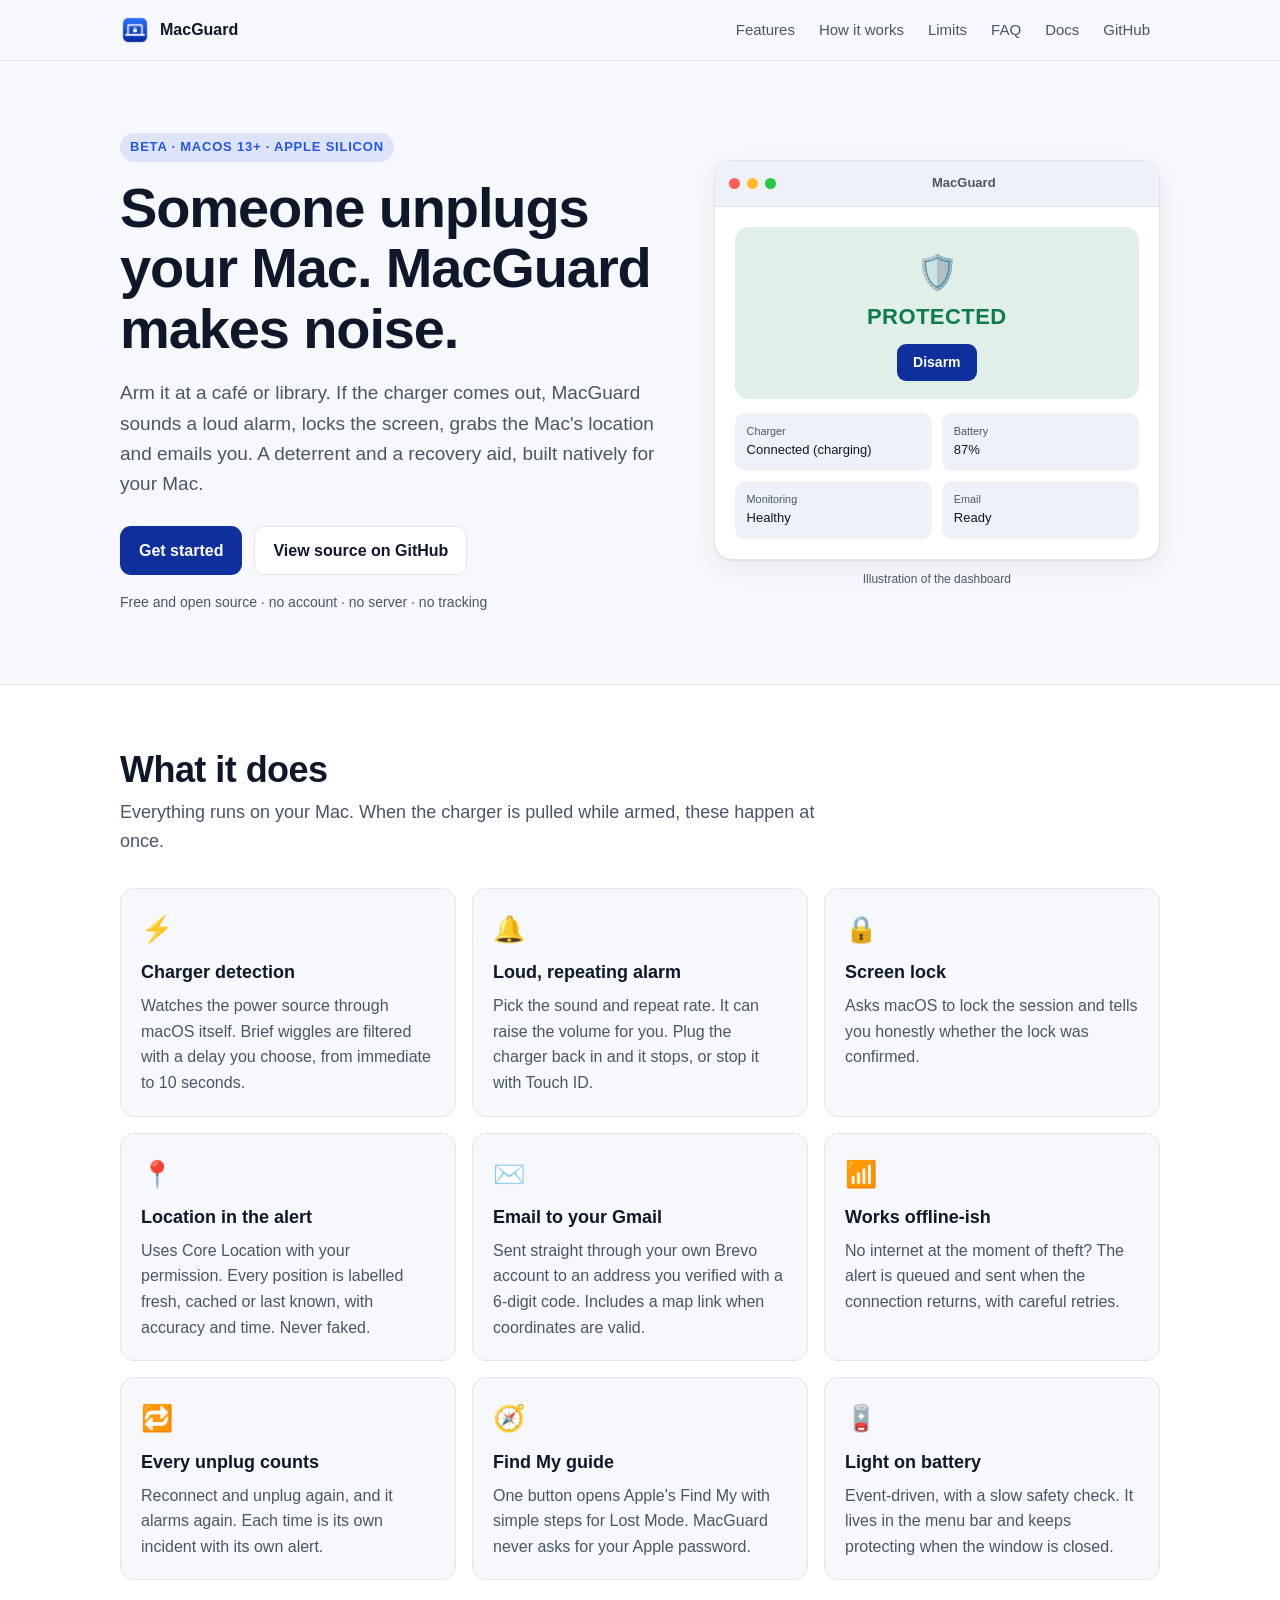
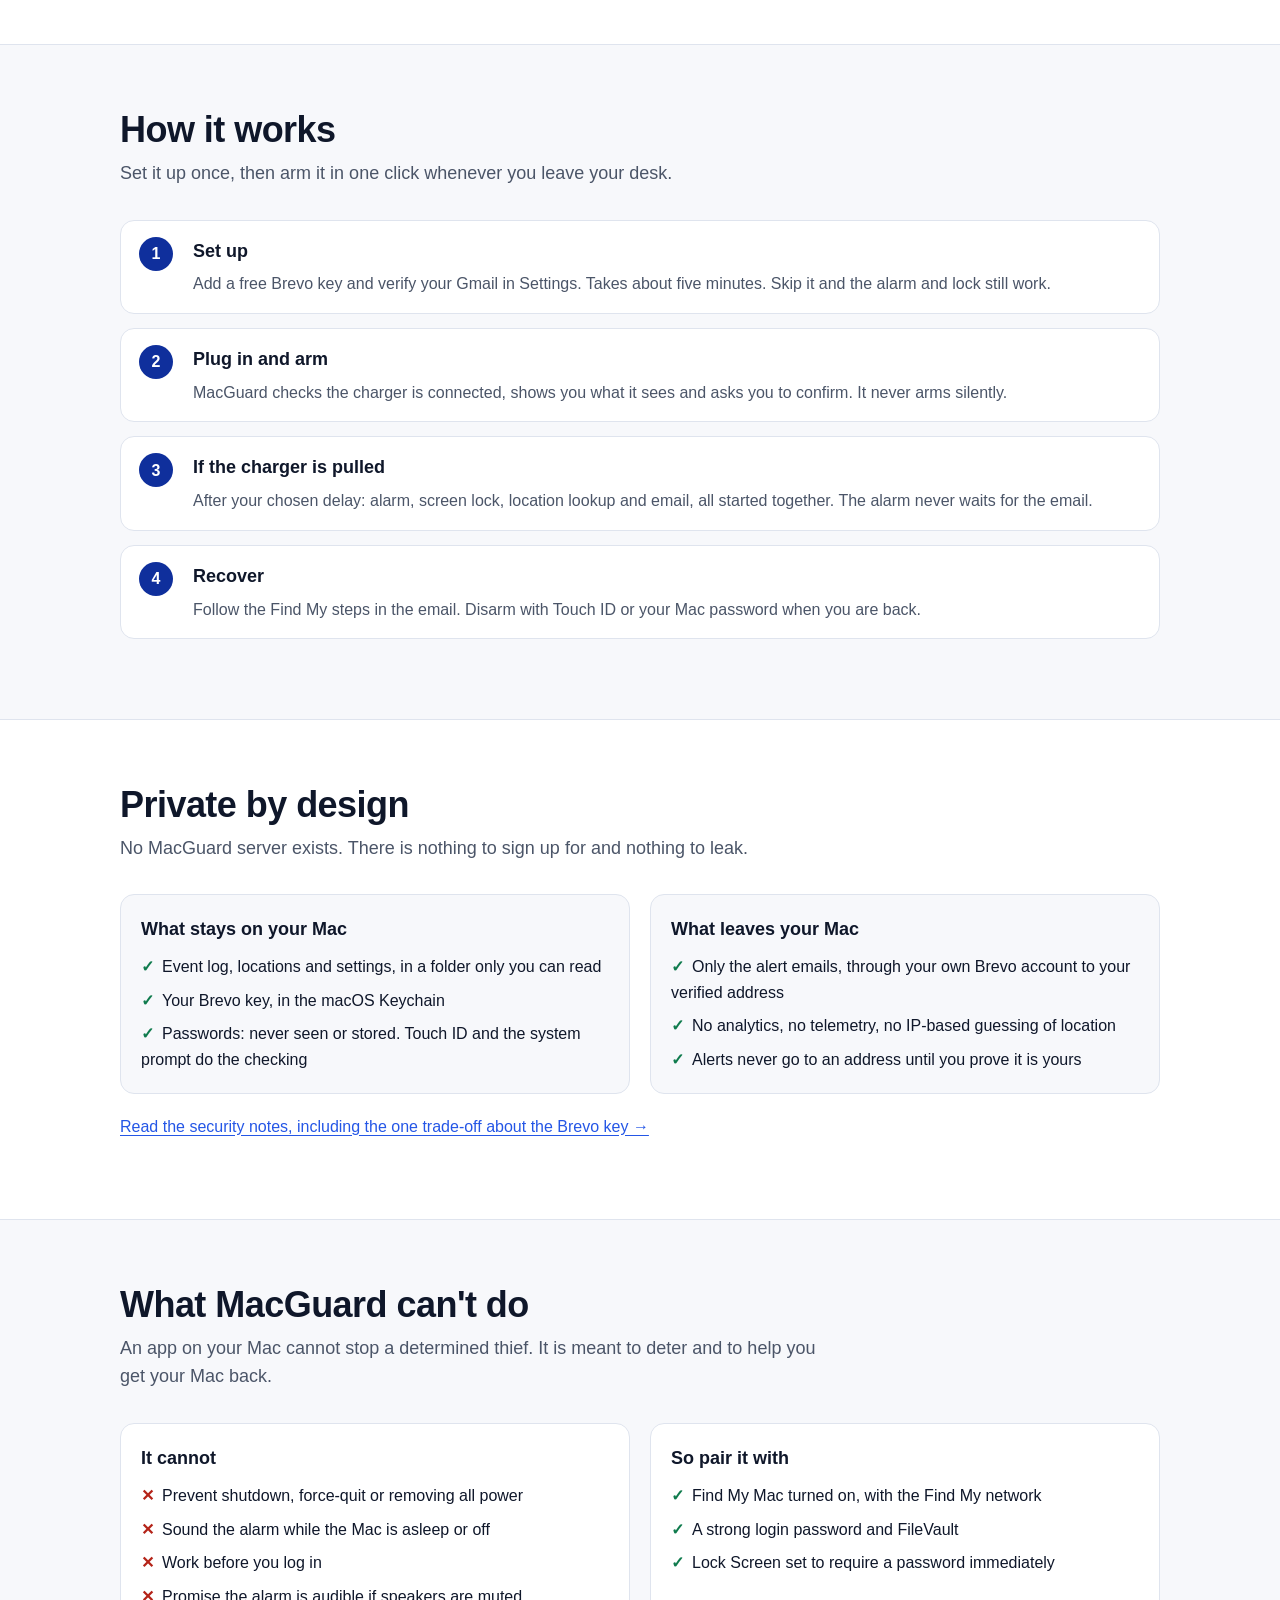
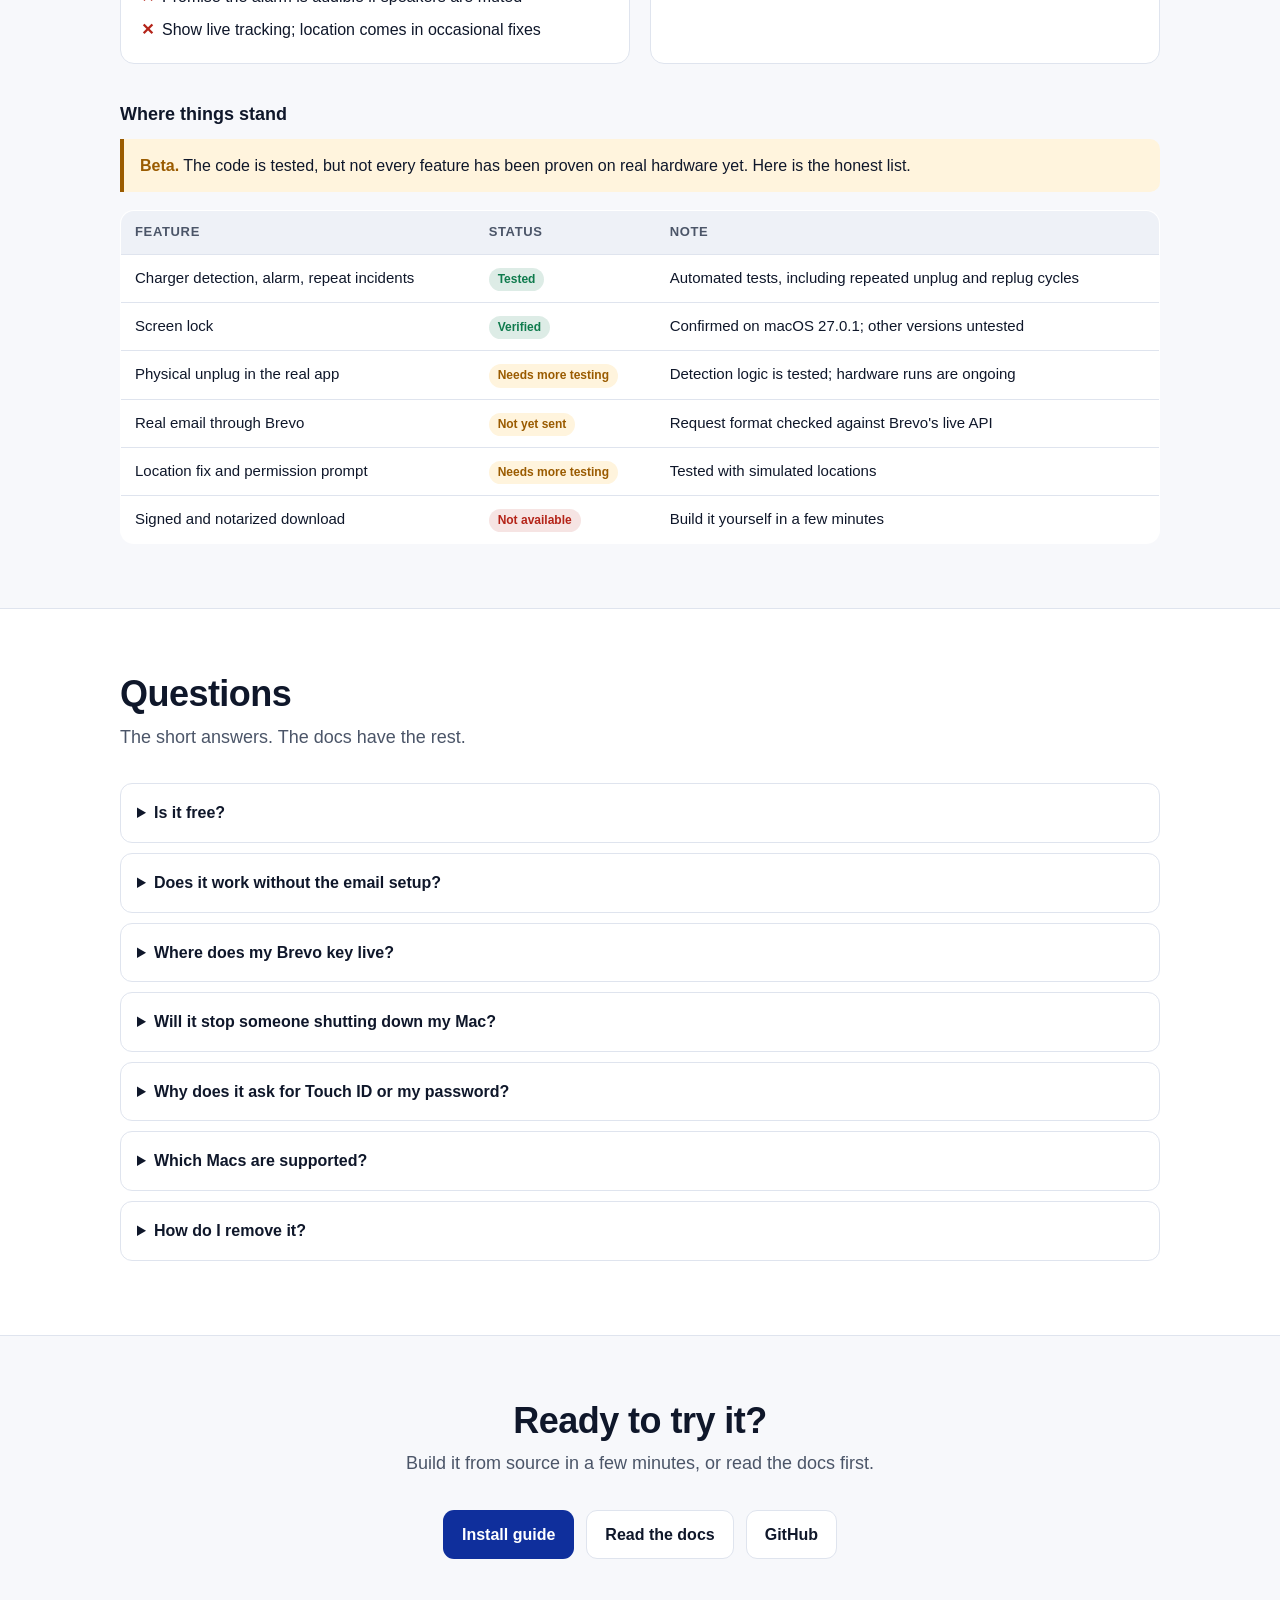
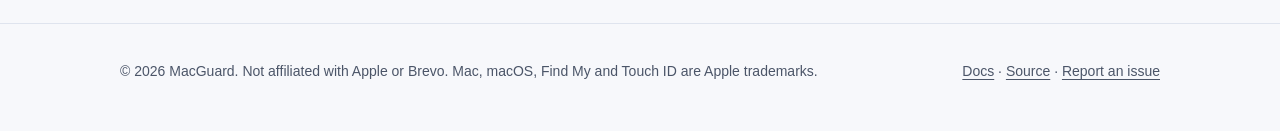
==== index.html @ c085f971 "Docs: match the app's simplified button names" ====
<!doctype html>
<html lang="en">
<head>
  <meta charset="utf-8">
  <meta name="viewport" content="width=device-width, initial-scale=1">
  <title>MacGuard — Anti-theft alarm for your Mac</title>
  <meta name="description" content="MacGuard is a native macOS app that sounds an alarm, locks your screen and emails you the Mac's location when your charger is unplugged while armed.">
  <meta name="color-scheme" content="light dark">
  <meta property="og:title" content="MacGuard — Anti-theft alarm for your Mac">
  <meta property="og:description" content="Unplug the charger while armed: alarm, screen lock, location and an email alert. Native, private, no server.">
  <meta property="og:image" content="assets/icon.png">
  <link rel="icon" href="assets/favicon.png" type="image/png">
  <link rel="apple-touch-icon" href="assets/apple-touch-icon.png">
  <link rel="stylesheet" href="assets/styles.css">
</head>
<body>
<a class="skip" href="#main">Skip to content</a>

<header class="nav">
  <div class="wrap">
    <a class="brand" href="#top"><img src="assets/icon.png" alt="" width="30" height="30"> MacGuard</a>
    <nav aria-label="Main">
      <a class="hide-sm" href="#features">Features</a>
      <a class="hide-sm" href="#how">How it works</a>
      <a class="hide-sm" href="#limits">Limits</a>
      <a class="hide-sm" href="#faq">FAQ</a>
      <a href="docs.html">Docs</a>
      <a href="https://github.com/prasodium/MacGuard">GitHub</a>
    </nav>
  </div>
</header>

<main id="main">
  <section class="hero" id="top">
    <div class="wrap">
      <div>
        <span class="eyebrow">Beta · macOS 13+ · Apple Silicon</span>
        <h1>Someone unplugs your Mac. MacGuard makes noise.</h1>
        <p class="lede">Arm it at a café or library. If the charger comes out, MacGuard sounds a loud alarm, locks the screen, grabs the Mac's location and emails you. A deterrent and a recovery aid, built natively for your Mac.</p>
        <div class="cta">
          <a class="btn primary" href="docs.html#install">Get started</a>
          <a class="btn" href="https://github.com/prasodium/MacGuard">View source on GitHub</a>
        </div>
        <p class="meta">Free and open source · no account · no server · no tracking</p>
      </div>

      <div aria-hidden="true">
        <div class="mock">
          <div class="bar"><span class="dot"></span><span class="dot"></span><span class="dot"></span><b>MacGuard</b></div>
          <div class="body">
            <div class="status"><div class="ico">🛡️</div><div class="big">PROTECTED</div><span class="pill">Disarm</span></div>
            <div class="cards">
              <div class="card-s"><small>Charger</small>Connected (charging)</div>
              <div class="card-s"><small>Battery</small>87%</div>
              <div class="card-s"><small>Monitoring</small>Healthy</div>
              <div class="card-s"><small>Email</small>Ready</div>
            </div>
          </div>
        </div>
        <p class="caption">Illustration of the dashboard</p>
      </div>
    </div>
  </section>

  <section class="alt" id="features">
    <div class="wrap">
      <h2>What it does</h2>
      <p class="sub">Everything runs on your Mac. When the charger is pulled while armed, these happen at once.</p>
      <div class="grid">
        <div class="tile"><div class="ic">⚡</div><h3>Charger detection</h3><p>Watches the power source through macOS itself. Brief wiggles are filtered with a delay you choose, from immediate to 10 seconds.</p></div>
        <div class="tile"><div class="ic">🔔</div><h3>Loud, repeating alarm</h3><p>Pick the sound and repeat rate. It can raise the volume for you. Plug the charger back in and it stops, or stop it with Touch ID.</p></div>
        <div class="tile"><div class="ic">🔒</div><h3>Screen lock</h3><p>Asks macOS to lock the session and tells you honestly whether the lock was confirmed.</p></div>
        <div class="tile"><div class="ic">📍</div><h3>Location in the alert</h3><p>Uses Core Location with your permission. Every position is labelled fresh, cached or last known, with accuracy and time. Never faked.</p></div>
        <div class="tile"><div class="ic">✉️</div><h3>Email to your Gmail</h3><p>Sent straight through your own Brevo account to an address you verified with a 6-digit code. Includes a map link when coordinates are valid.</p></div>
        <div class="tile"><div class="ic">📶</div><h3>Works offline-ish</h3><p>No internet at the moment of theft? The alert is queued and sent when the connection returns, with careful retries.</p></div>
        <div class="tile"><div class="ic">🔁</div><h3>Every unplug counts</h3><p>Reconnect and unplug again, and it alarms again. Each time is its own incident with its own alert.</p></div>
        <div class="tile"><div class="ic">🧭</div><h3>Find My guide</h3><p>One button opens Apple's Find My with simple steps for Lost Mode. MacGuard never asks for your Apple password.</p></div>
        <div class="tile"><div class="ic">🪫</div><h3>Light on battery</h3><p>Event-driven, with a slow safety check. It lives in the menu bar and keeps protecting when the window is closed.</p></div>
      </div>
    </div>
  </section>

  <section id="how">
    <div class="wrap">
      <h2>How it works</h2>
      <p class="sub">Set it up once, then arm it in one click whenever you leave your desk.</p>
      <ol class="steps">
        <li><div><h3>Set up</h3><p>Add a free Brevo key and verify your Gmail in Settings. Takes about five minutes. Skip it and the alarm and lock still work.</p></div></li>
        <li><div><h3>Plug in and arm</h3><p>MacGuard checks the charger is connected, shows you what it sees and asks you to confirm. It never arms silently.</p></div></li>
        <li><div><h3>If the charger is pulled</h3><p>After your chosen delay: alarm, screen lock, location lookup and email, all started together. The alarm never waits for the email.</p></div></li>
        <li><div><h3>Recover</h3><p>Follow the Find My steps in the email. Disarm with Touch ID or your Mac password when you are back.</p></div></li>
      </ol>
    </div>
  </section>

  <section class="alt" id="private">
    <div class="wrap">
      <h2>Private by design</h2>
      <p class="sub">No MacGuard server exists. There is nothing to sign up for and nothing to leak.</p>
      <div class="two">
        <div class="tile">
          <h3>What stays on your Mac</h3>
          <ul class="tick" style="margin-top:10px">
            <li>Event log, locations and settings, in a folder only you can read</li>
            <li>Your Brevo key, in the macOS Keychain</li>
            <li>Passwords: never seen or stored. Touch ID and the system prompt do the checking</li>
          </ul>
        </div>
        <div class="tile">
          <h3>What leaves your Mac</h3>
          <ul class="tick" style="margin-top:10px">
            <li>Only the alert emails, through your own Brevo account to your verified address</li>
            <li>No analytics, no telemetry, no IP-based guessing of location</li>
            <li>Alerts never go to an address until you prove it is yours</li>
          </ul>
        </div>
      </div>
      <p style="margin-top:20px"><a href="docs.html#security">Read the security notes, including the one trade-off about the Brevo key →</a></p>
    </div>
  </section>

  <section id="limits">
    <div class="wrap">
      <h2>What MacGuard can't do</h2>
      <p class="sub">An app on your Mac cannot stop a determined thief. It is meant to deter and to help you get your Mac back.</p>
      <div class="two">
        <div class="tile">
          <h3>It cannot</h3>
          <ul class="cross" style="margin-top:10px">
            <li>Prevent shutdown, force-quit or removing all power</li>
            <li>Sound the alarm while the Mac is asleep or off</li>
            <li>Work before you log in</li>
            <li>Promise the alarm is audible if speakers are muted</li>
            <li>Show live tracking; location comes in occasional fixes</li>
          </ul>
        </div>
        <div class="tile">
          <h3>So pair it with</h3>
          <ul class="tick" style="margin-top:10px">
            <li>Find My Mac turned on, with the Find My network</li>
            <li>A strong login password and FileVault</li>
            <li>Lock Screen set to require a password immediately</li>
          </ul>
        </div>
      </div>

      <h3 style="margin-top:36px">Where things stand</h3>
      <p class="note" style="margin:10px 0 18px"><strong>Beta.</strong> The code is tested, but not every feature has been proven on real hardware yet. Here is the honest list.</p>
      <table class="status-table">
        <thead><tr><th>Feature</th><th>Status</th><th>Note</th></tr></thead>
        <tbody>
          <tr><td>Charger detection, alarm, repeat incidents</td><td><span class="badge ok">Tested</span></td><td>Automated tests, including repeated unplug and replug cycles</td></tr>
          <tr><td>Screen lock</td><td><span class="badge ok">Verified</span></td><td>Confirmed on macOS 27.0.1; other versions untested</td></tr>
          <tr><td>Physical unplug in the real app</td><td><span class="badge todo">Needs more testing</span></td><td>Detection logic is tested; hardware runs are ongoing</td></tr>
          <tr><td>Real email through Brevo</td><td><span class="badge todo">Not yet sent</span></td><td>Request format checked against Brevo's live API</td></tr>
          <tr><td>Location fix and permission prompt</td><td><span class="badge todo">Needs more testing</span></td><td>Tested with simulated locations</td></tr>
          <tr><td>Signed and notarized download</td><td><span class="badge no">Not available</span></td><td>Build it yourself in a few minutes</td></tr>
        </tbody>
      </table>
    </div>
  </section>

  <section class="alt" id="faq">
    <div class="wrap">
      <h2>Questions</h2>
      <p class="sub">The short answers. The docs have the rest.</p>
      <details><summary>Is it free?</summary><p>Yes. MacGuard is open source. Brevo's free plan is enough for alerts and needs no domain, only one verified sender address. Check Brevo's site for current limits.</p></details>
      <details><summary>Does it work without the email setup?</summary><p>Yes. The alarm, screen lock and event log work on their own. Email and location are optional extras.</p></details>
      <details><summary>Where does my Brevo key live?</summary><p>In your Mac's Keychain, and nowhere else. If your Mac is stolen and not recovered, delete the key in Brevo.</p></details>
      <details><summary>Will it stop someone shutting down my Mac?</summary><p>No. Nothing an app can do guarantees that, and MacGuard will not pretend otherwise. It raises the alarm and sends you the alert as fast as it can.</p></details>
      <details><summary>Why does it ask for Touch ID or my password?</summary><p>To stop the alarm, disarm, quit while armed, or change email settings. The system prompt does the check, so MacGuard never sees your password.</p></details>
      <details><summary>Which Macs are supported?</summary><p>macOS 13 or newer. It is built for Apple Silicon, tested first on a MacBook Air M2.</p></details>
      <details><summary>How do I remove it?</summary><p>Run the uninstall script from the repository. It removes the app, its data and the Keychain item. Then delete the key in Brevo.</p></details>
    </div>
  </section>

  <section id="get">
    <div class="wrap" style="text-align:center">
      <h2>Ready to try it?</h2>
      <p class="sub" style="margin-inline:auto">Build it from source in a few minutes, or read the docs first.</p>
      <div class="cta" style="justify-content:center">
        <a class="btn primary" href="docs.html#install">Install guide</a>
        <a class="btn" href="docs.html">Read the docs</a>
        <a class="btn" href="https://github.com/prasodium/MacGuard">GitHub</a>
      </div>
    </div>
  </section>
</main>

<footer>
  <div class="wrap">
    <div>© <span id="y">2026</span> MacGuard. Not affiliated with Apple or Brevo. Mac, macOS, Find My and Touch ID are Apple trademarks.</div>
    <div><a href="docs.html">Docs</a> · <a href="https://github.com/prasodium/MacGuard">Source</a> · <a href="https://github.com/prasodium/MacGuard/issues">Report an issue</a></div>
  </div>
</footer>
</body>
</html>
---- assets/styles.css ----
/* MacGuard website — plain CSS, no build step, no external requests. */
:root {
  --bg: #f7f8fb; --surface: #ffffff; --surface-2: #eef1f7; --text: #0f172a; --muted: #4b5568;
  --line: #dfe4ee; --brand: #2456e6; --brand-2: #0f2f9c; --brand-text: #ffffff;
  --ok: #0f7b4d; --warn: #9a5b00; --warn-bg: #fff4dd; --danger: #b42318; --code-bg: #0f172a; --code-text: #e6ecff;
  --shadow: 0 1px 2px rgba(15,23,42,.06), 0 8px 24px rgba(15,23,42,.06);
  --radius: 14px; --max: 1080px;
}
@media (prefers-color-scheme: dark) {
  :root {
    --bg: #0b1020; --surface: #121a30; --surface-2: #19223c; --text: #e8edf8; --muted: #a3afc7;
    --line: #26314f; --brand: #6c93ff; --brand-2: #3d63e0; --brand-text: #0b1020;
    --ok: #4ade9a; --warn: #ffcc66; --warn-bg: #2a2110; --danger: #ff8a80; --code-bg: #0a0f1f; --code-text: #dbe5ff;
    --shadow: 0 1px 2px rgba(0,0,0,.4), 0 8px 24px rgba(0,0,0,.35);
  }
}
* { box-sizing: border-box; }
html { scroll-behavior: smooth; scroll-padding-top: 76px; }
@media (prefers-reduced-motion: reduce) { html { scroll-behavior: auto; } * { transition: none !important; animation: none !important; } }
body { margin: 0; background: var(--bg); color: var(--text); font: 16px/1.6 -apple-system, BlinkMacSystemFont, "SF Pro Text", "Segoe UI", Roboto, Helvetica, Arial, sans-serif; -webkit-font-smoothing: antialiased; }
a { color: var(--brand); text-underline-offset: 3px; }
a:hover { text-decoration-thickness: 2px; }
:focus-visible { outline: 3px solid var(--brand); outline-offset: 3px; border-radius: 6px; }
img { max-width: 100%; display: block; }
code, pre, kbd { font-family: ui-monospace, SFMono-Regular, Menlo, Consolas, monospace; font-size: .92em; }
code { background: var(--surface-2); padding: .1em .4em; border-radius: 6px; }
pre { background: var(--code-bg); color: var(--code-text); padding: 16px 18px; border-radius: 12px; overflow-x: auto; line-height: 1.5; }
pre code { background: none; padding: 0; color: inherit; }
.wrap { max-width: var(--max); margin: 0 auto; padding: 0 20px; }
.skip { position: absolute; left: -999px; top: 8px; background: var(--brand); color: var(--brand-text); padding: 8px 14px; border-radius: 8px; z-index: 100; }
.skip:focus { left: 12px; }

/* header */
.nav { position: sticky; top: 0; z-index: 50; backdrop-filter: saturate(1.4) blur(12px); background: color-mix(in srgb, var(--bg) 82%, transparent); border-bottom: 1px solid var(--line); }
.nav .wrap { display: flex; align-items: center; gap: 18px; height: 60px; }
.brand { display: flex; align-items: center; gap: 10px; font-weight: 700; color: var(--text); text-decoration: none; }
.brand img { width: 30px; height: 30px; border-radius: 8px; }
.nav nav { margin-left: auto; display: flex; gap: 4px; flex-wrap: wrap; }
.nav nav a { color: var(--muted); text-decoration: none; padding: 6px 10px; border-radius: 8px; font-size: 15px; }
.nav nav a:hover, .nav nav a[aria-current="page"] { color: var(--text); background: var(--surface-2); }
@media (max-width: 720px) { .nav nav a.hide-sm { display: none; } }

/* buttons */
.btn { display: inline-flex; align-items: center; gap: 8px; padding: 11px 18px; border-radius: 11px; font-weight: 600; text-decoration: none; border: 1px solid var(--line); background: var(--surface); color: var(--text); }
.btn:hover { background: var(--surface-2); }
.btn.primary { background: var(--brand-2); color: #fff; border-color: transparent; }
.btn.primary:hover { filter: brightness(1.1); }
@media (prefers-color-scheme: dark) { .btn.primary { background: var(--brand); color: var(--brand-text); } }

/* hero */
.hero { padding: 72px 0 56px; }
.hero .wrap { display: grid; grid-template-columns: 1.1fr .9fr; gap: 48px; align-items: center; }
.eyebrow { display: inline-block; font-size: 13px; font-weight: 700; letter-spacing: .06em; text-transform: uppercase; color: var(--brand); background: color-mix(in srgb, var(--brand) 12%, transparent); padding: 4px 10px; border-radius: 999px; }
h1 { font-size: clamp(34px, 5.4vw, 56px); line-height: 1.08; margin: 16px 0 14px; letter-spacing: -.02em; }
.lede { font-size: 19px; color: var(--muted); max-width: 34em; }
.cta { display: flex; gap: 12px; flex-wrap: wrap; margin-top: 26px; }
.meta { margin-top: 16px; color: var(--muted); font-size: 14px; }
@media (max-width: 860px) { .hero .wrap { grid-template-columns: minmax(0, 1fr); } .hero { padding-top: 44px; } }

/* app illustration */
.mock { background: var(--surface); border: 1px solid var(--line); border-radius: 18px; box-shadow: var(--shadow); overflow: hidden; }
.mock .bar { display: flex; align-items: center; gap: 7px; padding: 12px 14px; border-bottom: 1px solid var(--line); background: var(--surface-2); }
.mock .dot { width: 11px; height: 11px; border-radius: 50%; background: #ff5f57; } .mock .dot:nth-child(2) { background: #febc2e; } .mock .dot:nth-child(3) { background: #28c840; }
.mock .bar b { margin: 0 auto; font-size: 13px; color: var(--muted); }
.mock .body { padding: 20px; display: grid; gap: 14px; }
.status { text-align: center; padding: 18px; border-radius: 14px; background: color-mix(in srgb, var(--ok) 12%, transparent); }
.status .big { font-size: 22px; font-weight: 800; color: var(--ok); letter-spacing: .02em; }
.status .ico { font-size: 34px; }
.pill { display: inline-block; margin-top: 10px; padding: 7px 16px; border-radius: 9px; background: var(--brand-2); color: #fff; font-weight: 600; font-size: 14px; }
.cards { display: grid; grid-template-columns: 1fr 1fr; gap: 10px; }
.card-s { background: var(--surface-2); border-radius: 10px; padding: 10px 12px; font-size: 13px; }
.card-s small { color: var(--muted); display: block; }
.caption { text-align: center; color: var(--muted); font-size: 12px; margin-top: 10px; }

/* sections */
section { padding: 64px 0; }
section.alt { background: var(--surface); border-block: 1px solid var(--line); }
h2 { font-size: clamp(26px, 3.6vw, 36px); line-height: 1.15; margin: 0 0 8px; letter-spacing: -.015em; }
.sub { color: var(--muted); max-width: 40em; margin: 0 0 32px; font-size: 18px; }
h3 { font-size: 18px; margin: 0 0 6px; }
.grid { display: grid; gap: 16px; grid-template-columns: repeat(auto-fit, minmax(min(250px, 100%), 1fr)); }
.tile { background: var(--surface); border: 1px solid var(--line); border-radius: var(--radius); padding: 20px; }
section.alt .tile { background: var(--bg); }
.tile p { margin: 0; color: var(--muted); }
.tile .ic { font-size: 26px; margin-bottom: 8px; }
.steps { counter-reset: s; display: grid; gap: 14px; padding: 0; list-style: none; }
.steps li { counter-increment: s; display: grid; grid-template-columns: 40px 1fr; gap: 14px; background: var(--surface); border: 1px solid var(--line); border-radius: var(--radius); padding: 16px 18px; }
.steps li::before { content: counter(s); width: 34px; height: 34px; border-radius: 50%; display: grid; place-items: center; background: var(--brand-2); color: #fff; font-weight: 700; }
@media (prefers-color-scheme: dark) { .steps li::before { background: var(--brand); color: var(--brand-text); } }
.steps li p { margin: 2px 0 0; color: var(--muted); }
.two { display: grid; gap: 20px; grid-template-columns: 1fr 1fr; }
@media (max-width: 800px) { .two { grid-template-columns: minmax(0, 1fr); } }
.note { border-left: 4px solid var(--warn); background: var(--warn-bg); padding: 14px 16px; border-radius: 0 10px 10px 0; }
.note strong { color: var(--warn); }
ul.tick, ul.cross { list-style: none; padding: 0; margin: 0; display: grid; gap: 8px; }
ul.tick li::before { content: "✓"; color: var(--ok); font-weight: 800; margin-right: 8px; }
ul.cross li::before { content: "✕"; color: var(--danger); font-weight: 800; margin-right: 8px; }
.status-table { width: 100%; border-collapse: collapse; background: var(--surface); border: 1px solid var(--line); border-radius: var(--radius); overflow: hidden; font-size: 15px; }
.status-table th, .status-table td { text-align: left; padding: 11px 14px; border-bottom: 1px solid var(--line); vertical-align: top; }
.status-table th { background: var(--surface-2); font-size: 13px; text-transform: uppercase; letter-spacing: .05em; color: var(--muted); }
.status-table tr:last-child td { border-bottom: 0; }
.badge { display: inline-block; font-size: 12px; font-weight: 700; padding: 2px 9px; border-radius: 999px; white-space: nowrap; }
.badge.ok { color: var(--ok); background: color-mix(in srgb, var(--ok) 14%, transparent); }
.badge.todo { color: var(--warn); background: var(--warn-bg); }
.badge.no { color: var(--danger); background: color-mix(in srgb, var(--danger) 12%, transparent); }
@media (max-width: 640px) { .status-table th:nth-child(3), .status-table td:nth-child(3) { display: none; } }
details { background: var(--surface); border: 1px solid var(--line); border-radius: 12px; padding: 4px 16px; margin-bottom: 10px; }
summary { cursor: pointer; font-weight: 600; padding: 12px 0; }
details p { margin: 0 0 14px; color: var(--muted); }
footer { padding: 36px 0 48px; border-top: 1px solid var(--line); color: var(--muted); font-size: 14px; }
footer .wrap { display: flex; flex-wrap: wrap; gap: 14px 28px; justify-content: space-between; }
footer a { color: var(--muted); }

/* docs */
.docs { display: grid; grid-template-columns: 230px minmax(0, 1fr); gap: 40px; padding: 40px 0 72px; }
.toc { position: sticky; top: 80px; align-self: start; max-height: calc(100vh - 100px); overflow: auto; font-size: 14.5px; }
.toc h2 { font-size: 12px; text-transform: uppercase; letter-spacing: .08em; color: var(--muted); margin: 0 0 8px; }
.toc ol { list-style: none; margin: 0; padding: 0; border-left: 2px solid var(--line); }
.toc a { display: block; padding: 5px 12px; color: var(--muted); text-decoration: none; margin-left: -2px; border-left: 2px solid transparent; }
.toc a:hover { color: var(--text); border-left-color: var(--brand); }
.doc h1 { font-size: clamp(30px, 4vw, 42px); margin-top: 0; }
.doc h2 { margin-top: 48px; padding-top: 8px; font-size: 26px; border-top: 1px solid var(--line); }
.doc h2:first-of-type { border-top: 0; margin-top: 28px; }
.doc h3 { margin-top: 24px; }
.doc p, .doc li { max-width: 46em; }
.doc table { border-collapse: collapse; width: 100%; margin: 12px 0; font-size: 15px; }
.doc th, .doc td { text-align: left; border-bottom: 1px solid var(--line); padding: 9px 10px; vertical-align: top; }
.doc th { background: var(--surface-2); }
@media (max-width: 860px) { .docs { grid-template-columns: minmax(0, 1fr); } .toc { position: static; max-height: none; } }
.doc { min-width: 0; } .doc table { display: block; overflow-x: auto; }
body { overflow-x: hidden; }
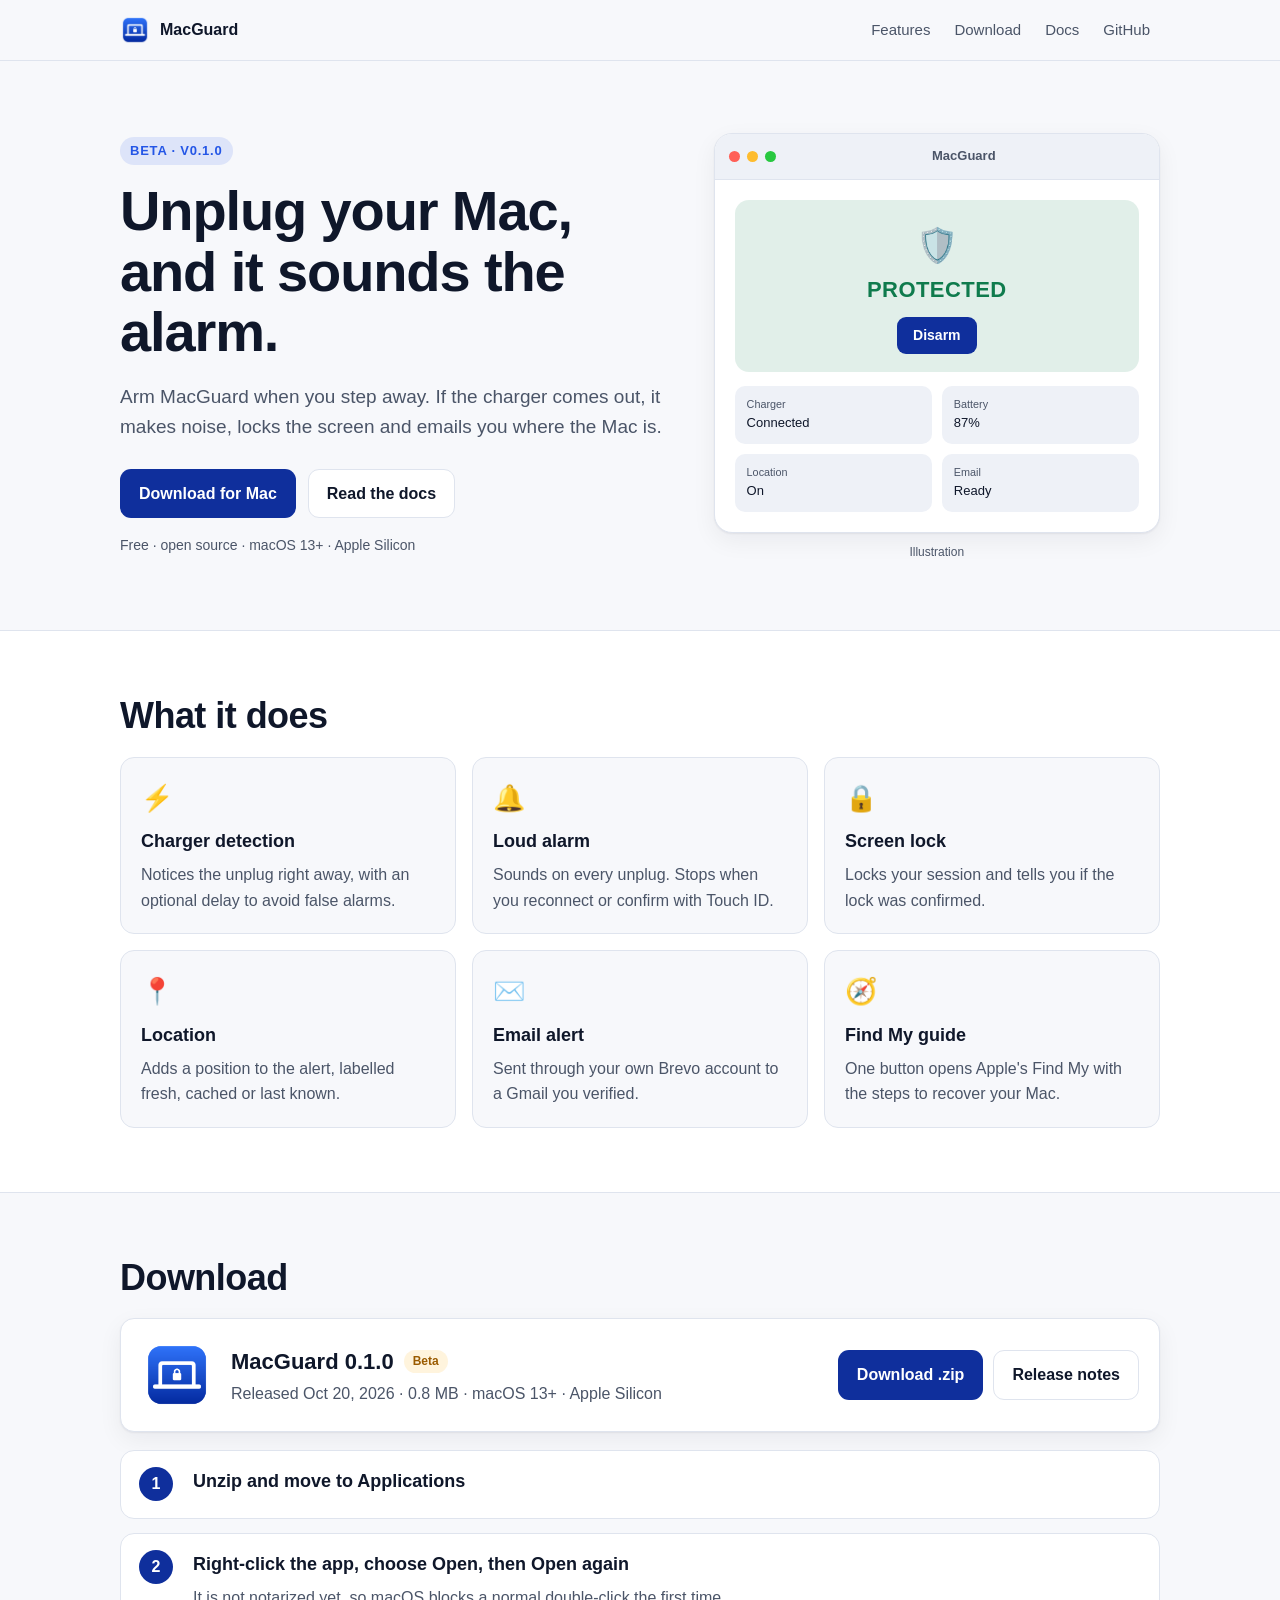
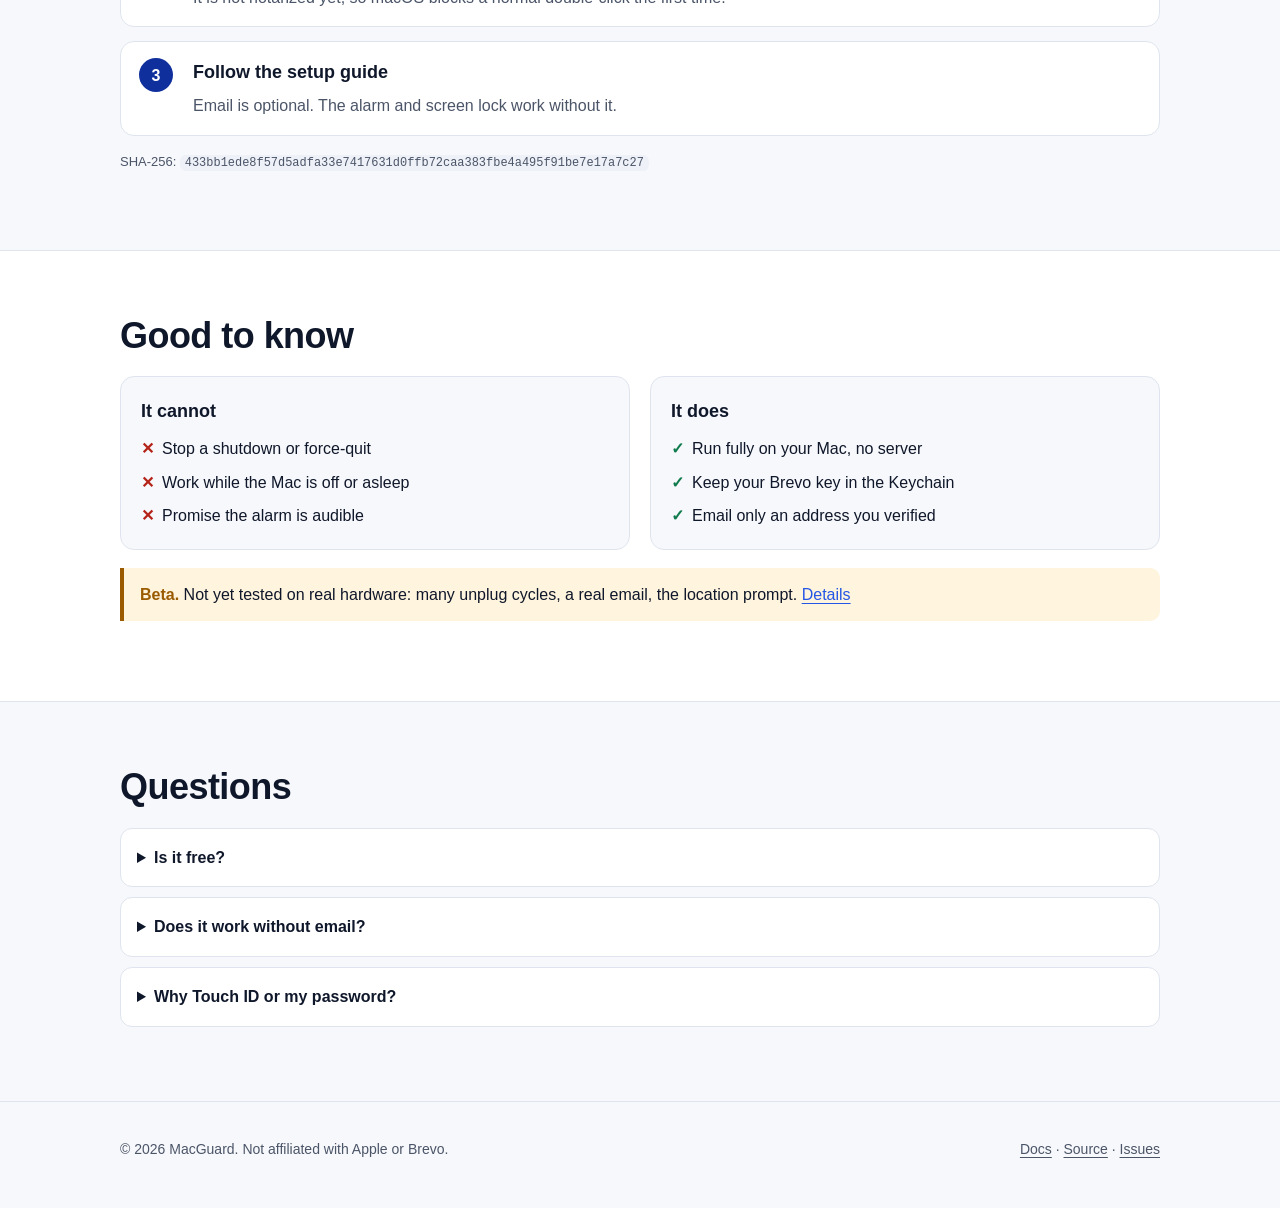
==== commit 7557a3a3: "Website: add v0.1.0 download section; cut copy on home and docs" ====
--- a/index.html
+++ b/index.html
@@ -4,10 +4,10 @@
   <meta charset="utf-8">
   <meta name="viewport" content="width=device-width, initial-scale=1">
   <title>MacGuard — Anti-theft alarm for your Mac</title>
-  <meta name="description" content="MacGuard is a native macOS app that sounds an alarm, locks your screen and emails you the Mac's location when your charger is unplugged while armed.">
+  <meta name="description" content="Unplug the charger while armed and MacGuard sounds an alarm, locks the screen and emails you the Mac's location. Free and open source for macOS.">
   <meta name="color-scheme" content="light dark">
   <meta property="og:title" content="MacGuard — Anti-theft alarm for your Mac">
-  <meta property="og:description" content="Unplug the charger while armed: alarm, screen lock, location and an email alert. Native, private, no server.">
+  <meta property="og:description" content="Alarm, screen lock, location and an email alert when your charger is unplugged.">
   <meta property="og:image" content="assets/icon.png">
   <link rel="icon" href="assets/favicon.png" type="image/png">
   <link rel="apple-touch-icon" href="assets/apple-touch-icon.png">
@@ -21,9 +21,7 @@
     <a class="brand" href="#top"><img src="assets/icon.png" alt="" width="30" height="30"> MacGuard</a>
     <nav aria-label="Main">
       <a class="hide-sm" href="#features">Features</a>
-      <a class="hide-sm" href="#how">How it works</a>
-      <a class="hide-sm" href="#limits">Limits</a>
-      <a class="hide-sm" href="#faq">FAQ</a>
+      <a href="#download">Download</a>
       <a href="docs.html">Docs</a>
       <a href="https://github.com/prasodium/MacGuard">GitHub</a>
     </nav>
@@ -34,14 +32,14 @@
   <section class="hero" id="top">
     <div class="wrap">
       <div>
-        <span class="eyebrow">Beta · macOS 13+ · Apple Silicon</span>
-        <h1>Someone unplugs your Mac. MacGuard makes noise.</h1>
-        <p class="lede">Arm it at a café or library. If the charger comes out, MacGuard sounds a loud alarm, locks the screen, grabs the Mac's location and emails you. A deterrent and a recovery aid, built natively for your Mac.</p>
+        <span class="eyebrow">Beta · v0.1.0</span>
+        <h1>Unplug your Mac, and it sounds the alarm.</h1>
+        <p class="lede">Arm MacGuard when you step away. If the charger comes out, it makes noise, locks the screen and emails you where the Mac is.</p>
         <div class="cta">
-          <a class="btn primary" href="docs.html#install">Get started</a>
-          <a class="btn" href="https://github.com/prasodium/MacGuard">View source on GitHub</a>
+          <a class="btn primary" href="#download">Download for Mac</a>
+          <a class="btn" href="docs.html">Read the docs</a>
         </div>
-        <p class="meta">Free and open source · no account · no server · no tracking</p>
+        <p class="meta">Free · open source · macOS 13+ · Apple Silicon</p>
       </div>
 
       <div aria-hidden="true">
@@ -50,14 +48,14 @@
           <div class="body">
             <div class="status"><div class="ico">🛡️</div><div class="big">PROTECTED</div><span class="pill">Disarm</span></div>
             <div class="cards">
-              <div class="card-s"><small>Charger</small>Connected (charging)</div>
+              <div class="card-s"><small>Charger</small>Connected</div>
               <div class="card-s"><small>Battery</small>87%</div>
-              <div class="card-s"><small>Monitoring</small>Healthy</div>
+              <div class="card-s"><small>Location</small>On</div>
               <div class="card-s"><small>Email</small>Ready</div>
             </div>
           </div>
         </div>
-        <p class="caption">Illustration of the dashboard</p>
+        <p class="caption">Illustration</p>
       </div>
     </div>
   </section>
@@ -65,132 +63,79 @@
   <section class="alt" id="features">
     <div class="wrap">
       <h2>What it does</h2>
-      <p class="sub">Everything runs on your Mac. When the charger is pulled while armed, these happen at once.</p>
       <div class="grid">
-        <div class="tile"><div class="ic">⚡</div><h3>Charger detection</h3><p>Watches the power source through macOS itself. Brief wiggles are filtered with a delay you choose, from immediate to 10 seconds.</p></div>
-        <div class="tile"><div class="ic">🔔</div><h3>Loud, repeating alarm</h3><p>Pick the sound and repeat rate. It can raise the volume for you. Plug the charger back in and it stops, or stop it with Touch ID.</p></div>
-        <div class="tile"><div class="ic">🔒</div><h3>Screen lock</h3><p>Asks macOS to lock the session and tells you honestly whether the lock was confirmed.</p></div>
-        <div class="tile"><div class="ic">📍</div><h3>Location in the alert</h3><p>Uses Core Location with your permission. Every position is labelled fresh, cached or last known, with accuracy and time. Never faked.</p></div>
-        <div class="tile"><div class="ic">✉️</div><h3>Email to your Gmail</h3><p>Sent straight through your own Brevo account to an address you verified with a 6-digit code. Includes a map link when coordinates are valid.</p></div>
-        <div class="tile"><div class="ic">📶</div><h3>Works offline-ish</h3><p>No internet at the moment of theft? The alert is queued and sent when the connection returns, with careful retries.</p></div>
-        <div class="tile"><div class="ic">🔁</div><h3>Every unplug counts</h3><p>Reconnect and unplug again, and it alarms again. Each time is its own incident with its own alert.</p></div>
-        <div class="tile"><div class="ic">🧭</div><h3>Find My guide</h3><p>One button opens Apple's Find My with simple steps for Lost Mode. MacGuard never asks for your Apple password.</p></div>
-        <div class="tile"><div class="ic">🪫</div><h3>Light on battery</h3><p>Event-driven, with a slow safety check. It lives in the menu bar and keeps protecting when the window is closed.</p></div>
+        <div class="tile"><div class="ic">⚡</div><h3>Charger detection</h3><p>Notices the unplug right away, with an optional delay to avoid false alarms.</p></div>
+        <div class="tile"><div class="ic">🔔</div><h3>Loud alarm</h3><p>Sounds on every unplug. Stops when you reconnect or confirm with Touch ID.</p></div>
+        <div class="tile"><div class="ic">🔒</div><h3>Screen lock</h3><p>Locks your session and tells you if the lock was confirmed.</p></div>
+        <div class="tile"><div class="ic">📍</div><h3>Location</h3><p>Adds a position to the alert, labelled fresh, cached or last known.</p></div>
+        <div class="tile"><div class="ic">✉️</div><h3>Email alert</h3><p>Sent through your own Brevo account to a Gmail you verified.</p></div>
+        <div class="tile"><div class="ic">🧭</div><h3>Find My guide</h3><p>One button opens Apple's Find My with the steps to recover your Mac.</p></div>
       </div>
     </div>
   </section>
 
-  <section id="how">
+  <section id="download">
     <div class="wrap">
-      <h2>How it works</h2>
-      <p class="sub">Set it up once, then arm it in one click whenever you leave your desk.</p>
+      <h2>Download</h2>
+      <div class="dl">
+        <img src="assets/icon.png" alt="" width="72" height="72">
+        <div class="dl-info">
+          <h3>MacGuard 0.1.0 <span class="badge todo">Beta</span></h3>
+          <p>Released Oct 20, 2026 · 0.8 MB · macOS 13+ · Apple Silicon</p>
+        </div>
+        <div class="dl-actions">
+          <a class="btn primary" href="https://github.com/prasodium/MacGuard/releases/download/v0.1.0/MacGuard-0.1.0.zip">Download .zip</a>
+          <a class="btn" href="https://github.com/prasodium/MacGuard/releases/tag/v0.1.0">Release notes</a>
+        </div>
+      </div>
       <ol class="steps">
-        <li><div><h3>Set up</h3><p>Add a free Brevo key and verify your Gmail in Settings. Takes about five minutes. Skip it and the alarm and lock still work.</p></div></li>
-        <li><div><h3>Plug in and arm</h3><p>MacGuard checks the charger is connected, shows you what it sees and asks you to confirm. It never arms silently.</p></div></li>
-        <li><div><h3>If the charger is pulled</h3><p>After your chosen delay: alarm, screen lock, location lookup and email, all started together. The alarm never waits for the email.</p></div></li>
-        <li><div><h3>Recover</h3><p>Follow the Find My steps in the email. Disarm with Touch ID or your Mac password when you are back.</p></div></li>
+        <li><div><h3>Unzip and move to Applications</h3></div></li>
+        <li><div><h3>Right-click the app, choose Open, then Open again</h3><p>It is not notarized yet, so macOS blocks a normal double-click the first time.</p></div></li>
+        <li><div><h3>Follow the setup guide</h3><p>Email is optional. The alarm and screen lock work without it.</p></div></li>
       </ol>
+      <p class="hash">SHA-256: <code>433bb1ede8f57d5adfa33e7417631d0ffb72caa383fbe4a495f91be7e17a7c27</code></p>
     </div>
   </section>
 
-  <section class="alt" id="private">
+  <section class="alt" id="limits">
     <div class="wrap">
-      <h2>Private by design</h2>
-      <p class="sub">No MacGuard server exists. There is nothing to sign up for and nothing to leak.</p>
-      <div class="two">
-        <div class="tile">
-          <h3>What stays on your Mac</h3>
-          <ul class="tick" style="margin-top:10px">
-            <li>Event log, locations and settings, in a folder only you can read</li>
-            <li>Your Brevo key, in the macOS Keychain</li>
-            <li>Passwords: never seen or stored. Touch ID and the system prompt do the checking</li>
-          </ul>
-        </div>
-        <div class="tile">
-          <h3>What leaves your Mac</h3>
-          <ul class="tick" style="margin-top:10px">
-            <li>Only the alert emails, through your own Brevo account to your verified address</li>
-            <li>No analytics, no telemetry, no IP-based guessing of location</li>
-            <li>Alerts never go to an address until you prove it is yours</li>
-          </ul>
-        </div>
-      </div>
-      <p style="margin-top:20px"><a href="docs.html#security">Read the security notes, including the one trade-off about the Brevo key →</a></p>
-    </div>
-  </section>
-
-  <section id="limits">
-    <div class="wrap">
-      <h2>What MacGuard can't do</h2>
-      <p class="sub">An app on your Mac cannot stop a determined thief. It is meant to deter and to help you get your Mac back.</p>
+      <h2>Good to know</h2>
       <div class="two">
         <div class="tile">
           <h3>It cannot</h3>
           <ul class="cross" style="margin-top:10px">
-            <li>Prevent shutdown, force-quit or removing all power</li>
-            <li>Sound the alarm while the Mac is asleep or off</li>
-            <li>Work before you log in</li>
-            <li>Promise the alarm is audible if speakers are muted</li>
-            <li>Show live tracking; location comes in occasional fixes</li>
+            <li>Stop a shutdown or force-quit</li>
+            <li>Work while the Mac is off or asleep</li>
+            <li>Promise the alarm is audible</li>
           </ul>
         </div>
         <div class="tile">
-          <h3>So pair it with</h3>
+          <h3>It does</h3>
           <ul class="tick" style="margin-top:10px">
-            <li>Find My Mac turned on, with the Find My network</li>
-            <li>A strong login password and FileVault</li>
-            <li>Lock Screen set to require a password immediately</li>
+            <li>Run fully on your Mac, no server</li>
+            <li>Keep your Brevo key in the Keychain</li>
+            <li>Email only an address you verified</li>
           </ul>
         </div>
       </div>
-
-      <h3 style="margin-top:36px">Where things stand</h3>
-      <p class="note" style="margin:10px 0 18px"><strong>Beta.</strong> The code is tested, but not every feature has been proven on real hardware yet. Here is the honest list.</p>
-      <table class="status-table">
-        <thead><tr><th>Feature</th><th>Status</th><th>Note</th></tr></thead>
-        <tbody>
-          <tr><td>Charger detection, alarm, repeat incidents</td><td><span class="badge ok">Tested</span></td><td>Automated tests, including repeated unplug and replug cycles</td></tr>
-          <tr><td>Screen lock</td><td><span class="badge ok">Verified</span></td><td>Confirmed on macOS 27.0.1; other versions untested</td></tr>
-          <tr><td>Physical unplug in the real app</td><td><span class="badge todo">Needs more testing</span></td><td>Detection logic is tested; hardware runs are ongoing</td></tr>
-          <tr><td>Real email through Brevo</td><td><span class="badge todo">Not yet sent</span></td><td>Request format checked against Brevo's live API</td></tr>
-          <tr><td>Location fix and permission prompt</td><td><span class="badge todo">Needs more testing</span></td><td>Tested with simulated locations</td></tr>
-          <tr><td>Signed and notarized download</td><td><span class="badge no">Not available</span></td><td>Build it yourself in a few minutes</td></tr>
-        </tbody>
-      </table>
+      <p class="note" style="margin-top:18px"><strong>Beta.</strong> Not yet tested on real hardware: many unplug cycles, a real email, the location prompt. <a href="docs.html#limits">Details</a></p>
     </div>
   </section>
 
-  <section class="alt" id="faq">
+  <section id="faq">
     <div class="wrap">
       <h2>Questions</h2>
-      <p class="sub">The short answers. The docs have the rest.</p>
-      <details><summary>Is it free?</summary><p>Yes. MacGuard is open source. Brevo's free plan is enough for alerts and needs no domain, only one verified sender address. Check Brevo's site for current limits.</p></details>
-      <details><summary>Does it work without the email setup?</summary><p>Yes. The alarm, screen lock and event log work on their own. Email and location are optional extras.</p></details>
-      <details><summary>Where does my Brevo key live?</summary><p>In your Mac's Keychain, and nowhere else. If your Mac is stolen and not recovered, delete the key in Brevo.</p></details>
-      <details><summary>Will it stop someone shutting down my Mac?</summary><p>No. Nothing an app can do guarantees that, and MacGuard will not pretend otherwise. It raises the alarm and sends you the alert as fast as it can.</p></details>
-      <details><summary>Why does it ask for Touch ID or my password?</summary><p>To stop the alarm, disarm, quit while armed, or change email settings. The system prompt does the check, so MacGuard never sees your password.</p></details>
-      <details><summary>Which Macs are supported?</summary><p>macOS 13 or newer. It is built for Apple Silicon, tested first on a MacBook Air M2.</p></details>
-      <details><summary>How do I remove it?</summary><p>Run the uninstall script from the repository. It removes the app, its data and the Keychain item. Then delete the key in Brevo.</p></details>
-    </div>
-  </section>
-
-  <section id="get">
-    <div class="wrap" style="text-align:center">
-      <h2>Ready to try it?</h2>
-      <p class="sub" style="margin-inline:auto">Build it from source in a few minutes, or read the docs first.</p>
-      <div class="cta" style="justify-content:center">
-        <a class="btn primary" href="docs.html#install">Install guide</a>
-        <a class="btn" href="docs.html">Read the docs</a>
-        <a class="btn" href="https://github.com/prasodium/MacGuard">GitHub</a>
-      </div>
+      <details><summary>Is it free?</summary><p>Yes, and open source. Brevo's free plan is enough for alerts.</p></details>
+      <details><summary>Does it work without email?</summary><p>Yes. The alarm and screen lock need no setup.</p></details>
+      <details><summary>Why Touch ID or my password?</summary><p>To stop the alarm, disarm, or change email settings. MacGuard never sees your password.</p></details>
     </div>
   </section>
 </main>
 
 <footer>
   <div class="wrap">
-    <div>© <span id="y">2026</span> MacGuard. Not affiliated with Apple or Brevo. Mac, macOS, Find My and Touch ID are Apple trademarks.</div>
-    <div><a href="docs.html">Docs</a> · <a href="https://github.com/prasodium/MacGuard">Source</a> · <a href="https://github.com/prasodium/MacGuard/issues">Report an issue</a></div>
+    <div>© 2026 MacGuard. Not affiliated with Apple or Brevo.</div>
+    <div><a href="docs.html">Docs</a> · <a href="https://github.com/prasodium/MacGuard">Source</a> · <a href="https://github.com/prasodium/MacGuard/issues">Issues</a></div>
   </div>
 </footer>
 </body>
--- a/assets/styles.css
+++ b/assets/styles.css
@@ -75,7 +75,7 @@
 /* sections */
 section { padding: 64px 0; }
 section.alt { background: var(--surface); border-block: 1px solid var(--line); }
-h2 { font-size: clamp(26px, 3.6vw, 36px); line-height: 1.15; margin: 0 0 8px; letter-spacing: -.015em; }
+h2 { font-size: clamp(26px, 3.6vw, 36px); line-height: 1.15; margin: 0 0 20px; letter-spacing: -.015em; }
 .sub { color: var(--muted); max-width: 40em; margin: 0 0 32px; font-size: 18px; }
 h3 { font-size: 18px; margin: 0 0 6px; }
 .grid { display: grid; gap: 16px; grid-template-columns: repeat(auto-fit, minmax(min(250px, 100%), 1fr)); }
@@ -129,3 +129,12 @@
 @media (max-width: 860px) { .docs { grid-template-columns: minmax(0, 1fr); } .toc { position: static; max-height: none; } }
 .doc { min-width: 0; } .doc table { display: block; overflow-x: auto; }
 body { overflow-x: hidden; }
+
+/* download card */
+.dl { display: flex; align-items: center; gap: 18px; flex-wrap: wrap; background: var(--surface); border: 1px solid var(--line); border-radius: var(--radius); padding: 20px; box-shadow: var(--shadow); margin-bottom: 18px; }
+.dl img { border-radius: 16px; }
+.dl-info { flex: 1 1 220px; }
+.dl-info h3 { font-size: 22px; margin: 0 0 2px; display: flex; align-items: center; gap: 10px; flex-wrap: wrap; }
+.dl-info p { margin: 0; color: var(--muted); }
+.dl-actions { display: flex; gap: 10px; flex-wrap: wrap; }
+.hash { margin-top: 16px; color: var(--muted); font-size: 13px; overflow-wrap: anywhere; }
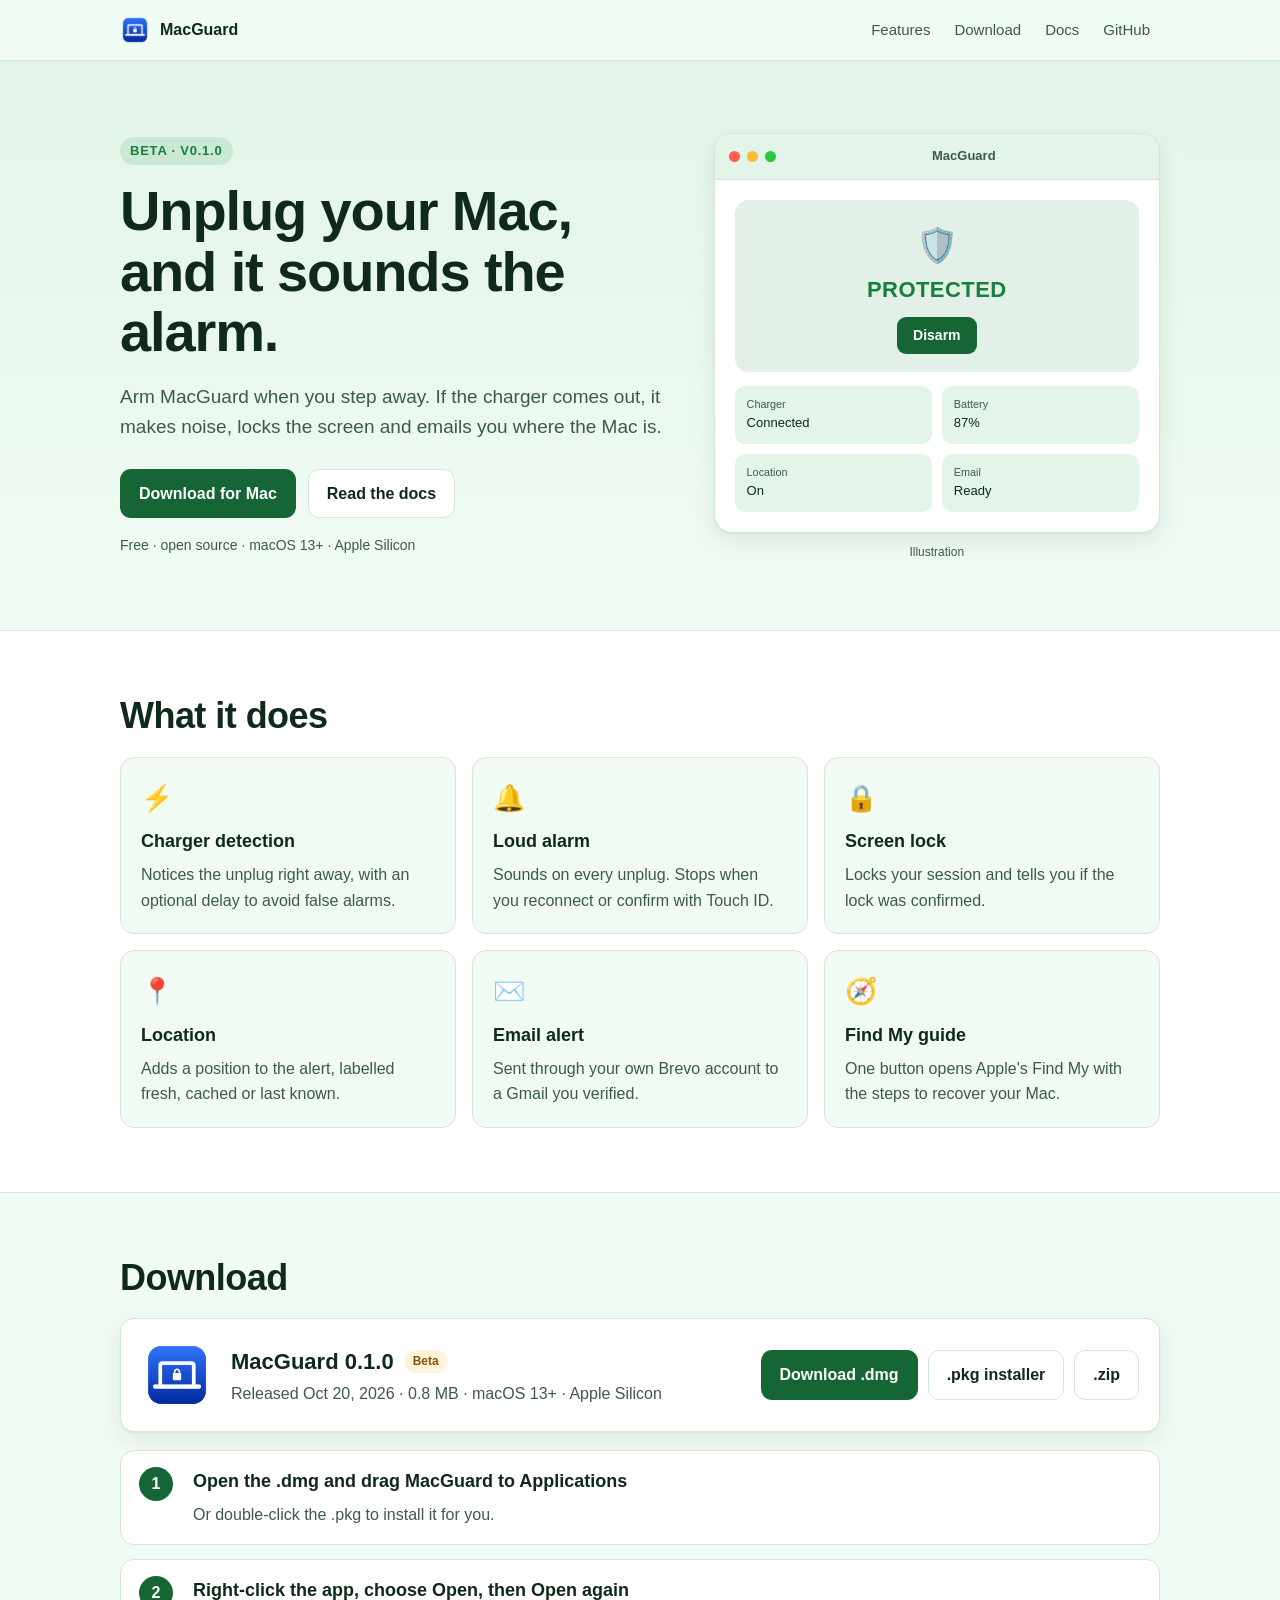
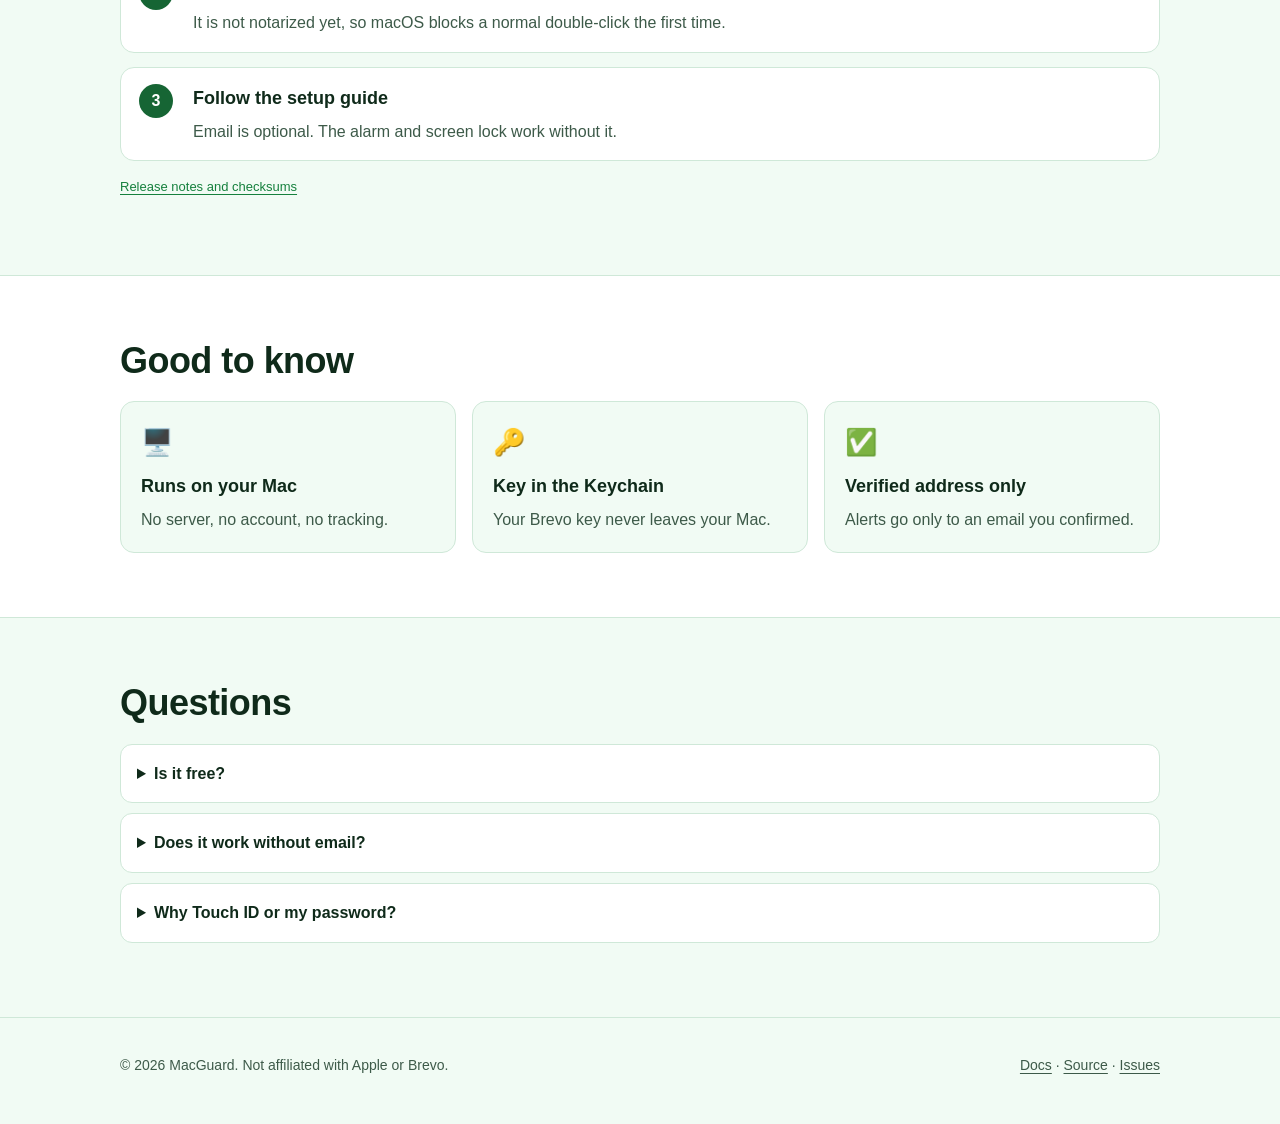
==== commit cc662718: "Website: light green theme; download .dmg/.pkg/.zip; remove beta note, checksum line and 'It cannot'" ====
--- a/index.html
+++ b/index.html
@@ -5,7 +5,8 @@
   <meta name="viewport" content="width=device-width, initial-scale=1">
   <title>MacGuard — Anti-theft alarm for your Mac</title>
   <meta name="description" content="Unplug the charger while armed and MacGuard sounds an alarm, locks the screen and emails you the Mac's location. Free and open source for macOS.">
-  <meta name="color-scheme" content="light dark">
+  <meta name="color-scheme" content="light">
+  <meta name="theme-color" content="#e2f5e8">
   <meta property="og:title" content="MacGuard — Anti-theft alarm for your Mac">
   <meta property="og:description" content="Alarm, screen lock, location and an email alert when your charger is unplugged.">
   <meta property="og:image" content="assets/icon.png">
@@ -84,41 +85,28 @@
           <p>Released Oct 20, 2026 · 0.8 MB · macOS 13+ · Apple Silicon</p>
         </div>
         <div class="dl-actions">
-          <a class="btn primary" href="https://github.com/prasodium/MacGuard/releases/download/v0.1.0/MacGuard-0.1.0.zip">Download .zip</a>
-          <a class="btn" href="https://github.com/prasodium/MacGuard/releases/tag/v0.1.0">Release notes</a>
+          <a class="btn primary" href="https://github.com/prasodium/MacGuard/releases/download/v0.1.0/MacGuard-0.1.0.dmg">Download .dmg</a>
+          <a class="btn" href="https://github.com/prasodium/MacGuard/releases/download/v0.1.0/MacGuard-0.1.0.pkg">.pkg installer</a>
+          <a class="btn" href="https://github.com/prasodium/MacGuard/releases/download/v0.1.0/MacGuard-0.1.0.zip">.zip</a>
         </div>
       </div>
       <ol class="steps">
-        <li><div><h3>Unzip and move to Applications</h3></div></li>
+        <li><div><h3>Open the .dmg and drag MacGuard to Applications</h3><p>Or double-click the .pkg to install it for you.</p></div></li>
         <li><div><h3>Right-click the app, choose Open, then Open again</h3><p>It is not notarized yet, so macOS blocks a normal double-click the first time.</p></div></li>
         <li><div><h3>Follow the setup guide</h3><p>Email is optional. The alarm and screen lock work without it.</p></div></li>
       </ol>
-      <p class="hash">SHA-256: <code>433bb1ede8f57d5adfa33e7417631d0ffb72caa383fbe4a495f91be7e17a7c27</code></p>
+      <p class="hash"><a href="https://github.com/prasodium/MacGuard/releases/tag/v0.1.0">Release notes and checksums</a></p>
     </div>
   </section>
 
   <section class="alt" id="limits">
     <div class="wrap">
       <h2>Good to know</h2>
-      <div class="two">
-        <div class="tile">
-          <h3>It cannot</h3>
-          <ul class="cross" style="margin-top:10px">
-            <li>Stop a shutdown or force-quit</li>
-            <li>Work while the Mac is off or asleep</li>
-            <li>Promise the alarm is audible</li>
-          </ul>
-        </div>
-        <div class="tile">
-          <h3>It does</h3>
-          <ul class="tick" style="margin-top:10px">
-            <li>Run fully on your Mac, no server</li>
-            <li>Keep your Brevo key in the Keychain</li>
-            <li>Email only an address you verified</li>
-          </ul>
-        </div>
+      <div class="grid">
+        <div class="tile"><div class="ic">🖥️</div><h3>Runs on your Mac</h3><p>No server, no account, no tracking.</p></div>
+        <div class="tile"><div class="ic">🔑</div><h3>Key in the Keychain</h3><p>Your Brevo key never leaves your Mac.</p></div>
+        <div class="tile"><div class="ic">✅</div><h3>Verified address only</h3><p>Alerts go only to an email you confirmed.</p></div>
       </div>
-      <p class="note" style="margin-top:18px"><strong>Beta.</strong> Not yet tested on real hardware: many unplug cycles, a real email, the location prompt. <a href="docs.html#limits">Details</a></p>
     </div>
   </section>
 
--- a/assets/styles.css
+++ b/assets/styles.css
@@ -1,18 +1,11 @@
 /* MacGuard website — plain CSS, no build step, no external requests. */
 :root {
-  --bg: #f7f8fb; --surface: #ffffff; --surface-2: #eef1f7; --text: #0f172a; --muted: #4b5568;
-  --line: #dfe4ee; --brand: #2456e6; --brand-2: #0f2f9c; --brand-text: #ffffff;
-  --ok: #0f7b4d; --warn: #9a5b00; --warn-bg: #fff4dd; --danger: #b42318; --code-bg: #0f172a; --code-text: #e6ecff;
-  --shadow: 0 1px 2px rgba(15,23,42,.06), 0 8px 24px rgba(15,23,42,.06);
+  color-scheme: light;
+  --bg: #f1fbf4; --surface: #ffffff; --surface-2: #e2f5e8; --text: #0f2a1a; --muted: #3d5a49;
+  --line: #cfe8d8; --brand: #15803d; --brand-2: #166534; --brand-text: #ffffff;
+  --ok: #15803d; --warn: #8a5300; --warn-bg: #fff4dd; --danger: #b42318; --code-bg: #0f2a1a; --code-text: #e3f7ea;
+  --shadow: 0 1px 2px rgba(15,42,26,.06), 0 8px 24px rgba(15,42,26,.08);
   --radius: 14px; --max: 1080px;
-}
-@media (prefers-color-scheme: dark) {
-  :root {
-    --bg: #0b1020; --surface: #121a30; --surface-2: #19223c; --text: #e8edf8; --muted: #a3afc7;
-    --line: #26314f; --brand: #6c93ff; --brand-2: #3d63e0; --brand-text: #0b1020;
-    --ok: #4ade9a; --warn: #ffcc66; --warn-bg: #2a2110; --danger: #ff8a80; --code-bg: #0a0f1f; --code-text: #dbe5ff;
-    --shadow: 0 1px 2px rgba(0,0,0,.4), 0 8px 24px rgba(0,0,0,.35);
-  }
 }
 * { box-sizing: border-box; }
 html { scroll-behavior: smooth; scroll-padding-top: 76px; }
@@ -45,10 +38,9 @@
 .btn:hover { background: var(--surface-2); }
 .btn.primary { background: var(--brand-2); color: #fff; border-color: transparent; }
 .btn.primary:hover { filter: brightness(1.1); }
-@media (prefers-color-scheme: dark) { .btn.primary { background: var(--brand); color: var(--brand-text); } }
 
 /* hero */
-.hero { padding: 72px 0 56px; }
+.hero { padding: 72px 0 56px; background: linear-gradient(180deg, #e2f5e8 0%, var(--bg) 100%); }
 .hero .wrap { display: grid; grid-template-columns: 1.1fr .9fr; gap: 48px; align-items: center; }
 .eyebrow { display: inline-block; font-size: 13px; font-weight: 700; letter-spacing: .06em; text-transform: uppercase; color: var(--brand); background: color-mix(in srgb, var(--brand) 12%, transparent); padding: 4px 10px; border-radius: 999px; }
 h1 { font-size: clamp(34px, 5.4vw, 56px); line-height: 1.08; margin: 16px 0 14px; letter-spacing: -.02em; }
@@ -86,7 +78,6 @@
 .steps { counter-reset: s; display: grid; gap: 14px; padding: 0; list-style: none; }
 .steps li { counter-increment: s; display: grid; grid-template-columns: 40px 1fr; gap: 14px; background: var(--surface); border: 1px solid var(--line); border-radius: var(--radius); padding: 16px 18px; }
 .steps li::before { content: counter(s); width: 34px; height: 34px; border-radius: 50%; display: grid; place-items: center; background: var(--brand-2); color: #fff; font-weight: 700; }
-@media (prefers-color-scheme: dark) { .steps li::before { background: var(--brand); color: var(--brand-text); } }
 .steps li p { margin: 2px 0 0; color: var(--muted); }
 .two { display: grid; gap: 20px; grid-template-columns: 1fr 1fr; }
 @media (max-width: 800px) { .two { grid-template-columns: minmax(0, 1fr); } }
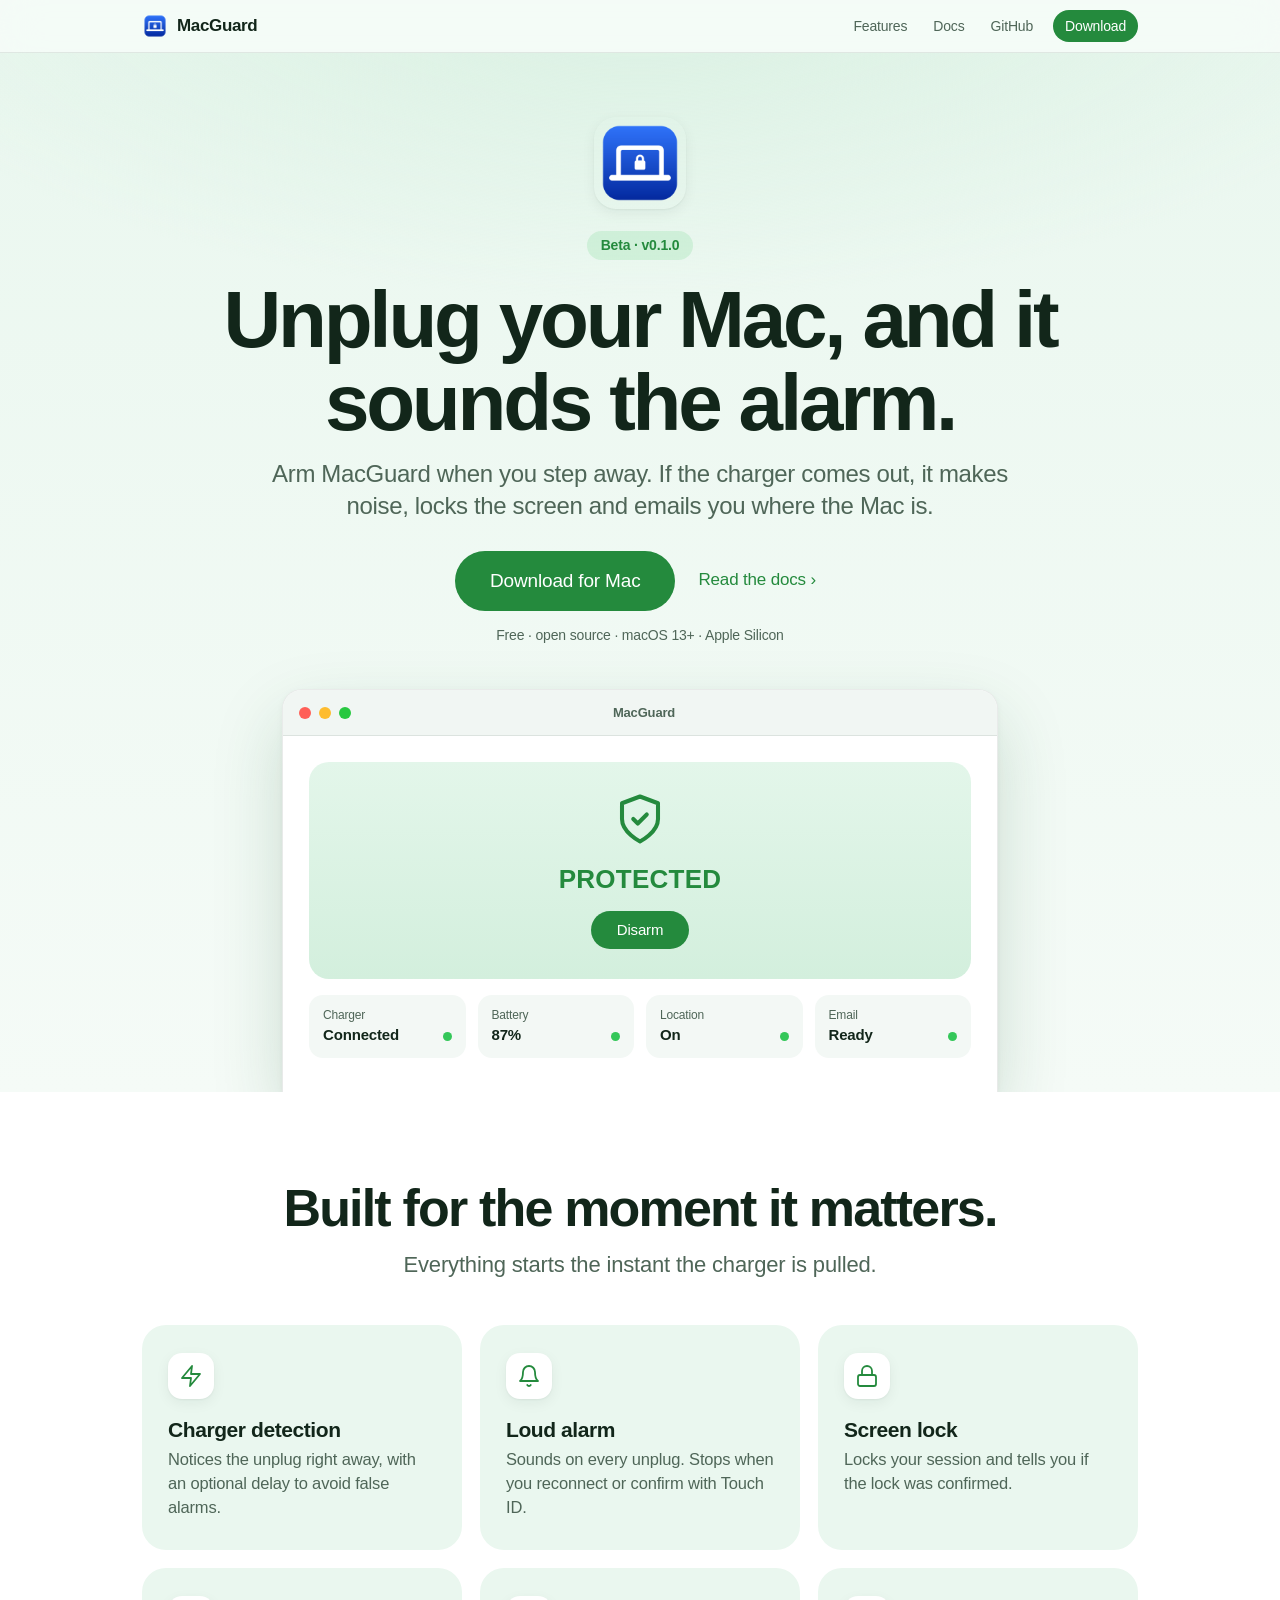
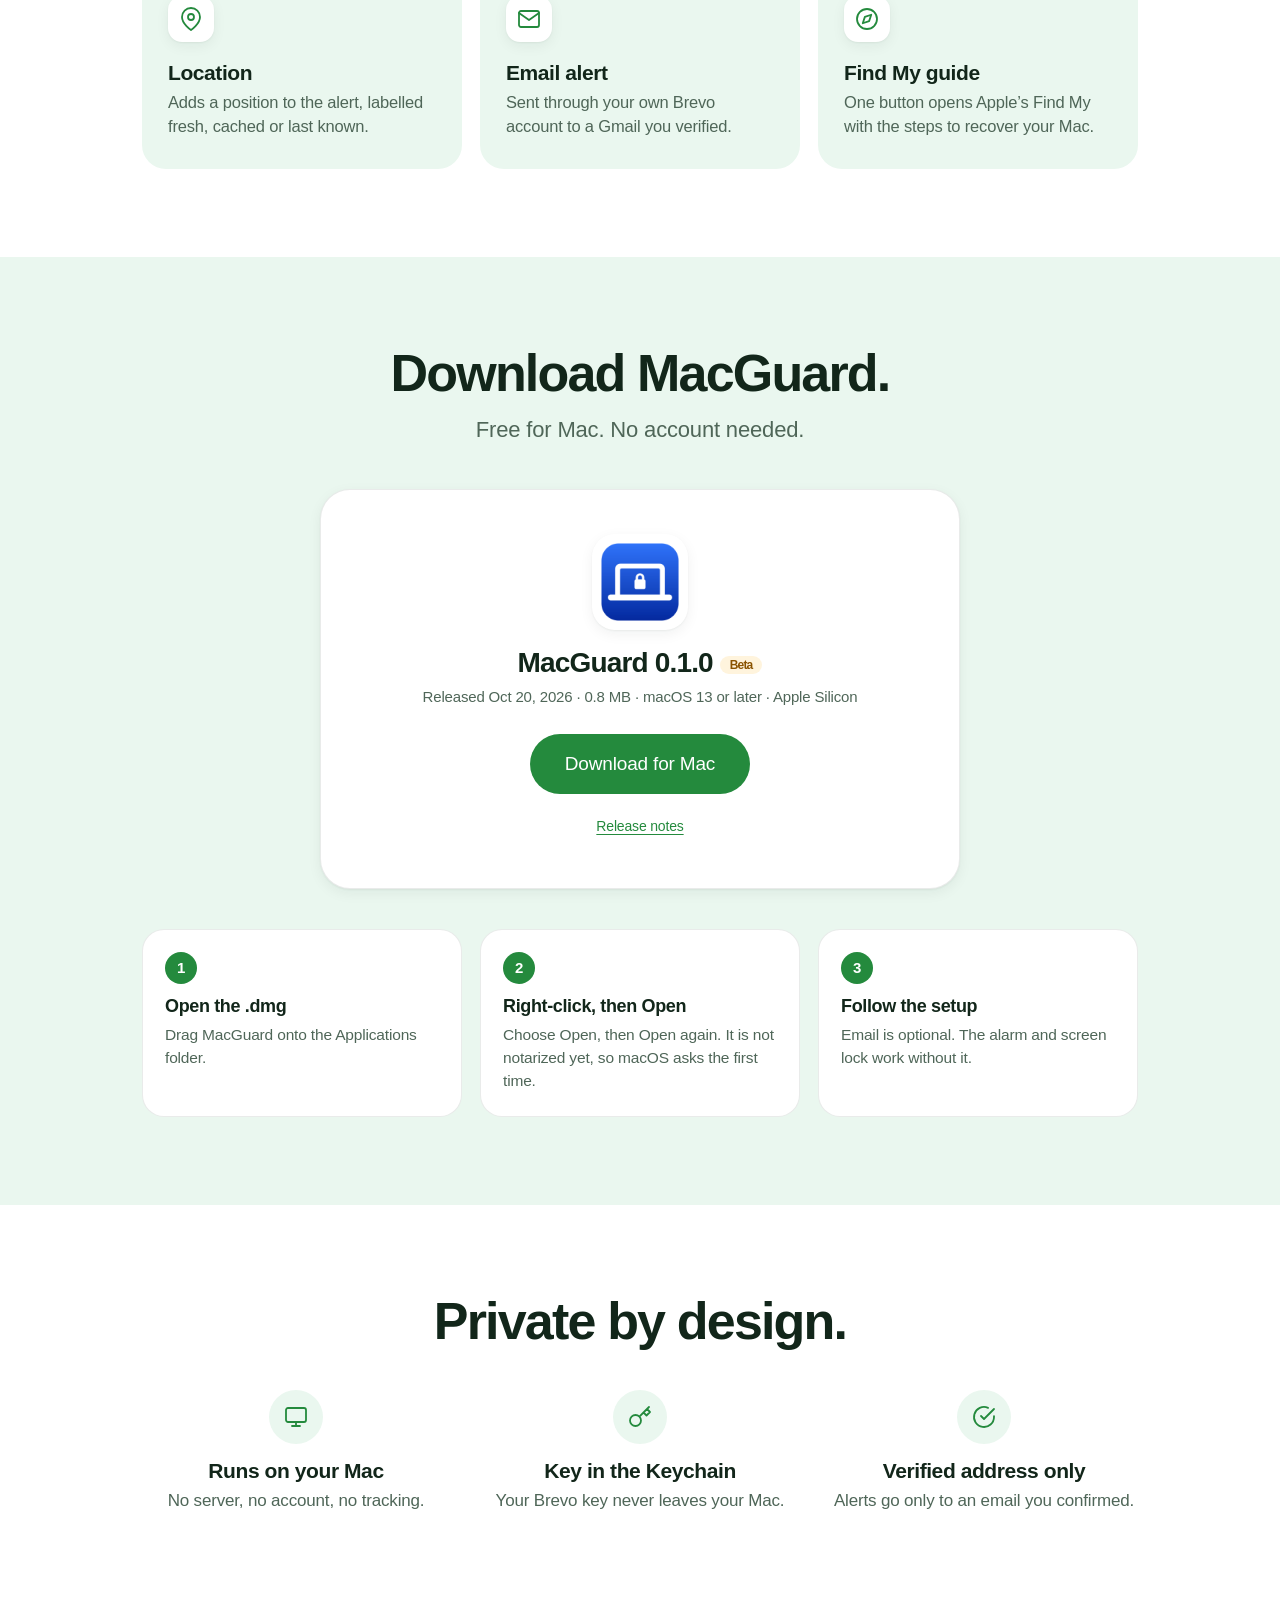
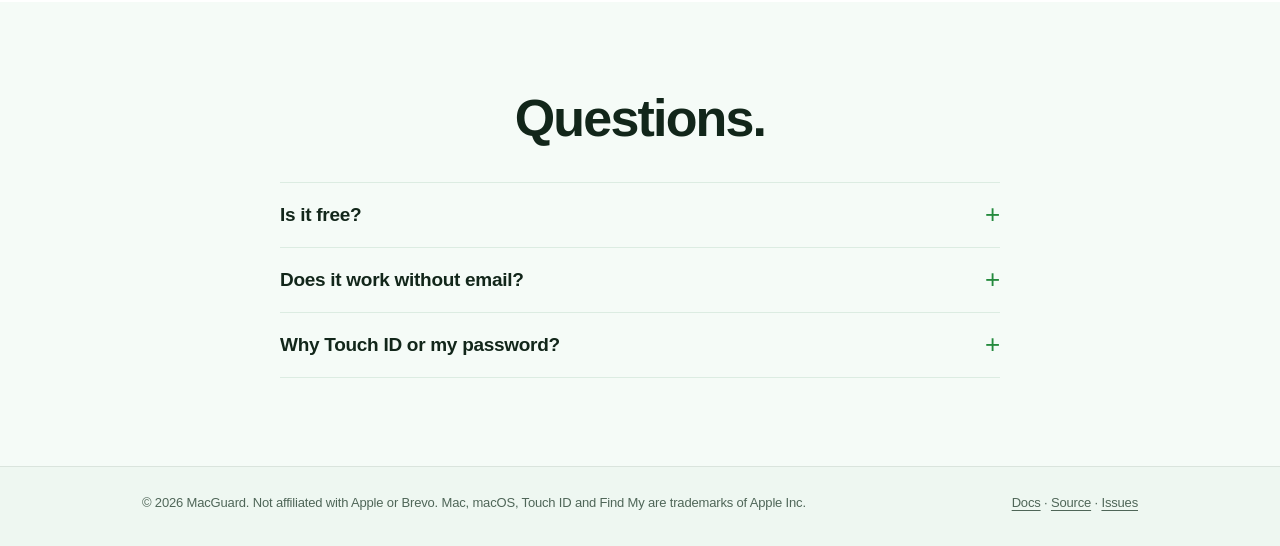
==== commit 69616145: "Website: Apple-style light green redesign; only the .dmg download" ====
--- a/index.html
+++ b/index.html
@@ -6,7 +6,7 @@
   <title>MacGuard — Anti-theft alarm for your Mac</title>
   <meta name="description" content="Unplug the charger while armed and MacGuard sounds an alarm, locks the screen and emails you the Mac's location. Free and open source for macOS.">
   <meta name="color-scheme" content="light">
-  <meta name="theme-color" content="#e2f5e8">
+  <meta name="theme-color" content="#eaf7ef">
   <meta property="og:title" content="MacGuard — Anti-theft alarm for your Mac">
   <meta property="og:description" content="Alarm, screen lock, location and an email alert when your charger is unplugged.">
   <meta property="og:image" content="assets/icon.png">
@@ -19,12 +19,12 @@
 
 <header class="nav">
   <div class="wrap">
-    <a class="brand" href="#top"><img src="assets/icon.png" alt="" width="30" height="30"> MacGuard</a>
+    <a class="brand" href="#top"><img src="assets/icon.png" alt="" width="26" height="26"> MacGuard</a>
     <nav aria-label="Main">
       <a class="hide-sm" href="#features">Features</a>
-      <a href="#download">Download</a>
-      <a href="docs.html">Docs</a>
-      <a href="https://github.com/prasodium/MacGuard">GitHub</a>
+      <a class="hide-sm" href="docs.html">Docs</a>
+      <a class="hide-sm" href="https://github.com/prasodium/MacGuard">GitHub</a>
+      <a class="pill" href="#download">Download</a>
     </nav>
   </div>
 </header>
@@ -32,97 +32,91 @@
 <main id="main">
   <section class="hero" id="top">
     <div class="wrap">
-      <div>
-        <span class="eyebrow">Beta · v0.1.0</span>
-        <h1>Unplug your Mac, and it sounds the alarm.</h1>
-        <p class="lede">Arm MacGuard when you step away. If the charger comes out, it makes noise, locks the screen and emails you where the Mac is.</p>
-        <div class="cta">
-          <a class="btn primary" href="#download">Download for Mac</a>
-          <a class="btn" href="docs.html">Read the docs</a>
-        </div>
-        <p class="meta">Free · open source · macOS 13+ · Apple Silicon</p>
+      <img class="app-icon" src="assets/icon.png" alt="MacGuard app icon" width="92" height="92">
+      <span class="eyebrow">Beta · v0.1.0</span>
+      <h1>Unplug your Mac, and it sounds the alarm.</h1>
+      <p class="lede">Arm MacGuard when you step away. If the charger comes out, it makes noise, locks the screen and emails you where the Mac is.</p>
+      <div class="cta">
+        <a class="btn primary big" href="#download">Download for Mac</a>
+        <a class="btn ghost" href="docs.html">Read the docs &rsaquo;</a>
       </div>
+      <p class="meta">Free · open source · macOS 13+ · Apple Silicon</p>
+    </div>
 
-      <div aria-hidden="true">
-        <div class="mock">
-          <div class="bar"><span class="dot"></span><span class="dot"></span><span class="dot"></span><b>MacGuard</b></div>
-          <div class="body">
-            <div class="status"><div class="ico">🛡️</div><div class="big">PROTECTED</div><span class="pill">Disarm</span></div>
-            <div class="cards">
-              <div class="card-s"><small>Charger</small>Connected</div>
-              <div class="card-s"><small>Battery</small>87%</div>
-              <div class="card-s"><small>Location</small>On</div>
-              <div class="card-s"><small>Email</small>Ready</div>
-            </div>
+    <div class="stage" aria-hidden="true">
+      <div class="window">
+        <div class="bar"><span class="dot"></span><span class="dot"></span><span class="dot"></span><b>MacGuard</b></div>
+        <div class="body">
+          <div class="status"><svg viewBox="0 0 24 24" fill="none" stroke="currentColor" stroke-width="1.8" stroke-linecap="round" stroke-linejoin="round" aria-hidden="true"><path d="M12 22s8-4 8-10V5l-8-3-8 3v7c0 6 8 10 8 10z"/><polyline points="9 12 11 14 15 10"/></svg><div class="big">PROTECTED</div><span class="pill">Disarm</span></div>
+          <div class="cards">
+            <div class="card-s"><span><small>Charger</small>Connected</span><i></i></div>
+            <div class="card-s"><span><small>Battery</small>87%</span><i></i></div>
+            <div class="card-s"><span><small>Location</small>On</span><i></i></div>
+            <div class="card-s"><span><small>Email</small>Ready</span><i></i></div>
           </div>
         </div>
-        <p class="caption">Illustration</p>
       </div>
     </div>
   </section>
 
-  <section class="alt" id="features">
+  <section class="white" id="features">
     <div class="wrap">
-      <h2>What it does</h2>
+      <div class="center"><h2>Built for the moment it matters.</h2><p class="sub">Everything starts the instant the charger is pulled.</p></div>
       <div class="grid">
-        <div class="tile"><div class="ic">⚡</div><h3>Charger detection</h3><p>Notices the unplug right away, with an optional delay to avoid false alarms.</p></div>
-        <div class="tile"><div class="ic">🔔</div><h3>Loud alarm</h3><p>Sounds on every unplug. Stops when you reconnect or confirm with Touch ID.</p></div>
-        <div class="tile"><div class="ic">🔒</div><h3>Screen lock</h3><p>Locks your session and tells you if the lock was confirmed.</p></div>
-        <div class="tile"><div class="ic">📍</div><h3>Location</h3><p>Adds a position to the alert, labelled fresh, cached or last known.</p></div>
-        <div class="tile"><div class="ic">✉️</div><h3>Email alert</h3><p>Sent through your own Brevo account to a Gmail you verified.</p></div>
-        <div class="tile"><div class="ic">🧭</div><h3>Find My guide</h3><p>One button opens Apple's Find My with the steps to recover your Mac.</p></div>
+        <div class="tile"><div class="ic"><svg viewBox="0 0 24 24" fill="none" stroke="currentColor" stroke-width="1.8" stroke-linecap="round" stroke-linejoin="round" aria-hidden="true"><polygon points="13 2 3 14 12 14 11 22 21 10 12 10 13 2"/></svg></div><h3>Charger detection</h3><p>Notices the unplug right away, with an optional delay to avoid false alarms.</p></div>
+        <div class="tile"><div class="ic"><svg viewBox="0 0 24 24" fill="none" stroke="currentColor" stroke-width="1.8" stroke-linecap="round" stroke-linejoin="round" aria-hidden="true"><path d="M18 8A6 6 0 0 0 6 8c0 7-3 9-3 9h18s-3-2-3-9"/><path d="M13.73 21a2 2 0 0 1-3.46 0"/></svg></div><h3>Loud alarm</h3><p>Sounds on every unplug. Stops when you reconnect or confirm with Touch ID.</p></div>
+        <div class="tile"><div class="ic"><svg viewBox="0 0 24 24" fill="none" stroke="currentColor" stroke-width="1.8" stroke-linecap="round" stroke-linejoin="round" aria-hidden="true"><rect x="3" y="11" width="18" height="11" rx="2"/><path d="M7 11V7a5 5 0 0 1 10 0v4"/></svg></div><h3>Screen lock</h3><p>Locks your session and tells you if the lock was confirmed.</p></div>
+        <div class="tile"><div class="ic"><svg viewBox="0 0 24 24" fill="none" stroke="currentColor" stroke-width="1.8" stroke-linecap="round" stroke-linejoin="round" aria-hidden="true"><path d="M21 10c0 7-9 13-9 13s-9-6-9-13a9 9 0 0 1 18 0z"/><circle cx="12" cy="10" r="3"/></svg></div><h3>Location</h3><p>Adds a position to the alert, labelled fresh, cached or last known.</p></div>
+        <div class="tile"><div class="ic"><svg viewBox="0 0 24 24" fill="none" stroke="currentColor" stroke-width="1.8" stroke-linecap="round" stroke-linejoin="round" aria-hidden="true"><path d="M4 4h16c1.1 0 2 .9 2 2v12c0 1.1-.9 2-2 2H4c-1.1 0-2-.9-2-2V6c0-1.1.9-2 2-2z"/><polyline points="22,6 12,13 2,6"/></svg></div><h3>Email alert</h3><p>Sent through your own Brevo account to a Gmail you verified.</p></div>
+        <div class="tile"><div class="ic"><svg viewBox="0 0 24 24" fill="none" stroke="currentColor" stroke-width="1.8" stroke-linecap="round" stroke-linejoin="round" aria-hidden="true"><circle cx="12" cy="12" r="10"/><polygon points="16.24 7.76 14.12 14.12 7.76 16.24 9.88 9.88 16.24 7.76"/></svg></div><h3>Find My guide</h3><p>One button opens Apple&rsquo;s Find My with the steps to recover your Mac.</p></div>
       </div>
     </div>
   </section>
 
-  <section id="download">
+  <section class="tint" id="download">
     <div class="wrap">
-      <h2>Download</h2>
-      <div class="dl">
-        <img src="assets/icon.png" alt="" width="72" height="72">
-        <div class="dl-info">
-          <h3>MacGuard 0.1.0 <span class="badge todo">Beta</span></h3>
-          <p>Released Oct 20, 2026 · 0.8 MB · macOS 13+ · Apple Silicon</p>
-        </div>
-        <div class="dl-actions">
-          <a class="btn primary" href="https://github.com/prasodium/MacGuard/releases/download/v0.1.0/MacGuard-0.1.0.dmg">Download .dmg</a>
-          <a class="btn" href="https://github.com/prasodium/MacGuard/releases/download/v0.1.0/MacGuard-0.1.0.pkg">.pkg installer</a>
-          <a class="btn" href="https://github.com/prasodium/MacGuard/releases/download/v0.1.0/MacGuard-0.1.0.zip">.zip</a>
-        </div>
+      <div class="center"><h2>Download MacGuard.</h2><p class="sub">Free for Mac. No account needed.</p></div>
+      <div class="dl-card">
+        <img src="assets/icon.png" alt="" width="96" height="96">
+        <h3>MacGuard 0.1.0 <span class="badge beta">Beta</span></h3>
+        <p class="meta">Released Oct 20, 2026 · 0.8 MB · macOS 13 or later · Apple Silicon</p>
+        <a class="btn primary big" href="https://github.com/prasodium/MacGuard/releases/download/v0.1.0/MacGuard-0.1.0.dmg">Download for Mac</a>
+        <p class="fine"><a href="https://github.com/prasodium/MacGuard/releases/tag/v0.1.0">Release notes</a></p>
       </div>
       <ol class="steps">
-        <li><div><h3>Open the .dmg and drag MacGuard to Applications</h3><p>Or double-click the .pkg to install it for you.</p></div></li>
-        <li><div><h3>Right-click the app, choose Open, then Open again</h3><p>It is not notarized yet, so macOS blocks a normal double-click the first time.</p></div></li>
-        <li><div><h3>Follow the setup guide</h3><p>Email is optional. The alarm and screen lock work without it.</p></div></li>
+        <li><h3>Open the .dmg</h3><p>Drag MacGuard onto the Applications folder.</p></li>
+        <li><h3>Right-click, then Open</h3><p>Choose Open, then Open again. It is not notarized yet, so macOS asks the first time.</p></li>
+        <li><h3>Follow the setup</h3><p>Email is optional. The alarm and screen lock work without it.</p></li>
       </ol>
-      <p class="hash"><a href="https://github.com/prasodium/MacGuard/releases/tag/v0.1.0">Release notes and checksums</a></p>
     </div>
   </section>
 
-  <section class="alt" id="limits">
+  <section class="white" id="limits">
     <div class="wrap">
-      <h2>Good to know</h2>
-      <div class="grid">
-        <div class="tile"><div class="ic">🖥️</div><h3>Runs on your Mac</h3><p>No server, no account, no tracking.</p></div>
-        <div class="tile"><div class="ic">🔑</div><h3>Key in the Keychain</h3><p>Your Brevo key never leaves your Mac.</p></div>
-        <div class="tile"><div class="ic">✅</div><h3>Verified address only</h3><p>Alerts go only to an email you confirmed.</p></div>
+      <div class="center"><h2>Private by design.</h2></div>
+      <div class="cols" style="margin-top:40px">
+        <div><div class="glyph"><svg viewBox="0 0 24 24" fill="none" stroke="currentColor" stroke-width="1.8" stroke-linecap="round" stroke-linejoin="round" aria-hidden="true"><rect x="2" y="3" width="20" height="14" rx="2"/><line x1="8" y1="21" x2="16" y2="21"/><line x1="12" y1="17" x2="12" y2="21"/></svg></div><h3>Runs on your Mac</h3><p>No server, no account, no tracking.</p></div>
+        <div><div class="glyph"><svg viewBox="0 0 24 24" fill="none" stroke="currentColor" stroke-width="1.8" stroke-linecap="round" stroke-linejoin="round" aria-hidden="true"><path d="M21 2l-2 2m-7.61 7.61a5.5 5.5 0 1 1-7.78 7.78 5.5 5.5 0 0 1 7.78-7.78zm0 0L15.5 7.5m0 0l3 3L22 7l-3-3m-3.5 3.5L19 4"/></svg></div><h3>Key in the Keychain</h3><p>Your Brevo key never leaves your Mac.</p></div>
+        <div><div class="glyph"><svg viewBox="0 0 24 24" fill="none" stroke="currentColor" stroke-width="1.8" stroke-linecap="round" stroke-linejoin="round" aria-hidden="true"><path d="M22 11.08V12a10 10 0 1 1-5.93-9.14"/><polyline points="22 4 12 14.01 9 11.01"/></svg></div><h3>Verified address only</h3><p>Alerts go only to an email you confirmed.</p></div>
       </div>
     </div>
   </section>
 
   <section id="faq">
     <div class="wrap">
-      <h2>Questions</h2>
-      <details><summary>Is it free?</summary><p>Yes, and open source. Brevo's free plan is enough for alerts.</p></details>
-      <details><summary>Does it work without email?</summary><p>Yes. The alarm and screen lock need no setup.</p></details>
-      <details><summary>Why Touch ID or my password?</summary><p>To stop the alarm, disarm, or change email settings. MacGuard never sees your password.</p></details>
+      <div class="center"><h2>Questions.</h2></div>
+      <div class="faq" style="margin-top:36px">
+        <details><summary>Is it free?</summary><p>Yes, and open source. Brevo&rsquo;s free plan is enough for alerts.</p></details>
+        <details><summary>Does it work without email?</summary><p>Yes. The alarm and screen lock need no setup.</p></details>
+        <details><summary>Why Touch ID or my password?</summary><p>To stop the alarm, disarm, or change email settings. MacGuard never sees your password.</p></details>
+      </div>
     </div>
   </section>
 </main>
 
 <footer>
   <div class="wrap">
-    <div>© 2026 MacGuard. Not affiliated with Apple or Brevo.</div>
+    <div>© 2026 MacGuard. Not affiliated with Apple or Brevo. Mac, macOS, Touch ID and Find My are trademarks of Apple Inc.</div>
     <div><a href="docs.html">Docs</a> · <a href="https://github.com/prasodium/MacGuard">Source</a> · <a href="https://github.com/prasodium/MacGuard/issues">Issues</a></div>
   </div>
 </footer>
--- a/assets/styles.css
+++ b/assets/styles.css
@@ -1,131 +1,151 @@
-/* MacGuard website — plain CSS, no build step, no external requests. */
+/* MacGuard website: light green, Apple-style. Plain CSS, system fonts, no external requests. */
 :root {
   color-scheme: light;
-  --bg: #f1fbf4; --surface: #ffffff; --surface-2: #e2f5e8; --text: #0f2a1a; --muted: #3d5a49;
-  --line: #cfe8d8; --brand: #15803d; --brand-2: #166534; --brand-text: #ffffff;
-  --ok: #15803d; --warn: #8a5300; --warn-bg: #fff4dd; --danger: #b42318; --code-bg: #0f2a1a; --code-text: #e3f7ea;
-  --shadow: 0 1px 2px rgba(15,42,26,.06), 0 8px 24px rgba(15,42,26,.08);
-  --radius: 14px; --max: 1080px;
+  --bg: #f5fbf7; --white: #ffffff; --tint: #eaf7ef; --tint-2: #d8f0e1;
+  --text: #12261a; --muted: #4f6658; --line: #dcece2; --hair: rgba(18, 38, 26, .09);
+  --green: #248a3d; --green-hover: #1d7432; --green-bright: #34c759;
+  --warn: #8a5300; --warn-bg: #fff4dd; --danger: #b42318;
+  --code-bg: #12261a; --code-text: #e3f7ea;
+  --shadow-sm: 0 1px 2px rgba(18,38,26,.05), 0 4px 14px rgba(18,38,26,.06);
+  --shadow-lg: 0 2px 6px rgba(18,38,26,.05), 0 30px 70px rgba(26,90,50,.18);
+  --max: 1040px;
 }
 * { box-sizing: border-box; }
-html { scroll-behavior: smooth; scroll-padding-top: 76px; }
-@media (prefers-reduced-motion: reduce) { html { scroll-behavior: auto; } * { transition: none !important; animation: none !important; } }
-body { margin: 0; background: var(--bg); color: var(--text); font: 16px/1.6 -apple-system, BlinkMacSystemFont, "SF Pro Text", "Segoe UI", Roboto, Helvetica, Arial, sans-serif; -webkit-font-smoothing: antialiased; }
-a { color: var(--brand); text-underline-offset: 3px; }
-a:hover { text-decoration-thickness: 2px; }
-:focus-visible { outline: 3px solid var(--brand); outline-offset: 3px; border-radius: 6px; }
+html { scroll-behavior: smooth; scroll-padding-top: 70px; }
+@media (prefers-reduced-motion: reduce) { html { scroll-behavior: auto; } * { transition: none !important; } }
+body { margin: 0; background: var(--bg); color: var(--text); -webkit-font-smoothing: antialiased;
+  font: 17px/1.47 -apple-system, BlinkMacSystemFont, "SF Pro Text", "Helvetica Neue", "Segoe UI", Roboto, Arial, sans-serif; letter-spacing: -.01em; }
+a { color: var(--green); text-underline-offset: 3px; }
+:focus-visible { outline: 3px solid var(--green-bright); outline-offset: 3px; border-radius: 8px; }
 img { max-width: 100%; display: block; }
-code, pre, kbd { font-family: ui-monospace, SFMono-Regular, Menlo, Consolas, monospace; font-size: .92em; }
-code { background: var(--surface-2); padding: .1em .4em; border-radius: 6px; }
-pre { background: var(--code-bg); color: var(--code-text); padding: 16px 18px; border-radius: 12px; overflow-x: auto; line-height: 1.5; }
+code, pre { font-family: ui-monospace, "SF Mono", SFMono-Regular, Menlo, Consolas, monospace; font-size: .9em; letter-spacing: 0; }
+code { background: var(--tint); padding: .12em .42em; border-radius: 7px; }
+pre { background: var(--code-bg); color: var(--code-text); padding: 18px 20px; border-radius: 16px; overflow-x: auto; line-height: 1.55; }
 pre code { background: none; padding: 0; color: inherit; }
-.wrap { max-width: var(--max); margin: 0 auto; padding: 0 20px; }
-.skip { position: absolute; left: -999px; top: 8px; background: var(--brand); color: var(--brand-text); padding: 8px 14px; border-radius: 8px; z-index: 100; }
+.wrap { max-width: var(--max); margin: 0 auto; padding: 0 22px; }
+.skip { position: absolute; left: -999px; top: 8px; background: var(--green); color: #fff; padding: 8px 14px; border-radius: 10px; z-index: 100; }
 .skip:focus { left: 12px; }
 
-/* header */
-.nav { position: sticky; top: 0; z-index: 50; backdrop-filter: saturate(1.4) blur(12px); background: color-mix(in srgb, var(--bg) 82%, transparent); border-bottom: 1px solid var(--line); }
-.nav .wrap { display: flex; align-items: center; gap: 18px; height: 60px; }
-.brand { display: flex; align-items: center; gap: 10px; font-weight: 700; color: var(--text); text-decoration: none; }
-.brand img { width: 30px; height: 30px; border-radius: 8px; }
-.nav nav { margin-left: auto; display: flex; gap: 4px; flex-wrap: wrap; }
-.nav nav a { color: var(--muted); text-decoration: none; padding: 6px 10px; border-radius: 8px; font-size: 15px; }
-.nav nav a:hover, .nav nav a[aria-current="page"] { color: var(--text); background: var(--surface-2); }
-@media (max-width: 720px) { .nav nav a.hide-sm { display: none; } }
+/* nav: slim, translucent */
+.nav { position: sticky; top: 0; z-index: 50; background: rgba(245, 251, 247, .76); -webkit-backdrop-filter: saturate(180%) blur(20px); backdrop-filter: saturate(180%) blur(20px); border-bottom: 1px solid var(--hair); }
+.nav .wrap { display: flex; align-items: center; gap: 6px; height: 52px; }
+.brand { display: flex; align-items: center; gap: 9px; font-weight: 600; font-size: 17px; color: var(--text); text-decoration: none; letter-spacing: -.02em; }
+.brand img { width: 26px; height: 26px; border-radius: 7px; }
+.nav nav { margin-left: auto; display: flex; align-items: center; gap: 2px; }
+.nav nav a { color: var(--muted); text-decoration: none; padding: 6px 12px; border-radius: 980px; font-size: 14px; }
+.nav nav a:hover, .nav nav a[aria-current="page"] { color: var(--text); background: var(--tint); }
+.nav nav a.pill { background: var(--green); color: #fff; margin-left: 6px; font-weight: 500; }
+.nav nav a.pill:hover { background: var(--green-hover); }
+@media (max-width: 640px) { .nav nav a.hide-sm { display: none; } }
 
 /* buttons */
-.btn { display: inline-flex; align-items: center; gap: 8px; padding: 11px 18px; border-radius: 11px; font-weight: 600; text-decoration: none; border: 1px solid var(--line); background: var(--surface); color: var(--text); }
-.btn:hover { background: var(--surface-2); }
-.btn.primary { background: var(--brand-2); color: #fff; border-color: transparent; }
-.btn.primary:hover { filter: brightness(1.1); }
+.btn { display: inline-flex; align-items: center; justify-content: center; padding: 12px 24px; border-radius: 980px; font-size: 17px; font-weight: 500; text-decoration: none; border: 1px solid transparent; background: var(--white); color: var(--green); }
+.btn.primary { background: var(--green); color: #fff; }
+.btn.primary:hover { background: var(--green-hover); }
+.btn.ghost { background: transparent; color: var(--green); padding-inline: 8px; }
+.btn.ghost:hover { text-decoration: underline; text-underline-offset: 4px; }
+.btn.big { padding: 15px 34px; font-size: 19px; }
+.cta { display: flex; gap: 14px; flex-wrap: wrap; justify-content: center; align-items: center; margin-top: 28px; }
 
 /* hero */
-.hero { padding: 72px 0 56px; background: linear-gradient(180deg, #e2f5e8 0%, var(--bg) 100%); }
-.hero .wrap { display: grid; grid-template-columns: 1.1fr .9fr; gap: 48px; align-items: center; }
-.eyebrow { display: inline-block; font-size: 13px; font-weight: 700; letter-spacing: .06em; text-transform: uppercase; color: var(--brand); background: color-mix(in srgb, var(--brand) 12%, transparent); padding: 4px 10px; border-radius: 999px; }
-h1 { font-size: clamp(34px, 5.4vw, 56px); line-height: 1.08; margin: 16px 0 14px; letter-spacing: -.02em; }
-.lede { font-size: 19px; color: var(--muted); max-width: 34em; }
-.cta { display: flex; gap: 12px; flex-wrap: wrap; margin-top: 26px; }
-.meta { margin-top: 16px; color: var(--muted); font-size: 14px; }
-@media (max-width: 860px) { .hero .wrap { grid-template-columns: minmax(0, 1fr); } .hero { padding-top: 44px; } }
+.hero { text-align: center; padding: 64px 0 0; background: radial-gradient(1200px 500px at 50% -10%, var(--tint-2) 0%, rgba(216,240,225,0) 70%), linear-gradient(180deg, var(--tint) 0%, var(--bg) 100%); overflow: hidden; }
+.hero .app-icon { width: 92px; height: 92px; margin: 0 auto 22px; border-radius: 22px; box-shadow: var(--shadow-sm); }
+.eyebrow { display: inline-block; font-size: 14px; font-weight: 600; color: var(--green); background: rgba(52,199,89,.14); padding: 4px 14px; border-radius: 980px; }
+h1 { font-size: clamp(40px, 7.2vw, 80px); line-height: 1.04; margin: 18px auto 14px; letter-spacing: -.04em; font-weight: 700; max-width: 12.5em; }
+.lede { font-size: clamp(19px, 2.4vw, 24px); line-height: 1.35; color: var(--muted); max-width: 31em; margin: 0 auto; letter-spacing: -.015em; }
+.meta { margin-top: 14px; color: var(--muted); font-size: 14px; }
 
-/* app illustration */
-.mock { background: var(--surface); border: 1px solid var(--line); border-radius: 18px; box-shadow: var(--shadow); overflow: hidden; }
-.mock .bar { display: flex; align-items: center; gap: 7px; padding: 12px 14px; border-bottom: 1px solid var(--line); background: var(--surface-2); }
-.mock .dot { width: 11px; height: 11px; border-radius: 50%; background: #ff5f57; } .mock .dot:nth-child(2) { background: #febc2e; } .mock .dot:nth-child(3) { background: #28c840; }
-.mock .bar b { margin: 0 auto; font-size: 13px; color: var(--muted); }
-.mock .body { padding: 20px; display: grid; gap: 14px; }
-.status { text-align: center; padding: 18px; border-radius: 14px; background: color-mix(in srgb, var(--ok) 12%, transparent); }
-.status .big { font-size: 22px; font-weight: 800; color: var(--ok); letter-spacing: .02em; }
-.status .ico { font-size: 34px; }
-.pill { display: inline-block; margin-top: 10px; padding: 7px 16px; border-radius: 9px; background: var(--brand-2); color: #fff; font-weight: 600; font-size: 14px; }
-.cards { display: grid; grid-template-columns: 1fr 1fr; gap: 10px; }
-.card-s { background: var(--surface-2); border-radius: 10px; padding: 10px 12px; font-size: 13px; }
-.card-s small { color: var(--muted); display: block; }
-.caption { text-align: center; color: var(--muted); font-size: 12px; margin-top: 10px; }
+/* app window mock-up */
+.stage { margin: 44px auto 0; max-width: 760px; padding: 0 22px; }
+.window { background: var(--white); border-radius: 20px 20px 0 0; box-shadow: var(--shadow-lg); border: 1px solid var(--hair); border-bottom: 0; overflow: hidden; text-align: left; }
+.window .bar { display: flex; align-items: center; gap: 8px; padding: 13px 16px; background: #f1f6f3; border-bottom: 1px solid var(--hair); }
+.window .dot { width: 12px; height: 12px; border-radius: 50%; background: #ff5f57; } .window .dot:nth-child(2) { background: #febc2e; } .window .dot:nth-child(3) { background: #28c840; }
+.window .bar b { margin: 0 auto; font-size: 13px; font-weight: 600; color: var(--muted); padding-right: 52px; }
+.window .body { padding: 26px 26px 34px; display: grid; gap: 16px; }
+.status { text-align: center; padding: 30px 20px; border-radius: 20px; background: linear-gradient(180deg, #e3f6ea, #d3efdd); }
+.status svg { width: 54px; height: 54px; color: var(--green); }
+.status .big { font-size: 26px; font-weight: 700; color: var(--green); letter-spacing: .01em; margin: 6px 0 12px; }
+.pill { display: inline-block; padding: 8px 26px; border-radius: 980px; background: var(--green); color: #fff; font-weight: 500; font-size: 15px; }
+.cards { display: grid; grid-template-columns: repeat(4, 1fr); gap: 12px; }
+.card-s { background: #f3f8f5; border-radius: 14px; padding: 12px 14px; font-size: 15px; font-weight: 600; display: flex; justify-content: space-between; align-items: flex-end; gap: 6px; }
+.card-s small { display: block; color: var(--muted); font-weight: 500; font-size: 12px; }
+.card-s i { width: 9px; height: 9px; border-radius: 50%; background: var(--green-bright); flex: none; margin-bottom: 5px; }
+@media (max-width: 640px) { .cards { grid-template-columns: 1fr 1fr; } .window .body { padding: 18px 16px 26px; } }
 
 /* sections */
-section { padding: 64px 0; }
-section.alt { background: var(--surface); border-block: 1px solid var(--line); }
-h2 { font-size: clamp(26px, 3.6vw, 36px); line-height: 1.15; margin: 0 0 20px; letter-spacing: -.015em; }
-.sub { color: var(--muted); max-width: 40em; margin: 0 0 32px; font-size: 18px; }
-h3 { font-size: 18px; margin: 0 0 6px; }
-.grid { display: grid; gap: 16px; grid-template-columns: repeat(auto-fit, minmax(min(250px, 100%), 1fr)); }
-.tile { background: var(--surface); border: 1px solid var(--line); border-radius: var(--radius); padding: 20px; }
-section.alt .tile { background: var(--bg); }
-.tile p { margin: 0; color: var(--muted); }
-.tile .ic { font-size: 26px; margin-bottom: 8px; }
-.steps { counter-reset: s; display: grid; gap: 14px; padding: 0; list-style: none; }
-.steps li { counter-increment: s; display: grid; grid-template-columns: 40px 1fr; gap: 14px; background: var(--surface); border: 1px solid var(--line); border-radius: var(--radius); padding: 16px 18px; }
-.steps li::before { content: counter(s); width: 34px; height: 34px; border-radius: 50%; display: grid; place-items: center; background: var(--brand-2); color: #fff; font-weight: 700; }
-.steps li p { margin: 2px 0 0; color: var(--muted); }
-.two { display: grid; gap: 20px; grid-template-columns: 1fr 1fr; }
-@media (max-width: 800px) { .two { grid-template-columns: minmax(0, 1fr); } }
-.note { border-left: 4px solid var(--warn); background: var(--warn-bg); padding: 14px 16px; border-radius: 0 10px 10px 0; }
-.note strong { color: var(--warn); }
-ul.tick, ul.cross { list-style: none; padding: 0; margin: 0; display: grid; gap: 8px; }
-ul.tick li::before { content: "✓"; color: var(--ok); font-weight: 800; margin-right: 8px; }
-ul.cross li::before { content: "✕"; color: var(--danger); font-weight: 800; margin-right: 8px; }
-.status-table { width: 100%; border-collapse: collapse; background: var(--surface); border: 1px solid var(--line); border-radius: var(--radius); overflow: hidden; font-size: 15px; }
-.status-table th, .status-table td { text-align: left; padding: 11px 14px; border-bottom: 1px solid var(--line); vertical-align: top; }
-.status-table th { background: var(--surface-2); font-size: 13px; text-transform: uppercase; letter-spacing: .05em; color: var(--muted); }
-.status-table tr:last-child td { border-bottom: 0; }
-.badge { display: inline-block; font-size: 12px; font-weight: 700; padding: 2px 9px; border-radius: 999px; white-space: nowrap; }
-.badge.ok { color: var(--ok); background: color-mix(in srgb, var(--ok) 14%, transparent); }
-.badge.todo { color: var(--warn); background: var(--warn-bg); }
-.badge.no { color: var(--danger); background: color-mix(in srgb, var(--danger) 12%, transparent); }
-@media (max-width: 640px) { .status-table th:nth-child(3), .status-table td:nth-child(3) { display: none; } }
-details { background: var(--surface); border: 1px solid var(--line); border-radius: 12px; padding: 4px 16px; margin-bottom: 10px; }
-summary { cursor: pointer; font-weight: 600; padding: 12px 0; }
-details p { margin: 0 0 14px; color: var(--muted); }
-footer { padding: 36px 0 48px; border-top: 1px solid var(--line); color: var(--muted); font-size: 14px; }
-footer .wrap { display: flex; flex-wrap: wrap; gap: 14px 28px; justify-content: space-between; }
+section { padding: 88px 0; }
+section.tint { background: var(--tint); }
+section.white { background: var(--white); }
+.center { text-align: center; }
+h2 { font-size: clamp(32px, 5vw, 52px); line-height: 1.08; margin: 0 0 14px; letter-spacing: -.035em; font-weight: 700; }
+.sub { font-size: clamp(18px, 2vw, 22px); color: var(--muted); max-width: 32em; margin: 0 auto 44px; line-height: 1.38; }
+h3 { font-size: 21px; line-height: 1.2; margin: 0 0 6px; letter-spacing: -.02em; font-weight: 600; }
+.grid { display: grid; gap: 18px; grid-template-columns: repeat(3, 1fr); }
+@media (max-width: 860px) { .grid { grid-template-columns: 1fr 1fr; } }
+@media (max-width: 560px) { .grid { grid-template-columns: 1fr; } }
+.tile { background: var(--bg); border-radius: 24px; padding: 28px 26px 30px; }
+.white .tile { background: var(--tint); }
+.tile p { margin: 0; color: var(--muted); font-size: 16.5px; line-height: 1.45; }
+.ic { width: 46px; height: 46px; border-radius: 14px; background: var(--white); color: var(--green); display: grid; place-items: center; margin-bottom: 18px; box-shadow: var(--shadow-sm); }
+.white .ic { background: var(--white); }
+.ic svg, .glyph svg { width: 24px; height: 24px; }
+
+/* download */
+.dl-card { background: var(--white); border-radius: 30px; box-shadow: var(--shadow-sm); padding: 44px 24px 38px; max-width: 640px; margin: 0 auto; text-align: center; border: 1px solid var(--hair); }
+.dl-card img { width: 96px; height: 96px; margin: 0 auto 16px; border-radius: 23px; box-shadow: var(--shadow-sm); }
+.dl-card h3 { font-size: 28px; letter-spacing: -.03em; }
+.dl-card .meta { margin: 4px 0 26px; font-size: 15px; }
+.badge { display: inline-block; font-size: 12px; font-weight: 600; padding: 2px 10px; border-radius: 980px; vertical-align: middle; }
+.badge.beta { color: var(--warn); background: var(--warn-bg); }
+.steps { list-style: none; padding: 0; margin: 40px auto 0; max-width: var(--max); display: grid; grid-template-columns: repeat(3, 1fr); gap: 18px; counter-reset: s; }
+@media (max-width: 760px) { .steps { grid-template-columns: 1fr; } }
+.steps li { counter-increment: s; background: var(--white); border-radius: 22px; padding: 22px 22px 24px; border: 1px solid var(--hair); }
+.steps li::before { content: counter(s); display: grid; place-items: center; width: 32px; height: 32px; border-radius: 50%; background: var(--green); color: #fff; font-weight: 600; font-size: 15px; margin-bottom: 12px; }
+.steps h3 { font-size: 18px; }
+.steps p { margin: 4px 0 0; color: var(--muted); font-size: 15.5px; }
+.fine { text-align: center; margin-top: 22px; font-size: 14px; color: var(--muted); }
+
+/* highlights */
+.cols { display: grid; grid-template-columns: repeat(3, 1fr); gap: 36px; text-align: center; }
+@media (max-width: 760px) { .cols { grid-template-columns: 1fr; gap: 28px; } }
+.glyph { width: 54px; height: 54px; border-radius: 50%; background: var(--tint); color: var(--green); display: grid; place-items: center; margin: 0 auto 14px; }
+.cols p { margin: 0; color: var(--muted); }
+
+/* faq */
+.faq { max-width: 720px; margin: 0 auto; }
+details { border-bottom: 1px solid var(--line); }
+details:first-of-type { border-top: 1px solid var(--line); }
+summary { cursor: pointer; font-weight: 600; font-size: 19px; padding: 18px 0; list-style: none; display: flex; justify-content: space-between; letter-spacing: -.015em; }
+summary::-webkit-details-marker { display: none; }
+summary::after { content: "+"; color: var(--green); font-size: 26px; line-height: 1; font-weight: 300; }
+details[open] summary::after { content: "−"; }
+details p { margin: 0 0 18px; color: var(--muted); }
+
+footer { background: #eef7f1; border-top: 1px solid var(--hair); padding: 26px 0 34px; color: var(--muted); font-size: 13px; }
+footer .wrap { display: flex; flex-wrap: wrap; gap: 8px 28px; justify-content: space-between; }
 footer a { color: var(--muted); }
 
 /* docs */
-.docs { display: grid; grid-template-columns: 230px minmax(0, 1fr); gap: 40px; padding: 40px 0 72px; }
-.toc { position: sticky; top: 80px; align-self: start; max-height: calc(100vh - 100px); overflow: auto; font-size: 14.5px; }
-.toc h2 { font-size: 12px; text-transform: uppercase; letter-spacing: .08em; color: var(--muted); margin: 0 0 8px; }
-.toc ol { list-style: none; margin: 0; padding: 0; border-left: 2px solid var(--line); }
-.toc a { display: block; padding: 5px 12px; color: var(--muted); text-decoration: none; margin-left: -2px; border-left: 2px solid transparent; }
-.toc a:hover { color: var(--text); border-left-color: var(--brand); }
-.doc h1 { font-size: clamp(30px, 4vw, 42px); margin-top: 0; }
-.doc h2 { margin-top: 48px; padding-top: 8px; font-size: 26px; border-top: 1px solid var(--line); }
-.doc h2:first-of-type { border-top: 0; margin-top: 28px; }
-.doc h3 { margin-top: 24px; }
+.note { border-left: 4px solid #e0a43a; background: var(--warn-bg); padding: 14px 18px; border-radius: 0 14px 14px 0; }
+.note strong { color: var(--warn); }
+.docs { display: grid; grid-template-columns: 220px minmax(0, 1fr); gap: 48px; padding: 48px 0 88px; }
+.toc { position: sticky; top: 76px; align-self: start; max-height: calc(100vh - 100px); overflow: auto; font-size: 14.5px; }
+.toc h2 { font-size: 12px; text-transform: uppercase; letter-spacing: .08em; color: var(--muted); margin: 0 0 8px; font-weight: 600; }
+.toc ol { list-style: none; margin: 0; padding: 0; }
+.toc a { display: block; padding: 6px 12px; color: var(--muted); text-decoration: none; border-radius: 10px; }
+.toc a:hover { color: var(--text); background: var(--tint); }
+.doc { min-width: 0; }
+.doc h1 { font-size: clamp(34px, 5vw, 52px); margin: 0 0 12px; max-width: none; letter-spacing: -.04em; }
+.doc h2 { font-size: 30px; margin: 56px 0 14px; padding-top: 14px; border-top: 1px solid var(--line); letter-spacing: -.03em; }
+.doc h2:first-of-type { border-top: 0; margin-top: 30px; }
 .doc p, .doc li { max-width: 46em; }
-.doc table { border-collapse: collapse; width: 100%; margin: 12px 0; font-size: 15px; }
-.doc th, .doc td { text-align: left; border-bottom: 1px solid var(--line); padding: 9px 10px; vertical-align: top; }
-.doc th { background: var(--surface-2); }
+.doc ul, .doc ol { padding-left: 1.3em; }
+.doc li { margin: 4px 0; }
+.doc table { border-collapse: separate; border-spacing: 0; width: 100%; margin: 14px 0; font-size: 16px; display: block; overflow-x: auto; border: 1px solid var(--line); border-radius: 16px; background: var(--white); }
+.doc th, .doc td { text-align: left; border-bottom: 1px solid var(--line); padding: 12px 16px; vertical-align: top; }
+.doc tr:last-child td { border-bottom: 0; }
+.doc th { background: var(--tint); font-size: 13px; text-transform: uppercase; letter-spacing: .05em; color: var(--muted); }
+.doc details { border: 1px solid var(--line); border-radius: 14px; padding: 2px 18px; margin-bottom: 10px; background: var(--white); }
+.doc details:first-of-type { border-top: 1px solid var(--line); }
 @media (max-width: 860px) { .docs { grid-template-columns: minmax(0, 1fr); } .toc { position: static; max-height: none; } }
-.doc { min-width: 0; } .doc table { display: block; overflow-x: auto; }
 body { overflow-x: hidden; }
-
-/* download card */
-.dl { display: flex; align-items: center; gap: 18px; flex-wrap: wrap; background: var(--surface); border: 1px solid var(--line); border-radius: var(--radius); padding: 20px; box-shadow: var(--shadow); margin-bottom: 18px; }
-.dl img { border-radius: 16px; }
-.dl-info { flex: 1 1 220px; }
-.dl-info h3 { font-size: 22px; margin: 0 0 2px; display: flex; align-items: center; gap: 10px; flex-wrap: wrap; }
-.dl-info p { margin: 0; color: var(--muted); }
-.dl-actions { display: flex; gap: 10px; flex-wrap: wrap; }
-.hash { margin-top: 16px; color: var(--muted); font-size: 13px; overflow-wrap: anywhere; }
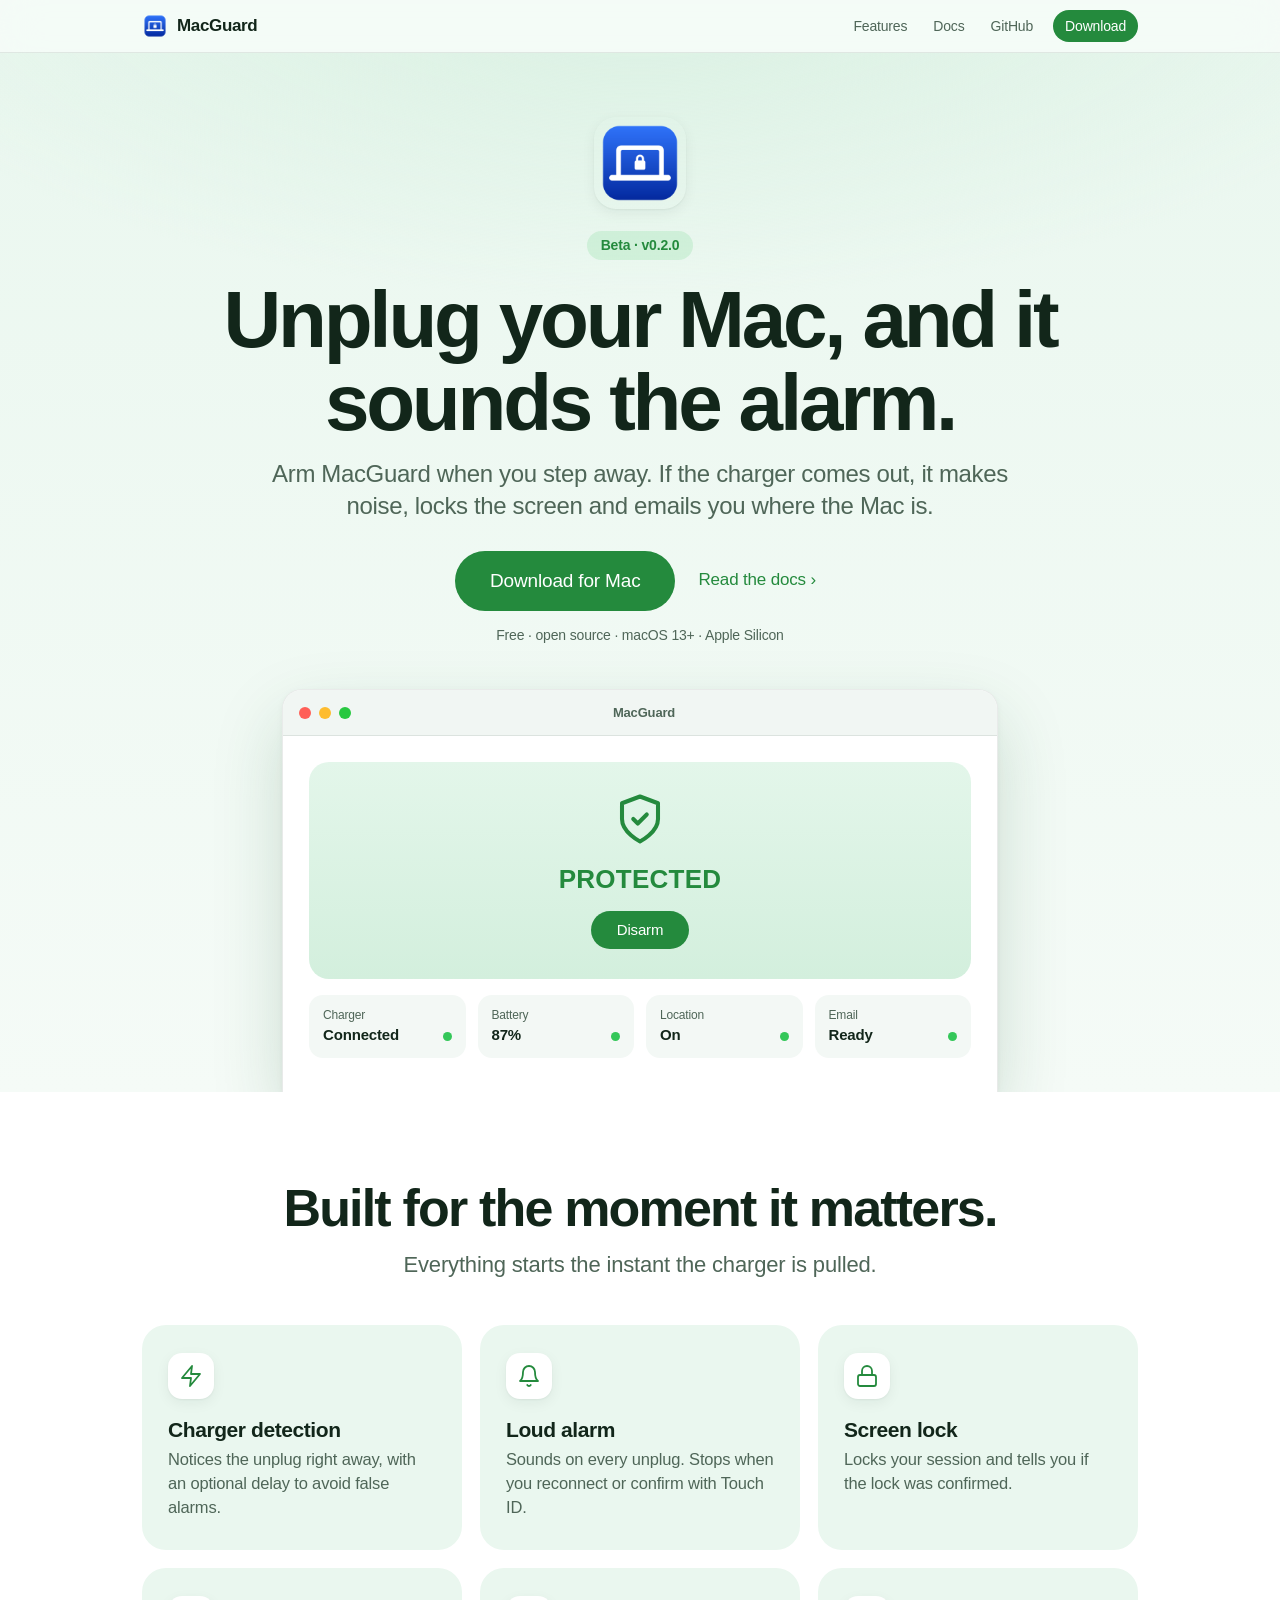
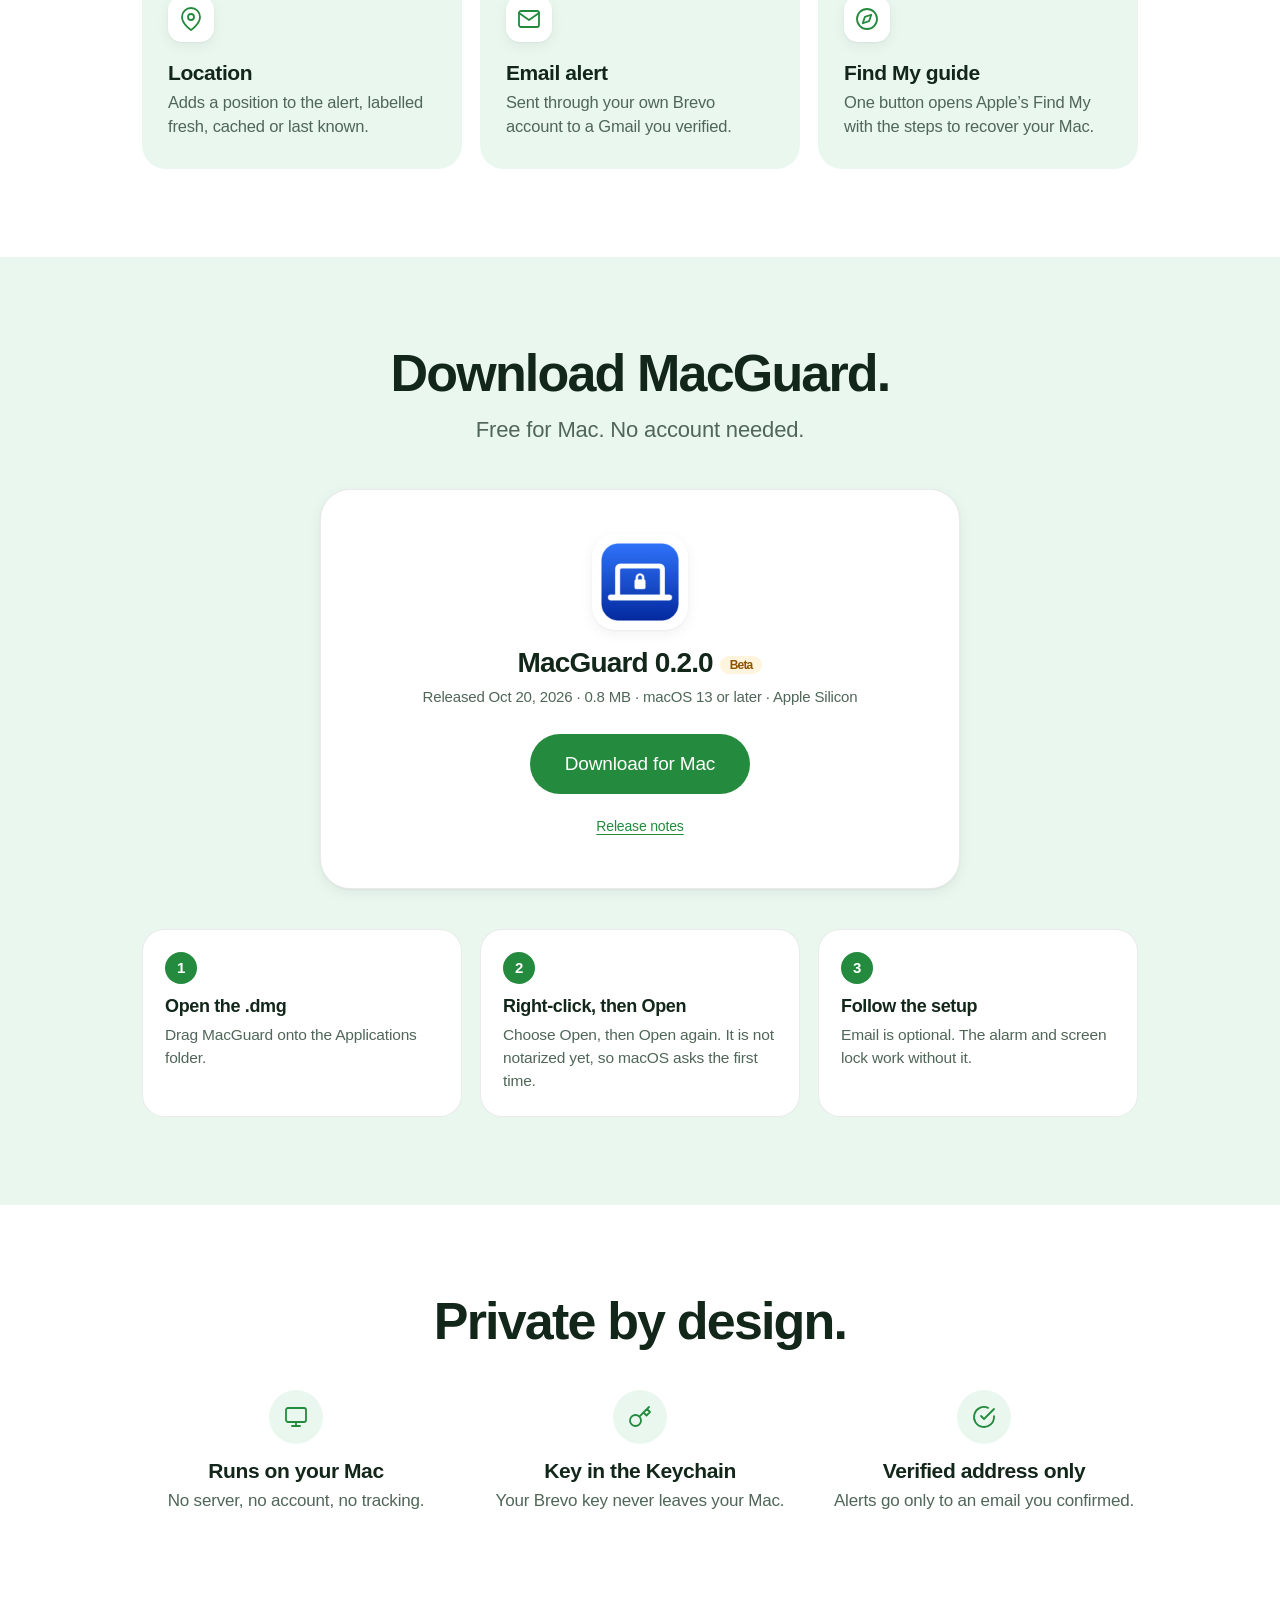
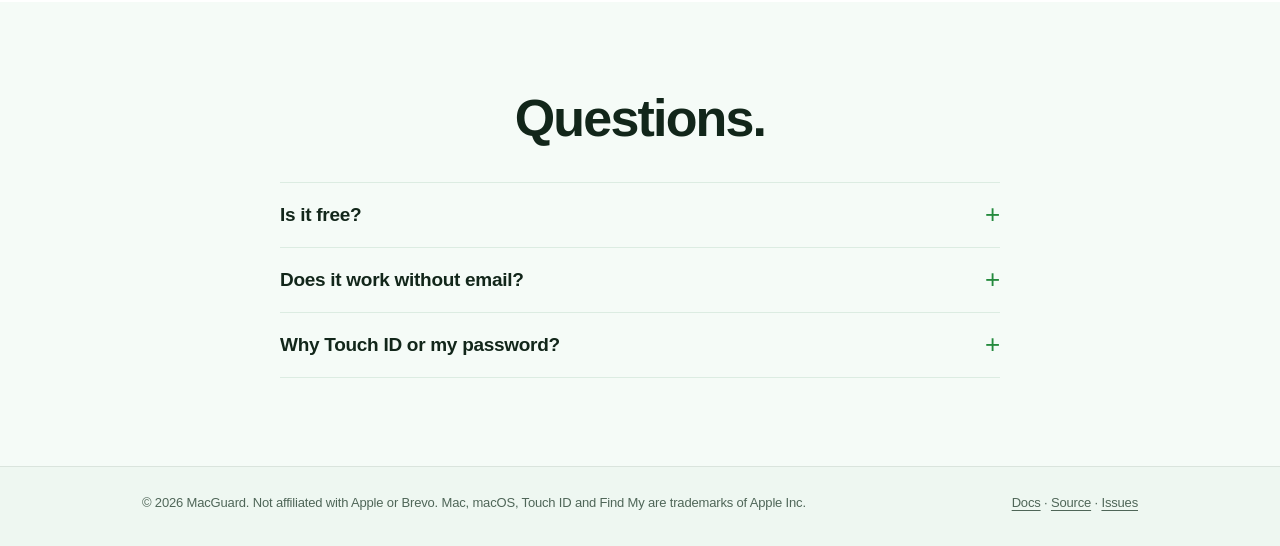
==== commit 4bf2faaa: "Docs: step-by-step email setup and delay; download v0.2.0" ====
--- a/index.html
+++ b/index.html
@@ -33,7 +33,7 @@
   <section class="hero" id="top">
     <div class="wrap">
       <img class="app-icon" src="assets/icon.png" alt="MacGuard app icon" width="92" height="92">
-      <span class="eyebrow">Beta · v0.1.0</span>
+      <span class="eyebrow">Beta · v0.2.0</span>
       <h1>Unplug your Mac, and it sounds the alarm.</h1>
       <p class="lede">Arm MacGuard when you step away. If the charger comes out, it makes noise, locks the screen and emails you where the Mac is.</p>
       <div class="cta">
@@ -78,10 +78,10 @@
       <div class="center"><h2>Download MacGuard.</h2><p class="sub">Free for Mac. No account needed.</p></div>
       <div class="dl-card">
         <img src="assets/icon.png" alt="" width="96" height="96">
-        <h3>MacGuard 0.1.0 <span class="badge beta">Beta</span></h3>
+        <h3>MacGuard 0.2.0 <span class="badge beta">Beta</span></h3>
         <p class="meta">Released Oct 20, 2026 · 0.8 MB · macOS 13 or later · Apple Silicon</p>
-        <a class="btn primary big" href="https://github.com/prasodium/MacGuard/releases/download/v0.1.0/MacGuard-0.1.0.dmg">Download for Mac</a>
-        <p class="fine"><a href="https://github.com/prasodium/MacGuard/releases/tag/v0.1.0">Release notes</a></p>
+        <a class="btn primary big" href="https://github.com/prasodium/MacGuard/releases/download/v0.2.0/MacGuard-0.2.0.dmg">Download for Mac</a>
+        <p class="fine"><a href="https://github.com/prasodium/MacGuard/releases/tag/v0.2.0">Release notes</a></p>
       </div>
       <ol class="steps">
         <li><h3>Open the .dmg</h3><p>Drag MacGuard onto the Applications folder.</p></li>
--- a/assets/styles.css
+++ b/assets/styles.css
@@ -138,6 +138,7 @@
 .doc h1 { font-size: clamp(34px, 5vw, 52px); margin: 0 0 12px; max-width: none; letter-spacing: -.04em; }
 .doc h2 { font-size: 30px; margin: 56px 0 14px; padding-top: 14px; border-top: 1px solid var(--line); letter-spacing: -.03em; }
 .doc h2:first-of-type { border-top: 0; margin-top: 30px; }
+.doc h3 { font-size: 20px; margin: 28px 0 8px; letter-spacing: -.02em; }
 .doc p, .doc li { max-width: 46em; }
 .doc ul, .doc ol { padding-left: 1.3em; }
 .doc li { margin: 4px 0; }
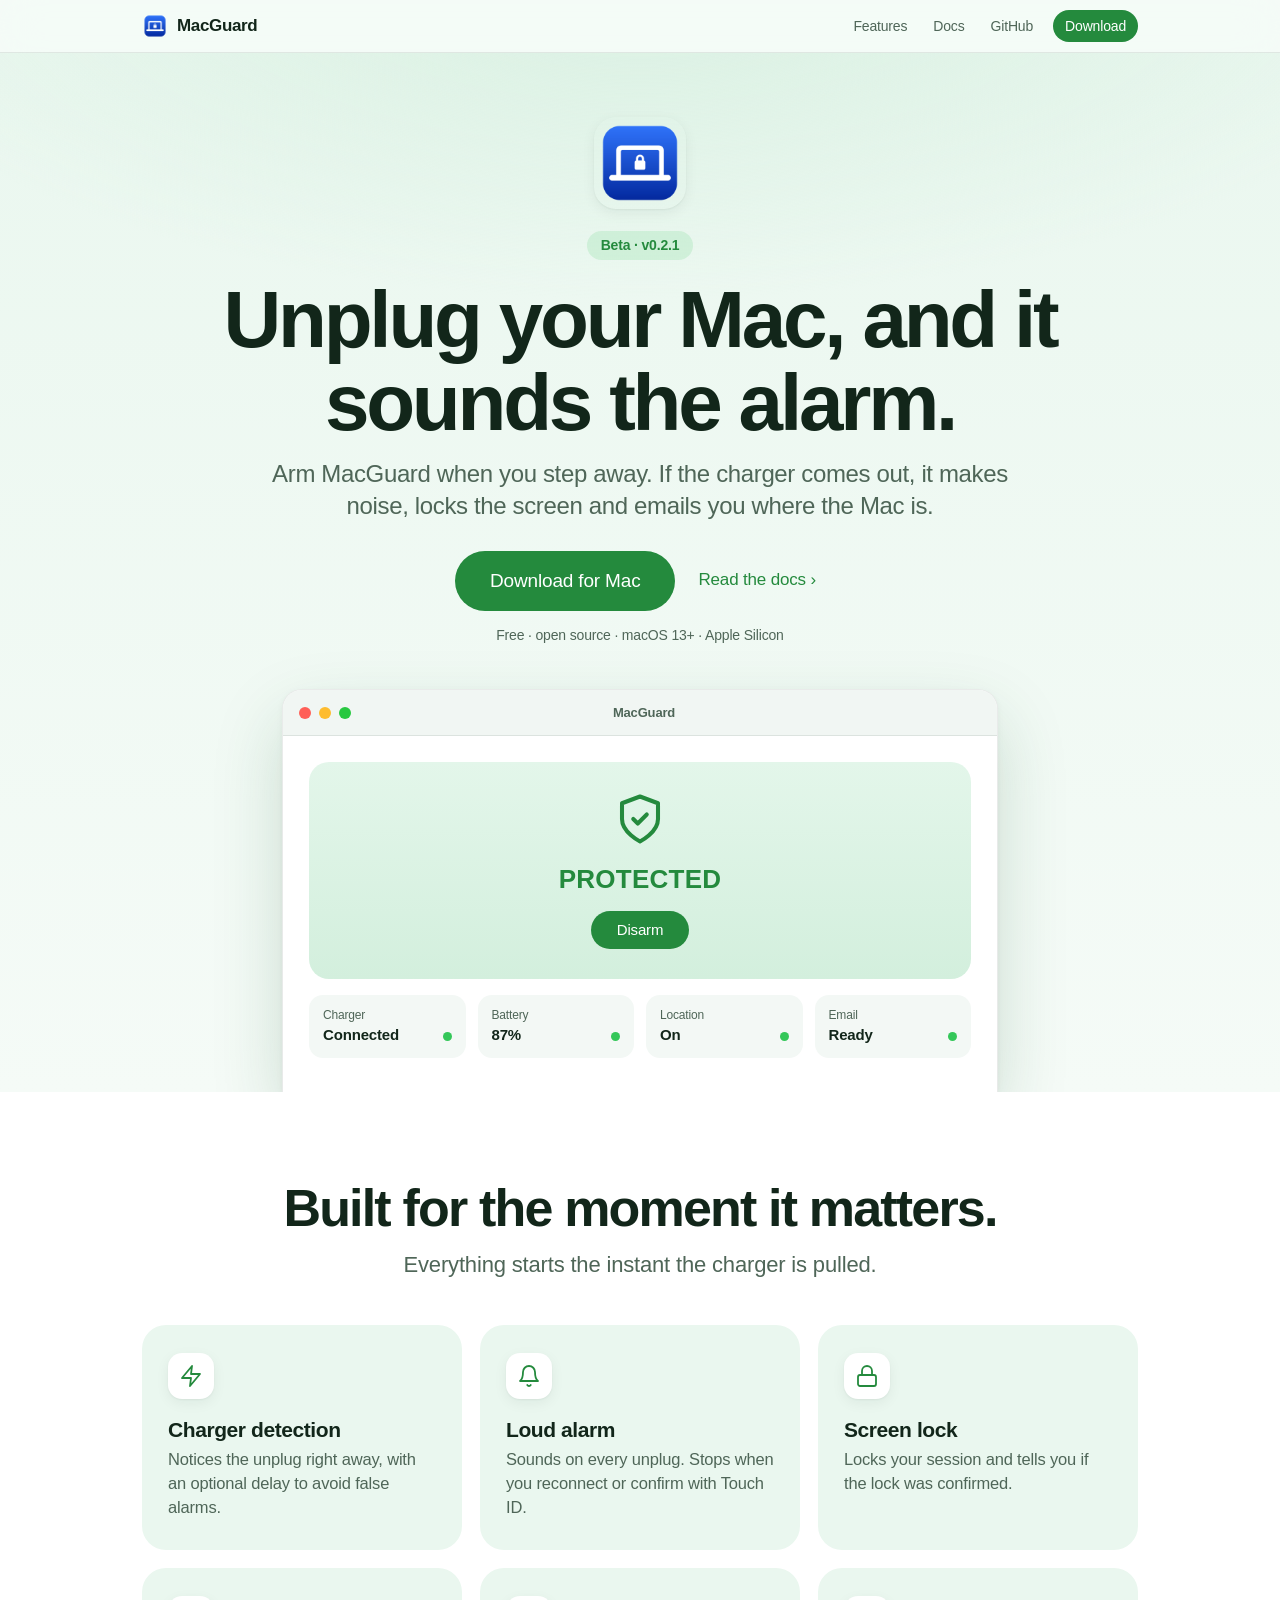
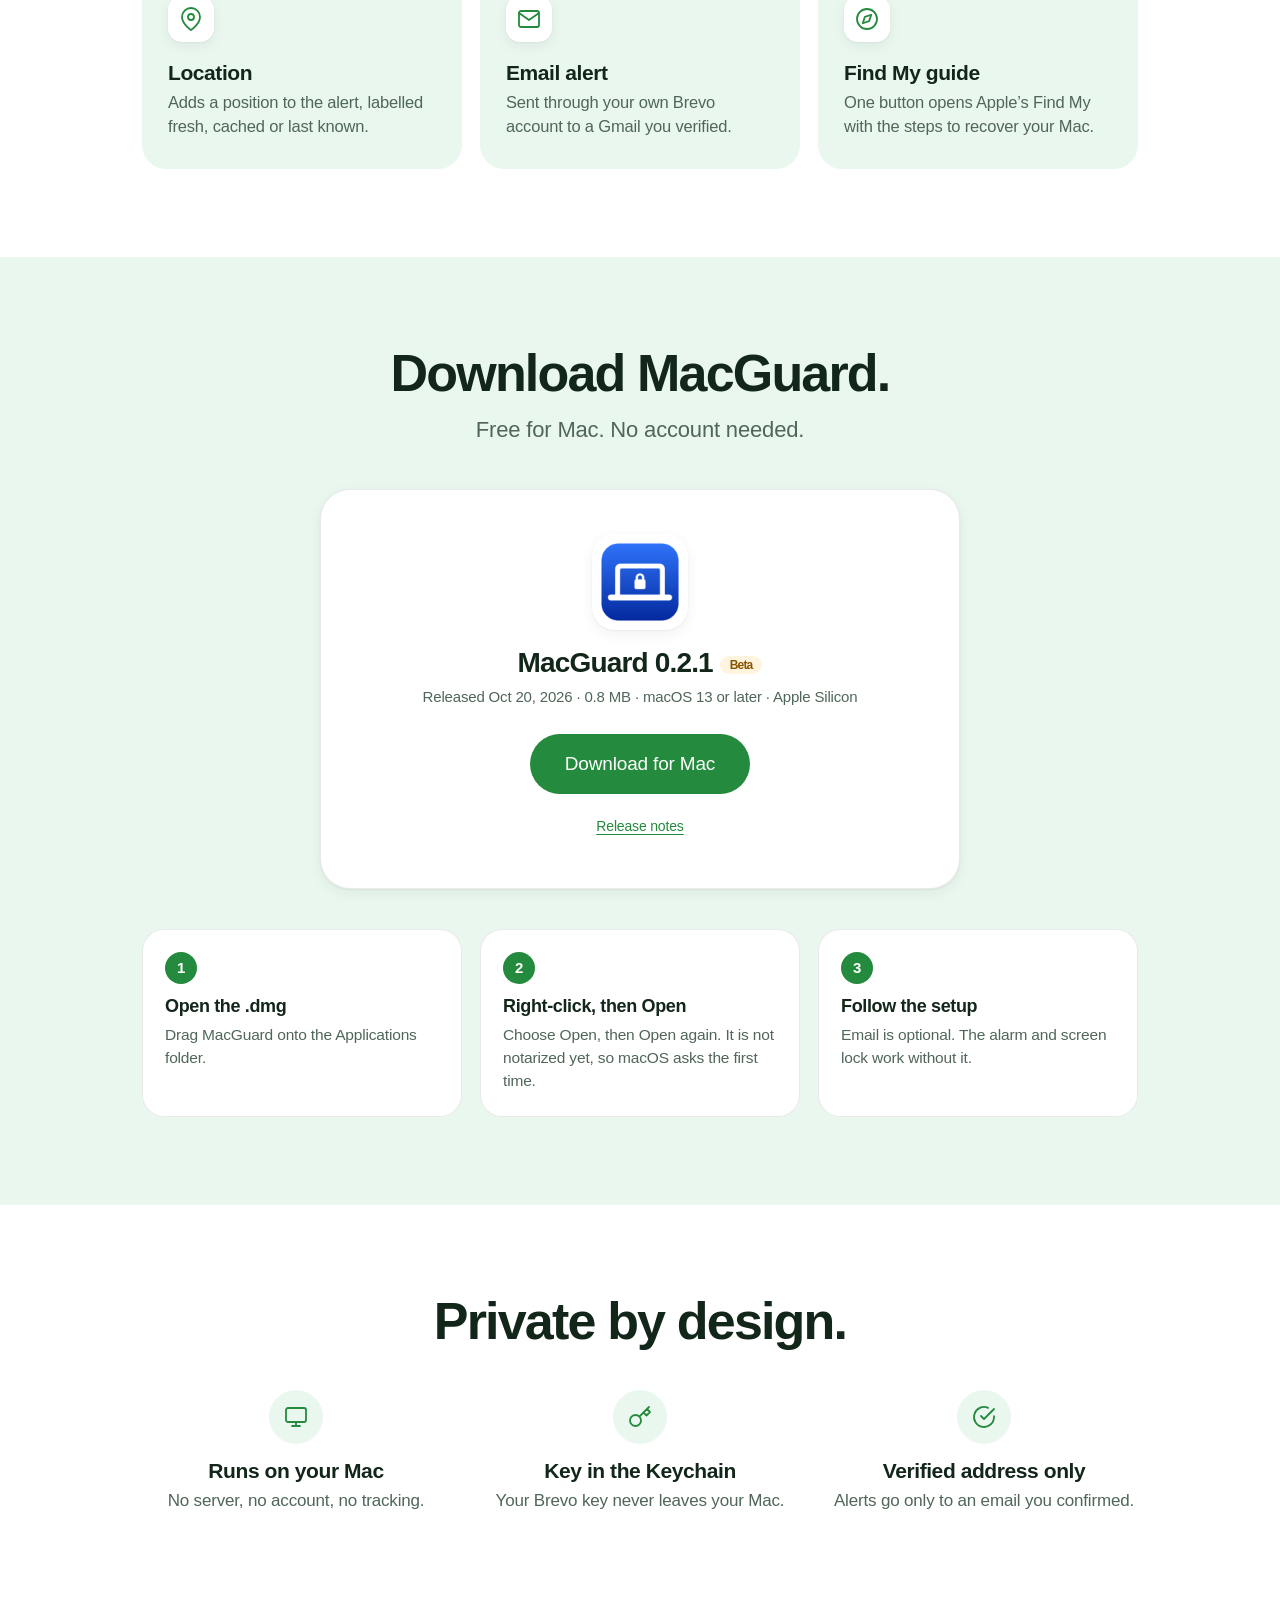
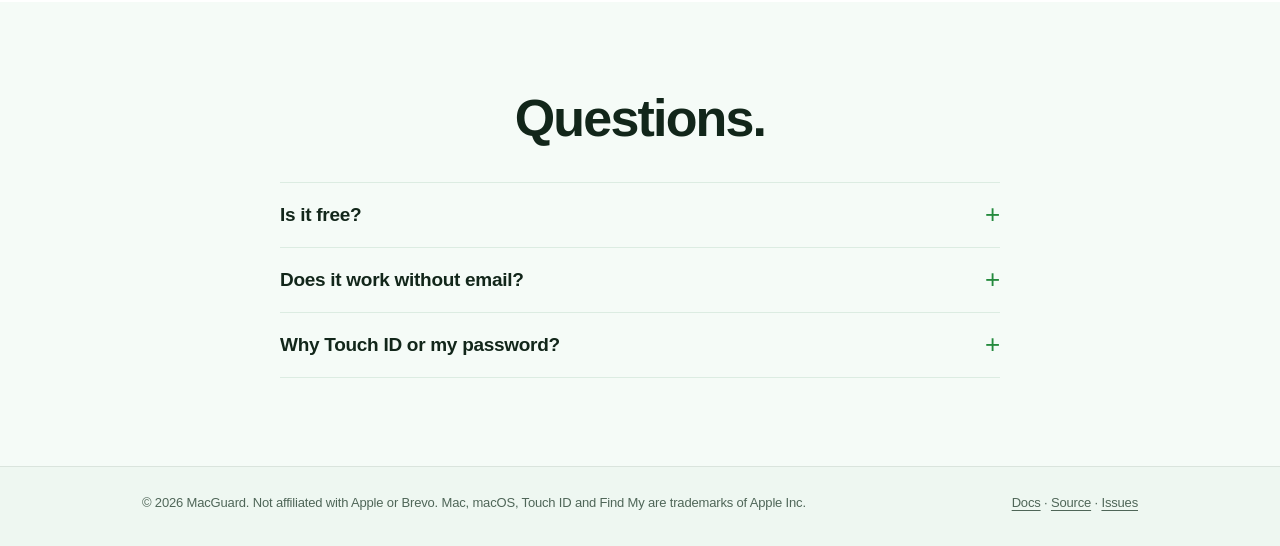
==== commit 35aac7f5: "Docs: repeat emails while unplugged, location help; download v0.2.1" ====
--- a/index.html
+++ b/index.html
@@ -33,7 +33,7 @@
   <section class="hero" id="top">
     <div class="wrap">
       <img class="app-icon" src="assets/icon.png" alt="MacGuard app icon" width="92" height="92">
-      <span class="eyebrow">Beta · v0.2.0</span>
+      <span class="eyebrow">Beta · v0.2.1</span>
       <h1>Unplug your Mac, and it sounds the alarm.</h1>
       <p class="lede">Arm MacGuard when you step away. If the charger comes out, it makes noise, locks the screen and emails you where the Mac is.</p>
       <div class="cta">
@@ -78,10 +78,10 @@
       <div class="center"><h2>Download MacGuard.</h2><p class="sub">Free for Mac. No account needed.</p></div>
       <div class="dl-card">
         <img src="assets/icon.png" alt="" width="96" height="96">
-        <h3>MacGuard 0.2.0 <span class="badge beta">Beta</span></h3>
+        <h3>MacGuard 0.2.1 <span class="badge beta">Beta</span></h3>
         <p class="meta">Released Oct 20, 2026 · 0.8 MB · macOS 13 or later · Apple Silicon</p>
-        <a class="btn primary big" href="https://github.com/prasodium/MacGuard/releases/download/v0.2.0/MacGuard-0.2.0.dmg">Download for Mac</a>
-        <p class="fine"><a href="https://github.com/prasodium/MacGuard/releases/tag/v0.2.0">Release notes</a></p>
+        <a class="btn primary big" href="https://github.com/prasodium/MacGuard/releases/download/v0.2.1/MacGuard-0.2.1.dmg">Download for Mac</a>
+        <p class="fine"><a href="https://github.com/prasodium/MacGuard/releases/tag/v0.2.1">Release notes</a></p>
       </div>
       <ol class="steps">
         <li><h3>Open the .dmg</h3><p>Drag MacGuard onto the Applications folder.</p></li>
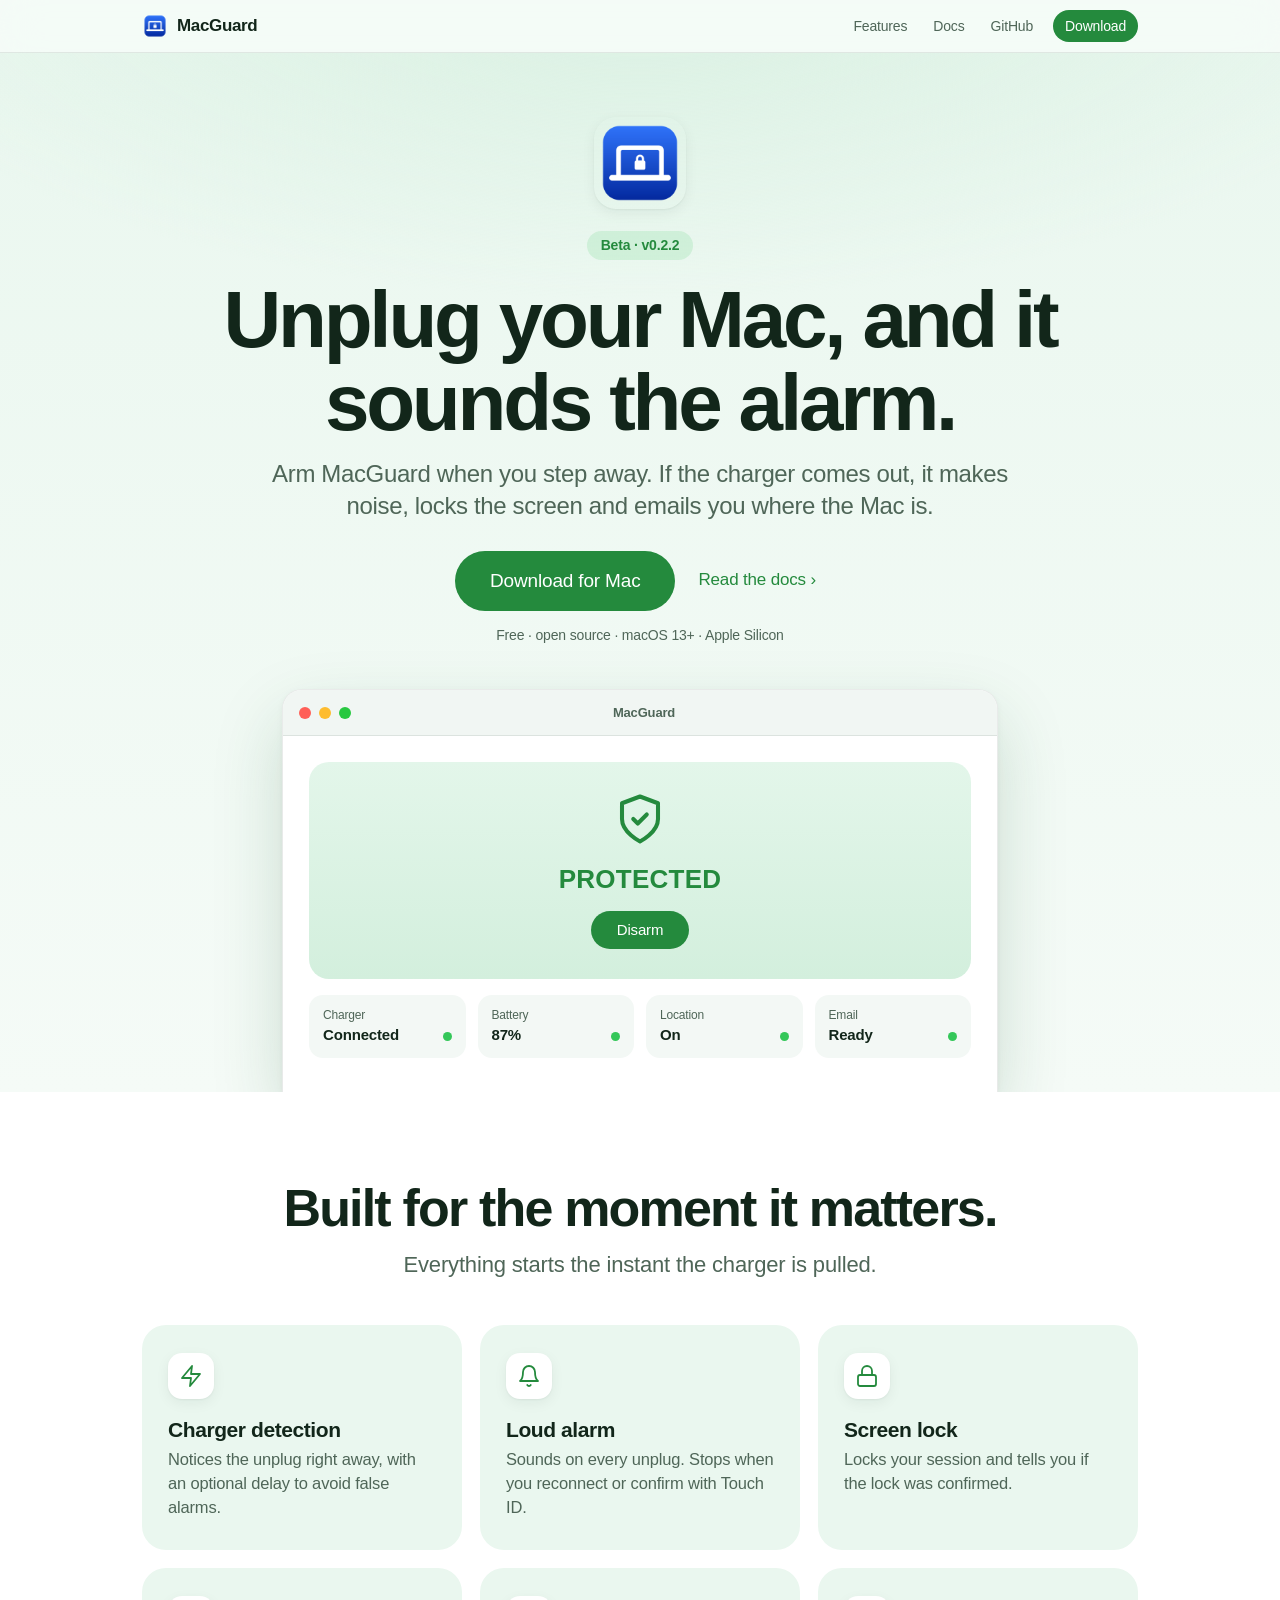
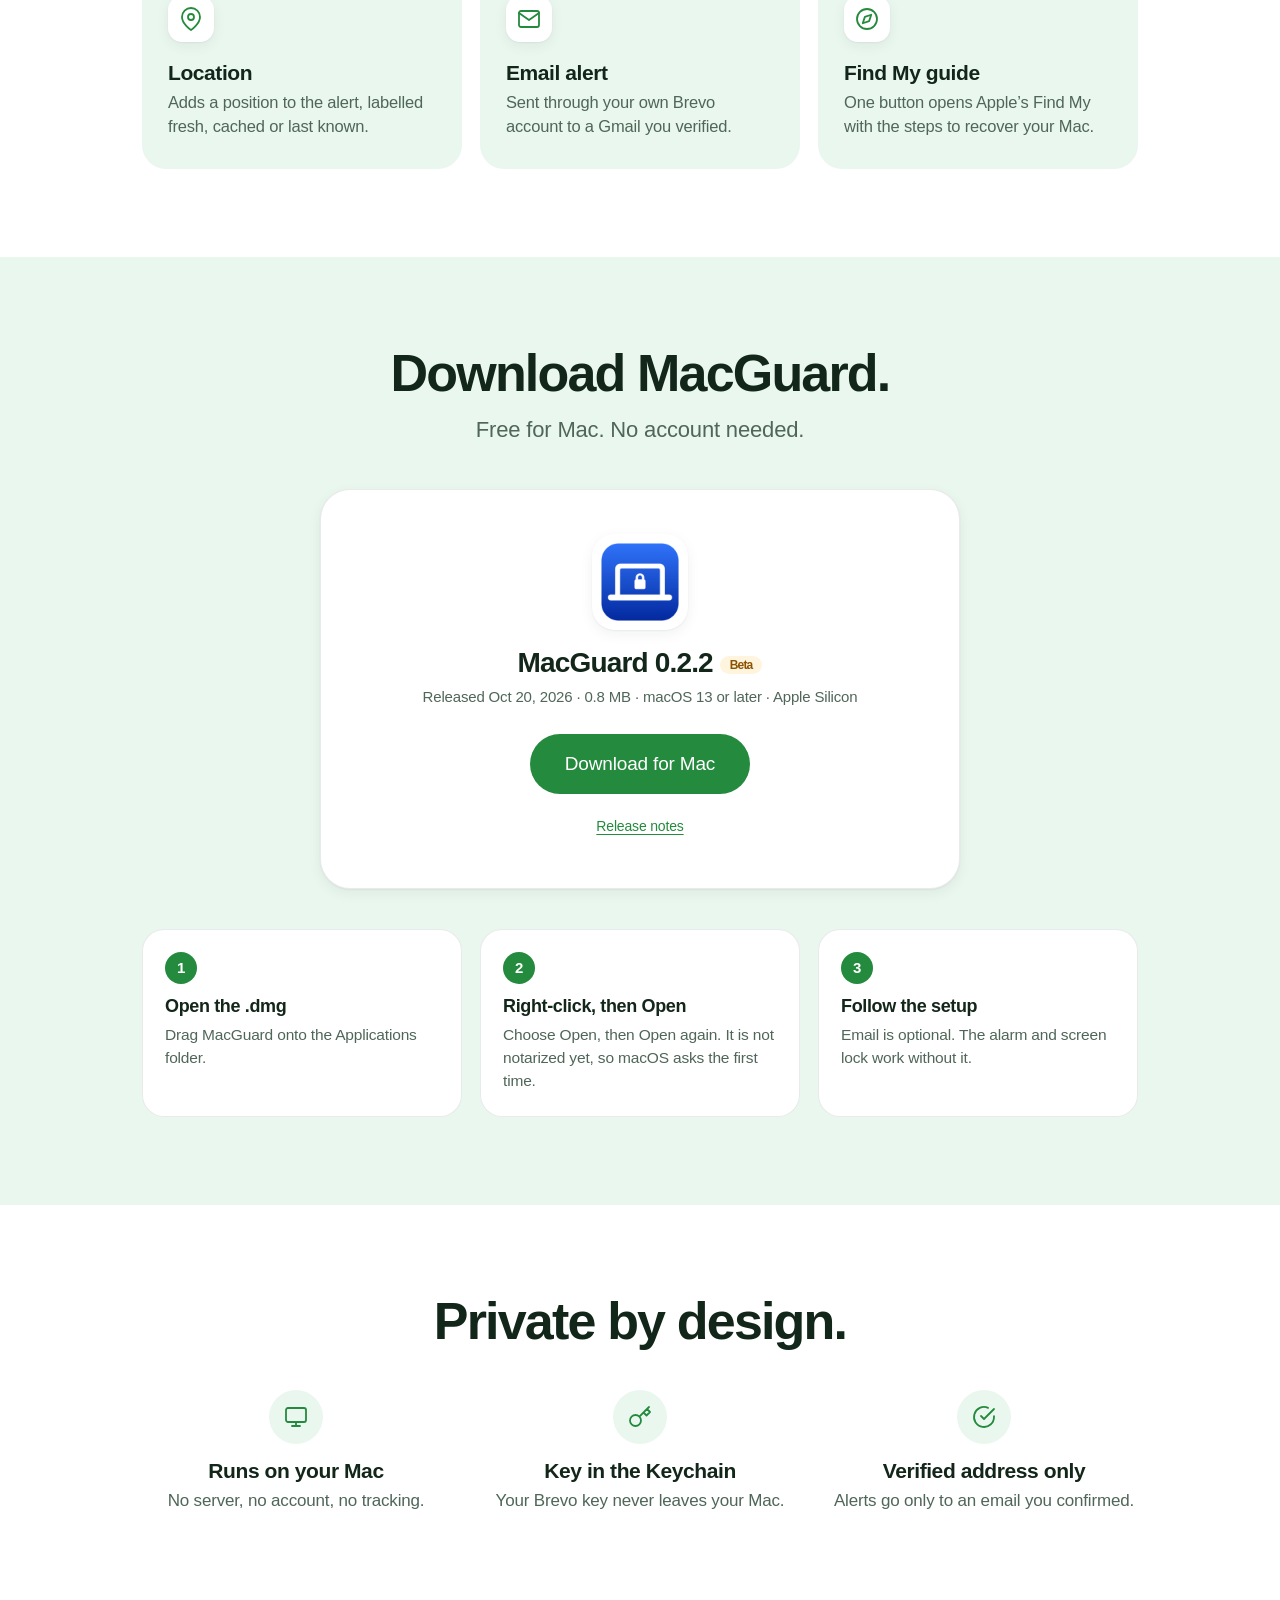
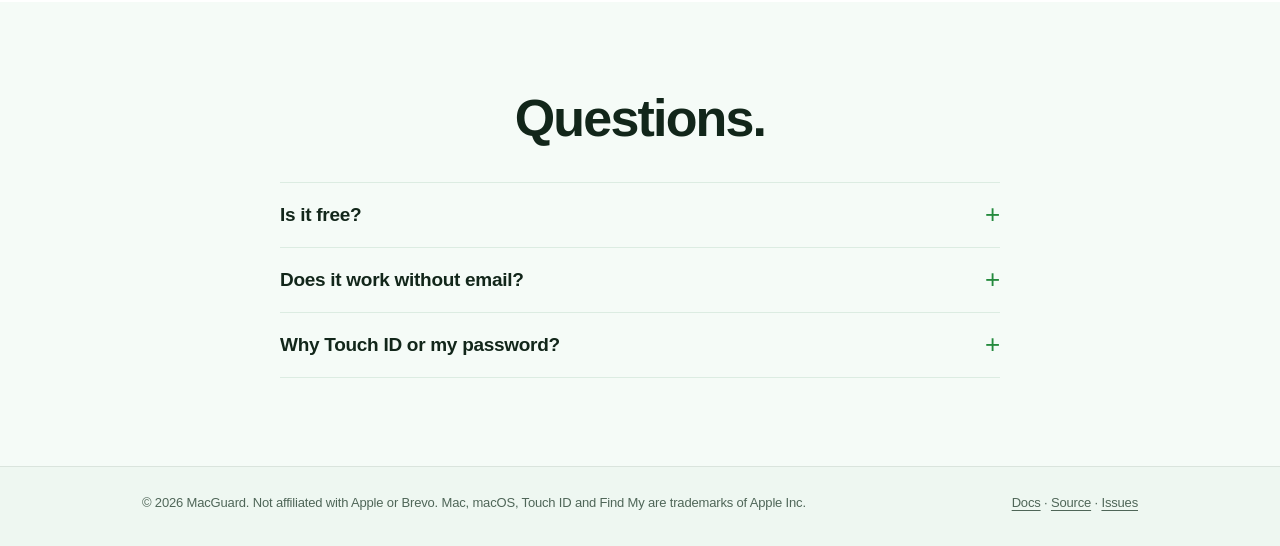
==== commit 96c5efe5: "Docs: one combined email, fresh location on reconnect; download v0.2.2" ====
--- a/index.html
+++ b/index.html
@@ -33,7 +33,7 @@
   <section class="hero" id="top">
     <div class="wrap">
       <img class="app-icon" src="assets/icon.png" alt="MacGuard app icon" width="92" height="92">
-      <span class="eyebrow">Beta · v0.2.1</span>
+      <span class="eyebrow">Beta · v0.2.2</span>
       <h1>Unplug your Mac, and it sounds the alarm.</h1>
       <p class="lede">Arm MacGuard when you step away. If the charger comes out, it makes noise, locks the screen and emails you where the Mac is.</p>
       <div class="cta">
@@ -78,10 +78,10 @@
       <div class="center"><h2>Download MacGuard.</h2><p class="sub">Free for Mac. No account needed.</p></div>
       <div class="dl-card">
         <img src="assets/icon.png" alt="" width="96" height="96">
-        <h3>MacGuard 0.2.1 <span class="badge beta">Beta</span></h3>
+        <h3>MacGuard 0.2.2 <span class="badge beta">Beta</span></h3>
         <p class="meta">Released Oct 20, 2026 · 0.8 MB · macOS 13 or later · Apple Silicon</p>
-        <a class="btn primary big" href="https://github.com/prasodium/MacGuard/releases/download/v0.2.1/MacGuard-0.2.1.dmg">Download for Mac</a>
-        <p class="fine"><a href="https://github.com/prasodium/MacGuard/releases/tag/v0.2.1">Release notes</a></p>
+        <a class="btn primary big" href="https://github.com/prasodium/MacGuard/releases/download/v0.2.2/MacGuard-0.2.2.dmg">Download for Mac</a>
+        <p class="fine"><a href="https://github.com/prasodium/MacGuard/releases/tag/v0.2.2">Release notes</a></p>
       </div>
       <ol class="steps">
         <li><h3>Open the .dmg</h3><p>Drag MacGuard onto the Applications folder.</p></li>
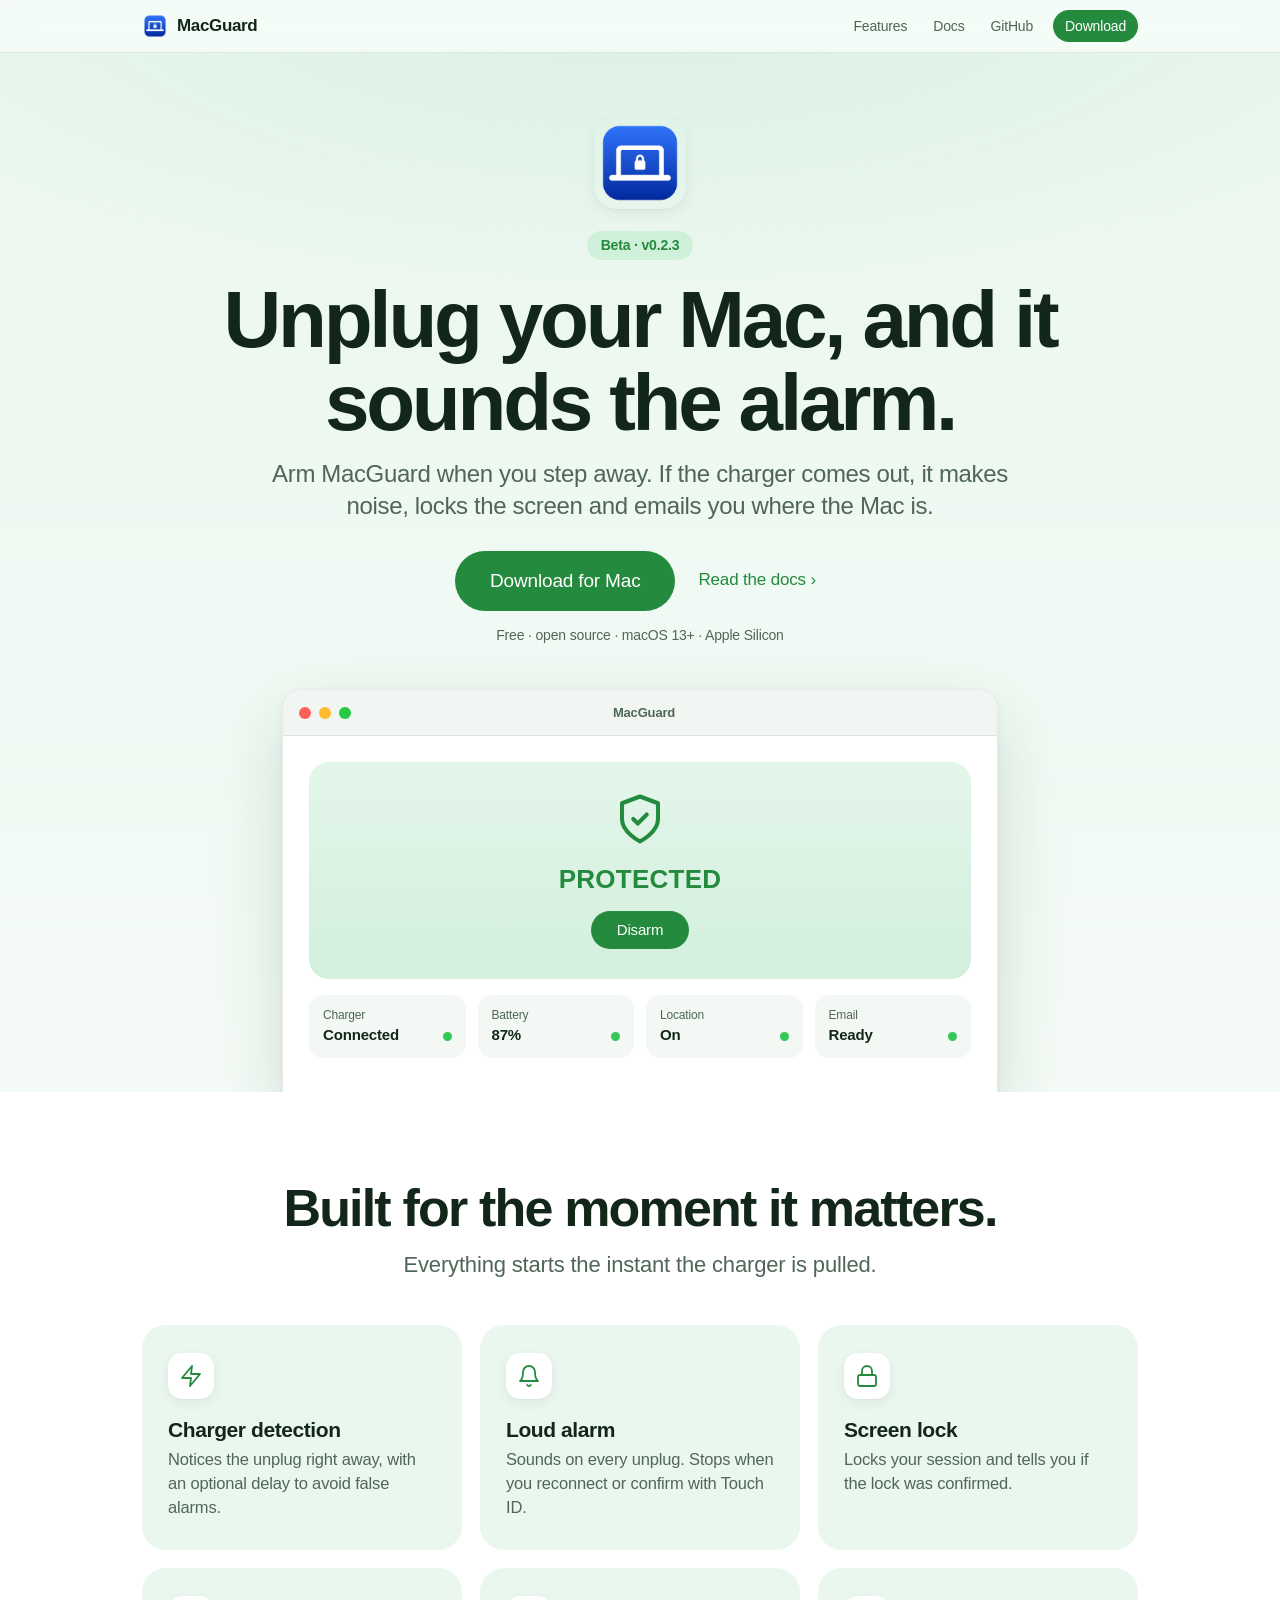
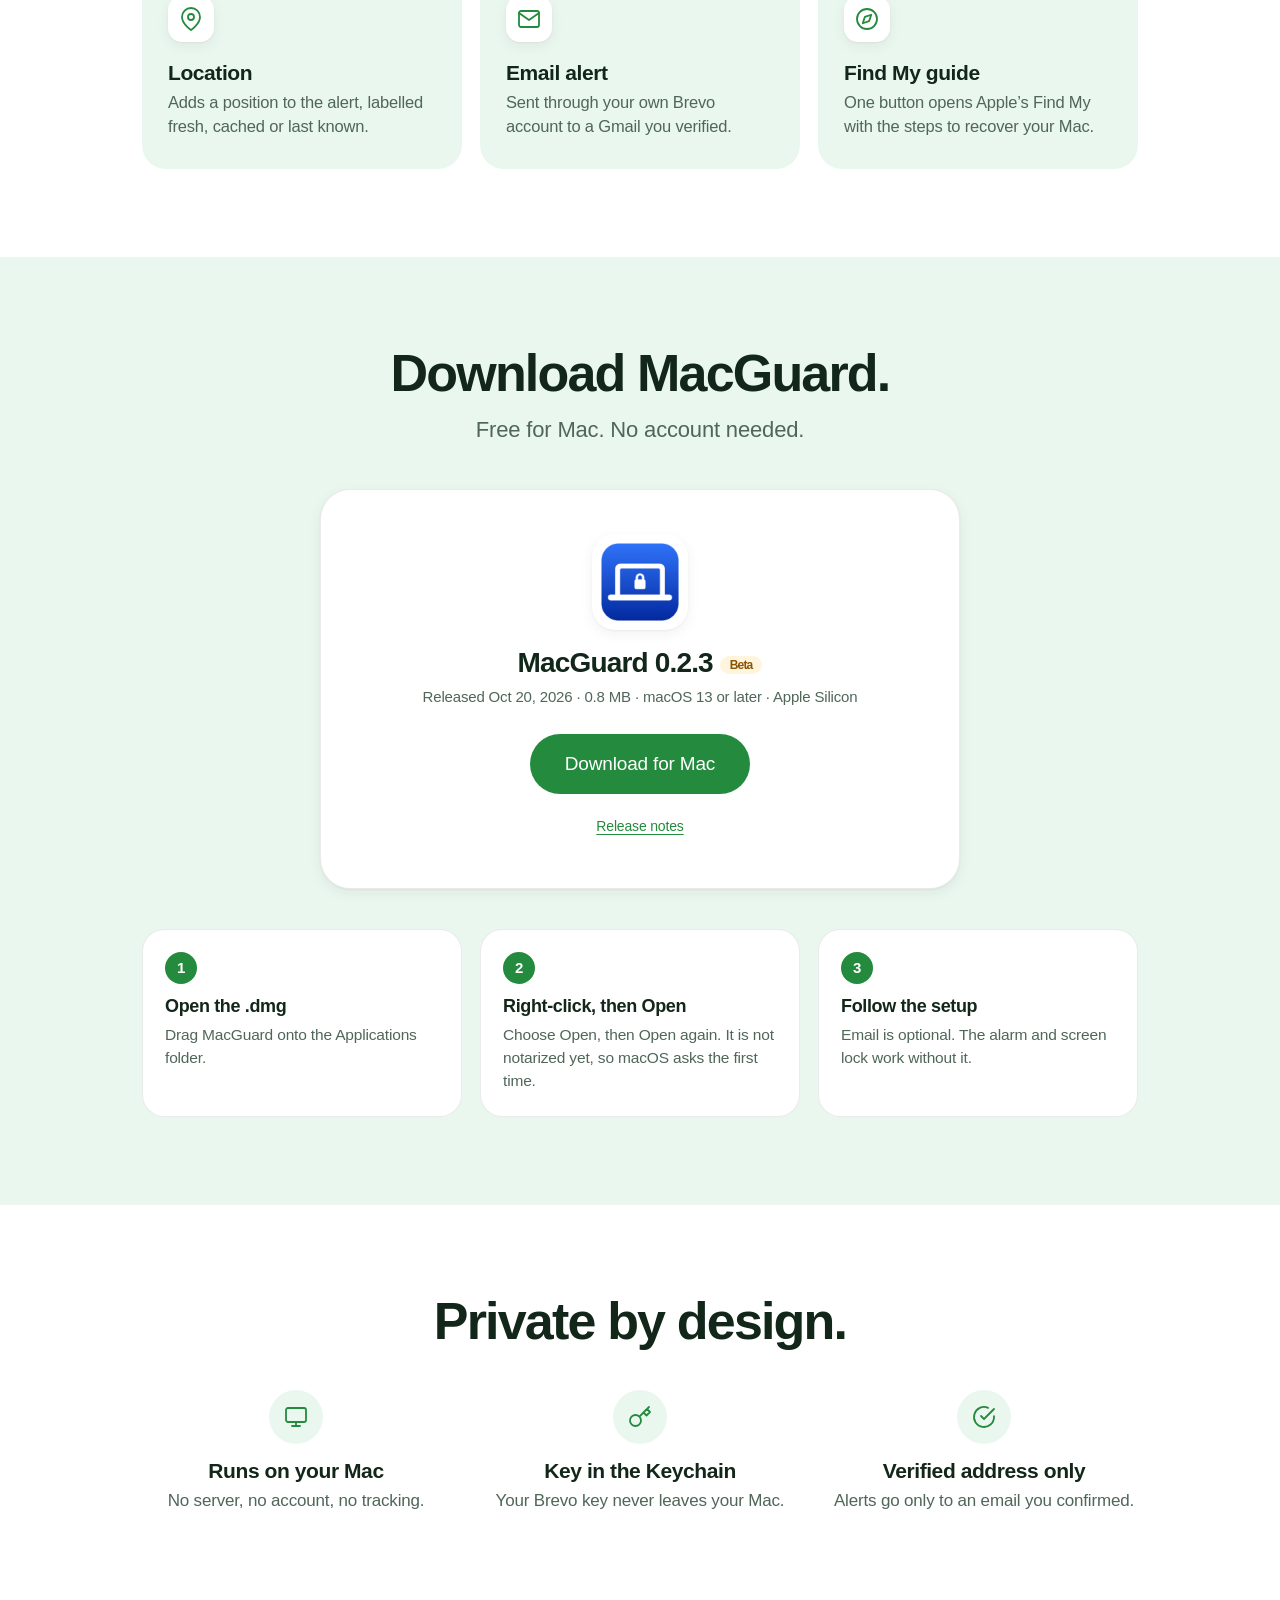
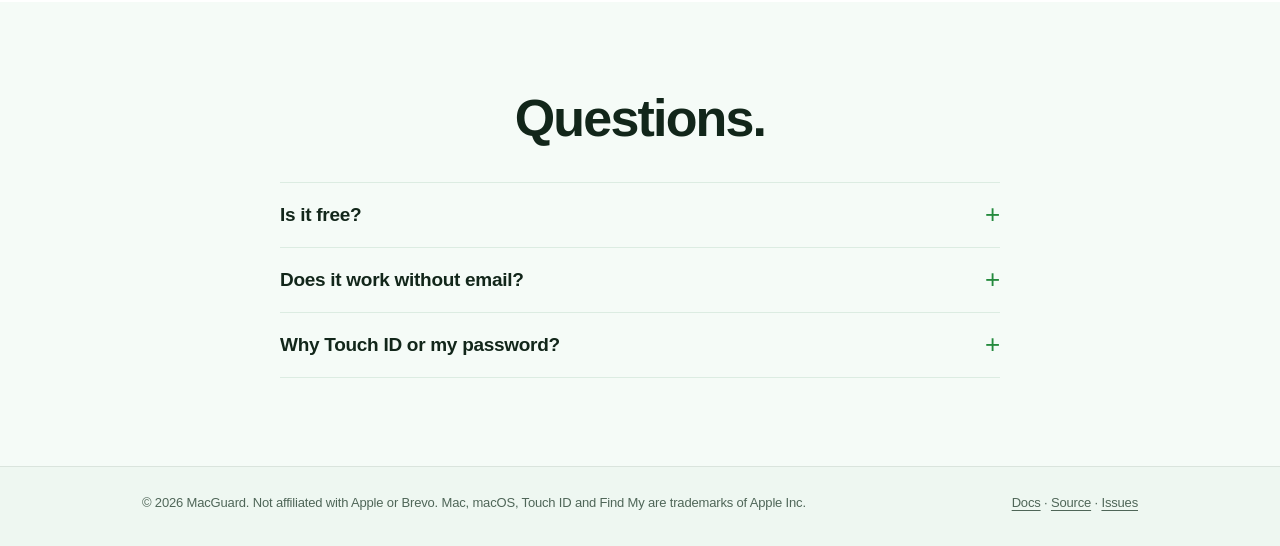
==== commit 9be8e467: "Docs: found-my-Mac prompt; download v0.2.3" ====
--- a/index.html
+++ b/index.html
@@ -33,7 +33,7 @@
   <section class="hero" id="top">
     <div class="wrap">
       <img class="app-icon" src="assets/icon.png" alt="MacGuard app icon" width="92" height="92">
-      <span class="eyebrow">Beta · v0.2.2</span>
+      <span class="eyebrow">Beta · v0.2.3</span>
       <h1>Unplug your Mac, and it sounds the alarm.</h1>
       <p class="lede">Arm MacGuard when you step away. If the charger comes out, it makes noise, locks the screen and emails you where the Mac is.</p>
       <div class="cta">
@@ -78,10 +78,10 @@
       <div class="center"><h2>Download MacGuard.</h2><p class="sub">Free for Mac. No account needed.</p></div>
       <div class="dl-card">
         <img src="assets/icon.png" alt="" width="96" height="96">
-        <h3>MacGuard 0.2.2 <span class="badge beta">Beta</span></h3>
+        <h3>MacGuard 0.2.3 <span class="badge beta">Beta</span></h3>
         <p class="meta">Released Oct 20, 2026 · 0.8 MB · macOS 13 or later · Apple Silicon</p>
-        <a class="btn primary big" href="https://github.com/prasodium/MacGuard/releases/download/v0.2.2/MacGuard-0.2.2.dmg">Download for Mac</a>
-        <p class="fine"><a href="https://github.com/prasodium/MacGuard/releases/tag/v0.2.2">Release notes</a></p>
+        <a class="btn primary big" href="https://github.com/prasodium/MacGuard/releases/download/v0.2.3/MacGuard-0.2.3.dmg">Download for Mac</a>
+        <p class="fine"><a href="https://github.com/prasodium/MacGuard/releases/tag/v0.2.3">Release notes</a></p>
       </div>
       <ol class="steps">
         <li><h3>Open the .dmg</h3><p>Drag MacGuard onto the Applications folder.</p></li>
